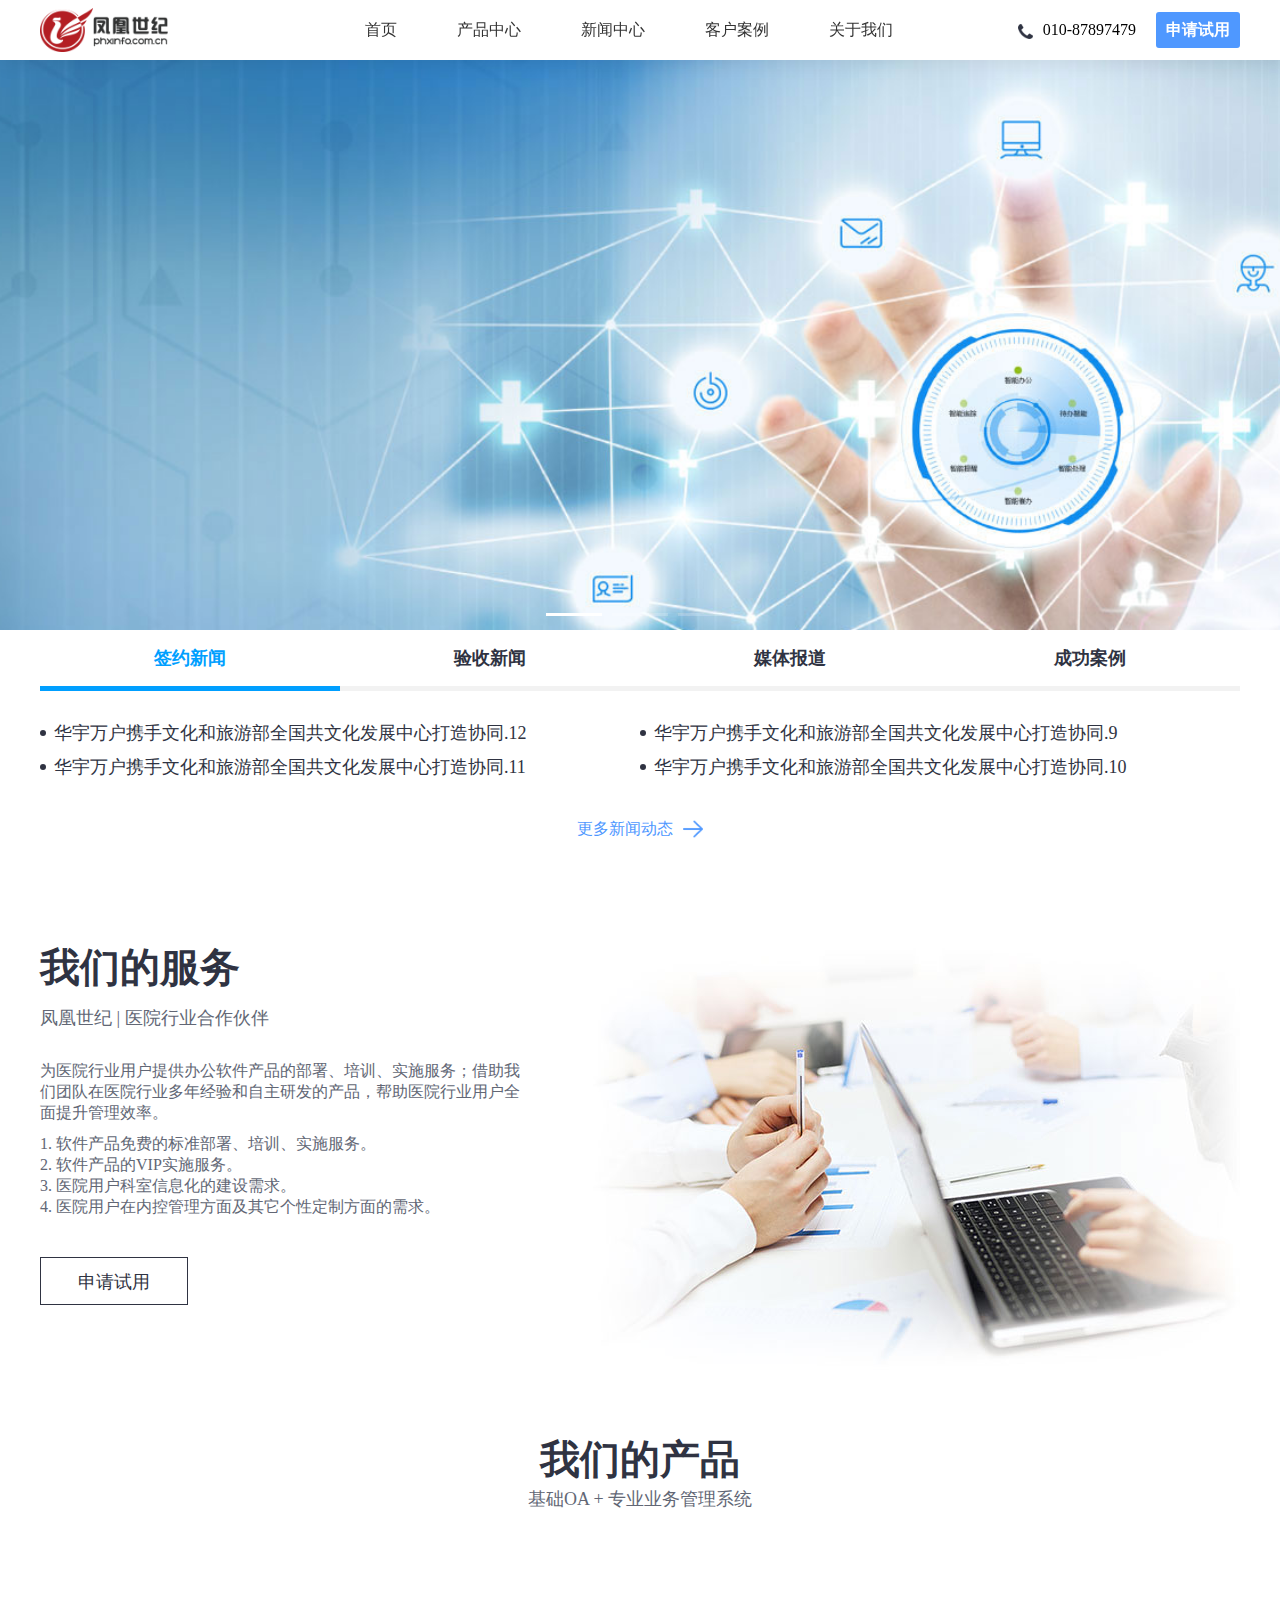
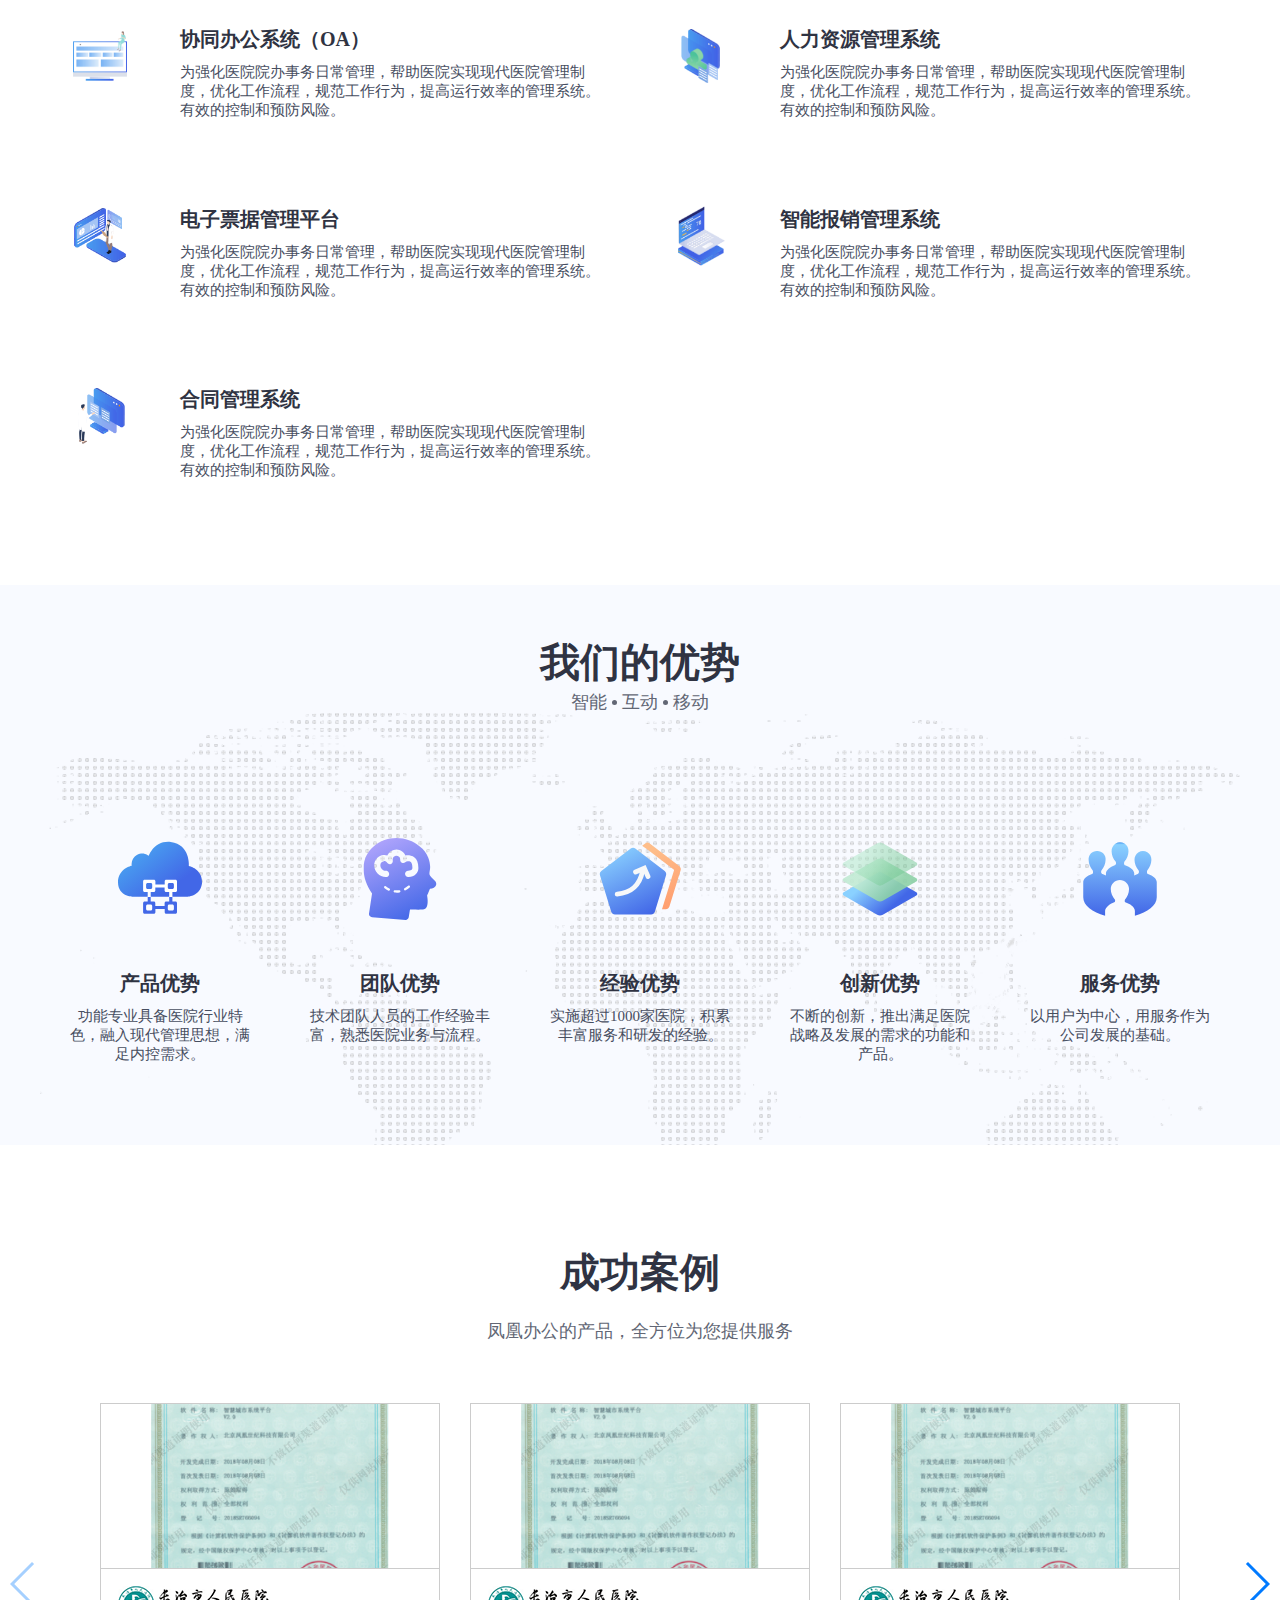
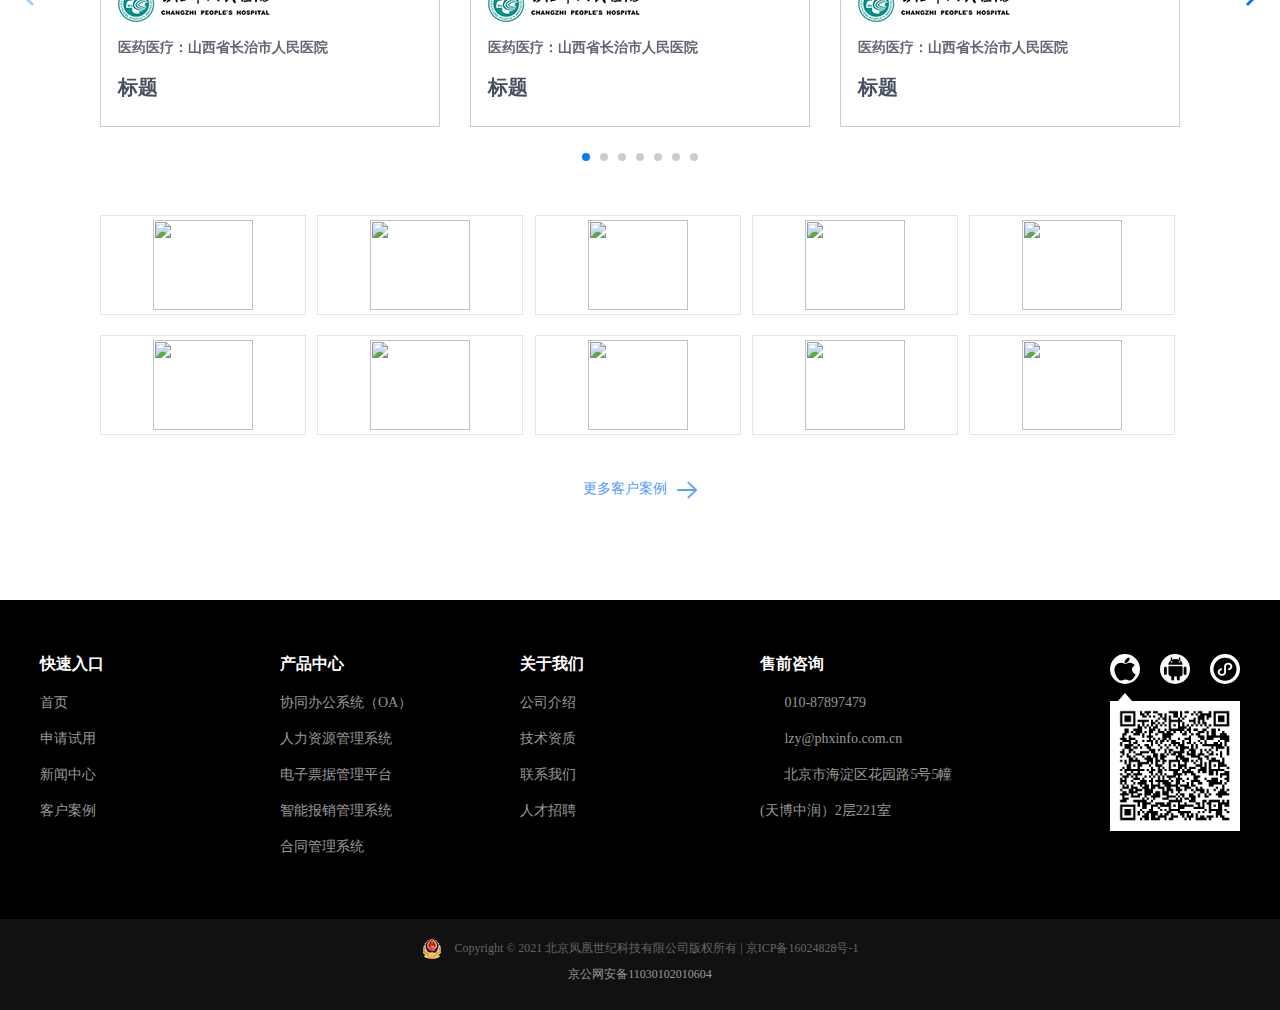
==== index.html @ 8e63444f "公司官网模板" ====
<!DOCTYPE html>
<html lang="en">
<head>
    <meta charset="UTF-8">
    <meta http-equiv="X-UA-Compatible" content="IE=edge">
    <meta name="viewport" content="width=device-width, initial-scale=1.0">
    <title>北京凤凰世纪科技</title>
    <link rel="stylesheet" href="/static/css/header.css">
    <link rel="stylesheet" href="/static/css/public.css">
    <link rel="stylesheet" href="/static/css/swiper-3.4.2.min.css">
    <link rel="stylesheet" href="/static/css/index.css">
    <link rel="stylesheet" href="/plugins/element-ui/2.15.1/theme-chalk/index.min.css">
    <style>
        .el-dialog__header{
            text-align: center;
            line-height: 48px;
            font-size: 16px;
            font-weight: bold;
            padding: 0;
        }
        .el-dialog__body{
            padding: 0;
        }
        .modalContent{
            padding: 20px;
        }
        .modalContent .desc{
            font-size: 14px;
            color: #626775;
        }
        .form_item{
            margin-top: 10px;
        }
        .el-dialog__footer{
            text-align: center;
        }
        .submitBtn{
            background: rgb(179, 30, 35);
            border: none;
            width: 400px;
            height: 40px;
            border-radius: 3px;
        }
        .submitBtn:hover{
            background: rgb(179, 30, 35);
            border-color: transparent!important;
            color: #fff!important;
        }
    </style>
</head>
<body>
    <div class="wrapper" id="app">
        <div class="header">
            <div class="nav">
                <div class="left">
                    <div class="logo">
                        <img src="/images/logo.png" alt="">
                    </div>
                </div>
                <div class="cen">
                    <ul class="menu">
                        <li class="lis">
                            <span class="active">首页</span>
                        </li>
                        <li class="lis">
                            <span>产品中心</span>
                            <div class="twoNav">
                                <i class="arrow"></i>
                                <p class="navText">
                                    <a href="">协同办公系统（OA）</a>
                                </p>
                                <p class="navText">
                                    <a href="">人力资源管理系统</a>
                                </p>
                                <p class="navText">
                                    <a href="">电子票据管理平台</a>
                                </p>
                                <p class="navText">
                                    <a href="">智能报销管理系统</a>
                                </p>
                                <p class="navText">
                                    <a href="">合同管理系统</a>
                                </p>
                            </div>
                        </li>
                        <li class="lis">
                            <span>新闻中心</span>
                        </li>
                        <li class="lis">
                            <span>客户案例</span>
                        </li>
                        <li class="lis">
                            <span>关于我们</span>
                        </li>
                    </ul>
                </div>
                <div class="right">
                    <div class="icon">
                        <img src="/images/Hotline.png" alt="">
                    </div>
                    <div class="textBox">
                        <p class="phone">010-87897479</p>
                    </div>
                    <div class="btn" @click="handleOpen">申请试用</div>
                </div>
            </div>
        </div>
        <div class="center">
            <div class="banner">
                <div class="swiper-container">
                    <div class="swiper-wrapper">
                        <div class="swiper-slide">
                            <a href="#">
                                <img src="./images/1_banner_1_1.jpg" alt="">
                            </a>
                        </div>
                        <div class="swiper-slide">
                            <a href="https://v.qq.com/x/page/k0568xqoq2a.html"  target="_blank">
                                <img src="./images/1_banner_2_1.jpg" alt="">
                            </a>
                        </div>
                        <div class="swiper-slide">
                            <a href="https://v.qq.com/x/page/o0568iylvnf.html"  target="_blank">
                                <img src="./images/1_banner_3.jpg" alt="">
                            </a>
                        </div>
                    </div>
                    <!-- 如果需要分页器 -->
                    <div class="swiper-pagination"></div>
                </div>
            </div>
            <div class="home_content">
                <div class="tab_wrap">
                    <div class="tabs">
                        <p class="tab" :class="{active:activeTab==index}" @mouseover="function(e){handleMouseover(e,item,index)}" @mouseleave="" v-for="(item,index) in tabs">
                            {{item.name}}
                        </p>
                    </div>
                    <div class="uls_wrap active">
                        <ul class="uls">
                            <a href="/Detail" style="width: 50%;">
                                <li>
                                    <span class="dian">
                                    </span>
                                    华宇万户携手文化和旅游部全国共文化发展中心打造协同.12
                                </li>
                            </a>
                            <a href="/Detail" style="width: 50%;">
                                <li>
                                    <span class="dian">
                                    </span>
                                    华宇万户携手文化和旅游部全国共文化发展中心打造协同.9
                                </li>
                            </a>
                            <a href="/Detail" style="width: 50%;">
                                <li>
                                    <span class="dian">
                                    </span>
                                    华宇万户携手文化和旅游部全国共文化发展中心打造协同.11
                                </li>
                            </a>
                            <a href="/Detail" style="width: 50%;">
                                <li>
                                    <span class="dian">
                                    </span>
                                    华宇万户携手文化和旅游部全国共文化发展中心打造协同.10
                                </li>
                            </a>
                        </ul>
                    </div>
                </div>
                <a href="/Xinwen" style="display: flex; color: rgb(79, 152, 255); margin-top: 40px; justify-content: center;">
                    <p>
                        更多新闻动态
                    </p>
                    <img src="[data-uri]"
                    alt="" style="width: 20px; height: 20px; margin-left: 10px;">
                </a>
            </div>
            <div class="myService">
                <div class="leftCont">
                    <h3 class="title">
                        我们的服务
                    </h3>
                    <p class="service_desc">
                        凤凰世纪 | 医院行业合作伙伴
                    </p>
                    <div class="service_content">
                        <p class="paragraph">
                            为医院行业用户提供办公软件产品的部署、培训、实施服务；借助我们团队在医院行业多年经验和自主研发的产品，帮助医院行业用户全面提升管理效率。
                        </p>
                        <p>
                            1. 软件产品免费的标准部署、培训、实施服务。
                        </p>
                        <p>
                            2. 软件产品的VIP实施服务。
                        </p>
                        <p>
                            3. 医院用户科室信息化的建设需求。
                        </p>
                        <p>
                            4. 医院用户在内控管理方面及其它个性定制方面的需求。
                        </p>
                    </div>
                    <div class="apply">
                        申请试用
                    </div>
                </div>
                <div class="rightCont">
                    <img src="/images/1_dimg.jpg" alt="">
                </div>
            </div>
            <div class="home_content">
                <div class="product_Wrap">
                    <h3 class="row_title">
                        我们的产品
                    </h3>
                    <p class="row_desc">
                        基础OA + 专业业务管理系统
                    </p>
                    <div class="row_box_wrap">
                        <div class="child_box">
                            <div class="radius">
                                <img src="[data-uri]"
                                alt="">
                            </div>
                            <div class="right_cont">
                                <p class="title">
                                    协同办公系统（OA）
                                </p>
                                <p class="text">
                                    为强化医院院办事务日常管理，帮助医院实现现代医院管理制度，优化工作流程，规范工作行为，提高运行效率的管理系统。有效的控制和预防风险。
                                </p>
                            </div>
                        </div>
                        <div class="child_box">
                            <div class="radius">
                                <img src="[data-uri]"
                                alt="">
                            </div>
                            <div class="right_cont">
                                <p class="title">
                                    人力资源管理系统
                                </p>
                                <p class="text">
                                    为强化医院院办事务日常管理，帮助医院实现现代医院管理制度，优化工作流程，规范工作行为，提高运行效率的管理系统。有效的控制和预防风险。
                                </p>
                            </div>
                        </div>
                        <div class="child_box">
                            <div class="radius">
                                <img src="[data-uri]"
                                alt="">
                            </div>
                            <div class="right_cont">
                                <p class="title">
                                    电子票据管理平台
                                </p>
                                <p class="text">
                                    为强化医院院办事务日常管理，帮助医院实现现代医院管理制度，优化工作流程，规范工作行为，提高运行效率的管理系统。有效的控制和预防风险。
                                </p>
                            </div>
                        </div>
                        <div class="child_box">
                            <div class="radius">
                                <img src="/images/yycp_5.png" alt="">
                            </div>
                            <div class="right_cont">
                                <p class="title">
                                    智能报销管理系统
                                </p>
                                <p class="text">
                                    为强化医院院办事务日常管理，帮助医院实现现代医院管理制度，优化工作流程，规范工作行为，提高运行效率的管理系统。有效的控制和预防风险。
                                </p>
                            </div>
                        </div>
                        <div class="child_box">
                            <div class="radius">
                                <img src="[data-uri]"
                                alt="">
                            </div>
                            <div class="right_cont">
                                <p class="title">
                                    合同管理系统
                                </p>
                                <p class="text">
                                    为强化医院院办事务日常管理，帮助医院实现现代医院管理制度，优化工作流程，规范工作行为，提高运行效率的管理系统。有效的控制和预防风险。
                                </p>
                            </div>
                        </div>
                    </div>
                </div>
            </div>
            <div class="service_wrap myAdvantage">
                <div class="back">
                    <h3 class="service_title">
                        我们的优势
                    </h3>
                    <p class="service_desc">
                        智能
                        <span>
                        </span>
                        互动
                        <span>
                        </span>
                        移动
                    </p>
                    <div class="advantage">
                        <div class="boxs">
                            <div class="imgs">
                                <img src="/images/icon_1.svg" alt="">
                            </div>
                            <div class="cont_copywriting">
                                <p class="title">
                                    产品优势
                                </p>
                                <p class="text">
                                    功能专业具备医院行业特色，融入现代管理思想，满足内控需求。
                                </p>
                            </div>
                        </div>
                        <div class="boxs">
                            <div class="imgs">
                                <img src="/images/icon_2.svg" alt="">
                            </div>
                            <div class="cont_copywriting">
                                <p class="title">
                                    团队优势
                                </p>
                                <p class="text">
                                    技术团队人员的工作经验丰富，熟悉医院业务与流程。
                                </p>
                            </div>
                        </div>
                        <div class="boxs">
                            <div class="imgs">
                                <img src="/images/icon_3.svg" alt="">
                            </div>
                            <div class="cont_copywriting">
                                <p class="title">
                                    经验优势
                                </p>
                                <p class="text">
                                    实施超过1000家医院，积累丰富服务和研发的经验。
                                </p>
                            </div>
                        </div>
                        <div class="boxs">
                            <div class="imgs">
                                <img src="/images/icon_4.svg" alt="">
                            </div>
                            <div class="cont_copywriting">
                                <p class="title">
                                    创新优势
                                </p>
                                <p class="text">
                                    不断的创新，推出满足医院战略及发展的需求的功能和产品。
                                </p>
                            </div>
                        </div>
                        <div class="boxs">
                            <div class="imgs">
                                <img src="/images/icon_5.svg" alt="">
                            </div>
                            <div class="cont_copywriting">
                                <p class="title">
                                    服务优势
                                </p>
                                <p class="text">
                                    以用户为中心，用服务作为公司发展的基础。
                                </p>
                            </div>
                        </div>
                    </div>
                </div>
            </div>
            <div class="contents">
                <div class="box_wrap ban_wrap">
                    <div class="title max">
                        成功案例
                    </div>
                    <div class="title min">
                        凤凰办公的产品，全方位为您提供服务
                    </div>
                    <div class="caseBanner">
                        <div class="swiper-container-case">
                            <div class="swiper-wrapper">
                                <div class="swiper-slide">
                                    <div class="box">
                                        <p class="img">
                                            <img src="/images/ERC_10.png" alt="">
                                        </p>
                                        <div class="caseCont">
                                            <div class="imgs">
                                                <img src="/images/104.png" alt="">
                                            </div>
                                            <div class="textRow">
                                                医药医疗：山西省长治市人民医院
                                            </div>
                                            <div class="title">
                                                标题
                                            </div>
                                        </div>
                                    </div>
                                </div>
                                <div class="swiper-slide">
                                    <div class="box">
                                        <p class="img">
                                            <img src="/images/ERC_10.png" alt="">
                                        </p>
                                        <div class="caseCont">
                                            <div class="imgs">
                                                <img src="/images/104.png" alt="">
                                            </div>
                                            <div class="textRow">
                                                医药医疗：山西省长治市人民医院
                                            </div>
                                            <div class="title">
                                                标题
                                            </div>
                                        </div>
                                    </div>
                                </div>
                                <div class="swiper-slide">
                                    <div class="box">
                                        <p class="img">
                                            <img src="/images/ERC_10.png" alt="">
                                        </p>
                                        <div class="caseCont">
                                            <div class="imgs">
                                                <img src="/images/104.png" alt="">
                                            </div>
                                            <div class="textRow">
                                                医药医疗：山西省长治市人民医院
                                            </div>
                                            <div class="title">
                                                标题
                                            </div>
                                        </div>
                                    </div>
                                </div>
                                <div class="swiper-slide">
                                    <div class="box">
                                        <p class="img">
                                            <img src="/images/ERC_10.png" alt="">
                                        </p>
                                        <div class="caseCont">
                                            <div class="imgs">
                                                <img src="/images/104.png" alt="">
                                            </div>
                                            <div class="textRow">
                                                医药医疗：山西省长治市人民医院
                                            </div>
                                            <div class="title">
                                                标题
                                            </div>
                                        </div>
                                    </div>
                                </div>
                                <div class="swiper-slide">
                                    <div class="box">
                                        <p class="img">
                                            <img src="/images/ERC_10.png" alt="">
                                        </p>
                                        <div class="caseCont">
                                            <div class="imgs">
                                                <img src="/images/104.png" alt="">
                                            </div>
                                            <div class="textRow">
                                                医药医疗：山西省长治市人民医院
                                            </div>
                                            <div class="title">
                                                标题
                                            </div>
                                        </div>
                                    </div>
                                </div>
                                <div class="swiper-slide">
                                    <div class="box">
                                        <p class="img">
                                            <img src="/images/ERC_10.png" alt="">
                                        </p>
                                        <div class="caseCont">
                                            <div class="imgs">
                                                <img src="/images/104.png" alt="">
                                            </div>
                                            <div class="textRow">
                                                医药医疗：山西省长治市人民医院
                                            </div>
                                            <div class="title">
                                                标题
                                            </div>
                                        </div>
                                    </div>
                                </div>
                                <div class="swiper-slide">
                                    <div class="box">
                                        <p class="img">
                                            <img src="/images/ERC_10.png" alt="">
                                        </p>
                                        <div class="caseCont">
                                            <div class="imgs">
                                                <img src="/images/104.png" alt="">
                                            </div>
                                            <div class="textRow">
                                                医药医疗：山西省长治市人民医院
                                            </div>
                                            <div class="title">
                                                标题
                                            </div>
                                        </div>
                                    </div>
                                </div>
                                <div class="swiper-slide">
                                    <div class="box">
                                        <p class="img">
                                            <img src="/images/ERC_10.png" alt="">
                                        </p>
                                        <div class="caseCont">
                                            <div class="imgs">
                                                <img src="/images/104.png" alt="">
                                            </div>
                                            <div class="textRow">
                                                医药医疗：山西省长治市人民医院
                                            </div>
                                            <div class="title">
                                                标题
                                            </div>
                                        </div>
                                    </div>
                                </div>
                                <div class="swiper-slide">
                                    <div class="box">
                                        <p class="img">
                                            <img src="/images/ERC_10.png" alt="">
                                        </p>
                                        <div class="caseCont">
                                            <div class="imgs">
                                                <img src="/images/104.png" alt="">
                                            </div>
                                            <div class="textRow">
                                                医药医疗：山西省长治市人民医院
                                            </div>
                                            <div class="title">
                                                标题
                                            </div>
                                        </div>
                                    </div>
                                </div>
                            </div>
                            <div class="swiper-pagination1"></div>
                            <!-- Add Arrows -->
                            <div class="swiper-button-next">
                            </div>
                            <div class="swiper-button-prev">
                            </div>
                        </div>
                    </div>
                    <div class="advertPlate">
                        <div class="plate">
                            <p>
                                <img src="http://192.168.1.200:9099/files/FileViewer.aspx?id=92102b42-0c82-45be-b60e-2f81f6f21397"
                                alt="">
                            </p>
                        </div>
                        <div class="plate">
                            <p>
                                <img src="http://192.168.1.200:9099/files/FileViewer.aspx?id=2088443d-f903-4345-ae2e-30c7534cbbc0"
                                alt="">
                            </p>
                        </div>
                        <div class="plate">
                            <p>
                                <img src="http://192.168.1.200:9099/files/FileViewer.aspx?id=1409f640-cb27-45dd-b53c-40ade4804f3e"
                                alt="">
                            </p>
                        </div>
                        <div class="plate">
                            <p>
                                <img src="http://192.168.1.200:9099/files/FileViewer.aspx?id=a232b02b-cdb9-4918-87e4-4952453768b1"
                                alt="">
                            </p>
                        </div>
                        <div class="plate">
                            <p>
                                <img src="http://192.168.1.200:9099/files/FileViewer.aspx?id=39022407-54d9-4816-84ce-67d4005e04d2"
                                alt="">
                            </p>
                        </div>
                        <div class="plate">
                            <p>
                                <img src="http://192.168.1.200:9099/files/FileViewer.aspx?id=c8555fff-112c-4913-8ba6-67f541de6dd5"
                                alt="">
                            </p>
                        </div>
                        <div class="plate">
                            <p>
                                <img src="http://192.168.1.200:9099/files/FileViewer.aspx?id=e1a14292-7d60-42da-a4e4-7f2f2d9b524e"
                                alt="">
                            </p>
                        </div>
                        <div class="plate">
                            <p>
                                <img src="http://192.168.1.200:9099/files/FileViewer.aspx?id=bb0314aa-9e83-44a4-9b5a-883da0432bef"
                                alt="">
                            </p>
                        </div>
                        <div class="plate">
                            <p>
                                <img src="" alt="">
                            </p>
                        </div>
                        <div class="plate">
                            <p>
                                <img src="http://192.168.1.200:9099/files/FileViewer.aspx?id=0f0f879e-7c79-403e-b77d-d00c26fb2149"
                                alt="">
                            </p>
                        </div>
                    </div>
                    <div class="more">
                        <a href="/CustomerCase" style="display: flex; color: rgb(79, 152, 255); justify-content: center;">
                            <p>
                                更多客户案例
                            </p>
                            <img src="/images/1_more.png"
                            alt="" style="width: 20px; height: 20px; margin-left: 10px;">
                        </a>
                    </div>
                </div>
            </div>
        </div>
        <div class="contSix">
            <div class="footerBar">
                <div class="box-wrap">
                    <div class="lBox">
                        <div class="column">
                            <p class="title">
                                快速入口
                            </p>
                            <p class="text">
                                首页
                            </p>
                            <p class="text">
                                申请试用
                            </p>
                            <p class="text">
                                新闻中心
                            </p>
                            <p class="text">
                                客户案例
                            </p>
                        </div>
                        <div class="column">
                            <p class="title">
                                产品中心
                            </p>
                            <p class="text">
                                协同办公系统（OA）
                            </p>
                            <p class="text">
                                人力资源管理系统
                            </p>
                            <p class="text">
                                电子票据管理平台
                            </p>
                            <p class="text">
                                智能报销管理系统
                            </p>
                            <p class="text">
                                合同管理系统
                            </p>
                        </div>
                        <div class="column">
                            <p class="title">
                                关于我们
                            </p>
                            <p class="text">
                                公司介绍
                            </p>
                            <p class="text">
                                技术资质
                            </p>
                            <p class="text">
                                联系我们
                            </p>
                            <p class="text">
                                人才招聘
                            </p>
                        </div>
                    </div>
                    <div class="rBox">
                        <div class="column">
                            <p class="title">
                                售前咨询
                            </p>
                            <p class="text">
                                <i class="iconfont" style="margin-right: 10px;">
                                    
                                </i>
                                010-87897479
                            </p>
                            <p class="text">
                                <i class="iconfont" style="margin-right: 10px;">
                                    
                                </i>
                                lzy@phxinfo.com.cn
                            </p>
                            <p class="text">
                                <i class="iconfont" style="margin-right: 10px;">
                                    
                                </i>
                                北京市海淀区花园路5号5幢(天博中润）2层221室
                            </p>
                        </div>
                        <div class="qrCode_wrap">
                            <div class="row">
                                <p class="imgs">
                                    <img src="[data-uri]"
                                    alt="">
                                </p>
                                <p class="imgs">
                                    <img src="[data-uri]"
                                    alt="">
                                </p>
                                <p class="imgs">
                                    <img src="[data-uri]"
                                    alt="">
                                </p>
                            </div>
                            <div class="qrCode">
                                <div class="qr-img">
                                </div>
                                <div class="imgs">
                                    <img src="[data-uri]"
                                    alt="">
                                </div>
                            </div>
                        </div>
                    </div>
                </div>
            </div>
            <div class="textUrl">
                <a href="https://beian.miit.gov.cn">
                    <img src="/images/country.jpg" alt="">
                    <span style="margin-left: 10px;">
                        Copyright © 2021 北京凤凰世纪科技有限公司版权所有 | 京ICP备16024828号-1
                    </span>
                </a>
                <p>
                    京公网安备11030102010604
                </p>
            </div>
        </div>
        <el-dialog
            title="试用申请咨询"
            :visible.sync="dialogVisible"
            width="440px"
            :before-close="handleClose">
            <div class="modalContent">
                <div class="desc">完善以下信息您可以免费体验我们的产品功能，我们的顾问会在 1个工作日内与您取得联系</div>
                <el-form ref="form" :rules="rules" :model="modalForm" label-width="80px">
                    <el-form-item required class="form_item" size="mini" label="单位名称" prop="unitName">
                        <el-input v-model="modalForm.unitName"></el-input>
                    </el-form-item>
                    <el-form-item required class="form_item" size="mini" label="姓名" prop="name">
                        <el-input v-model="modalForm.name"></el-input>
                    </el-form-item>
                    <el-form-item required class="form_item" size="mini" label="手机号" prop="phone">
                        <el-input v-model="modalForm.phone"></el-input>
                    </el-form-item>
                </el-form>
            </div>
            <span slot="footer" class="dialog-footer">
                <el-button class="submitBtn" type="primary" @click="dialogVisible = false">提交申请</el-button>
            </span>
        </el-dialog>
    </div>
</body>
<script src="/js/swiper-3.4.2.min.js"></script>
<script src="/js/jquery.js"></script>
<script src="/plugins/vue/2.6.9/vue.js"></script>
<script src="/plugins/element-ui/2.15.1/index.min.js"></script>
<script>
    const vum = new Vue({
        el:'#app',
        data(){
            return {
                activeTab:0,
                tabs:[
                    {
                        name:"签约新闻"
                    },
                    {
                        name:"验收新闻"
                    },
                    {
                        name:"媒体报道"
                    },
                    {
                        name:"成功案例"
                    }
                ],
                dialogVisible:false,
                modalForm:{
                    unitName: '',
                    name: '',
                    phone: ''
                },
                rules:{
                    unitName:[
                        { required: true, message: '请输入单位名称', trigger: 'blur' }
                    ],
                    name:[
                        { required: true, message: '请输入姓名', trigger: 'blur' }
                    ],
                    phone:[
                        { required: true, message: '请输入电话', trigger: 'blur' }
                    ]
                }
            }
        },
        methods: {
            handleMouseover(e,item,index){
                this.activeTab = index;
            },
            handleClose(){
                this.dialogVisible = false;
            },
            handleOpen(){
                this.dialogVisible = true;
            }
        },
    })
    var mySwiper = new Swiper ('.swiper-container', {
        autoplay: 3000,
        mousewheel: {
            releaseOnEdges: true,//PC端释放滑动
        }, 
        paginationClickable:true,
        pagination: '.swiper-pagination',
        nextButton: '.swiper-button-next',
        prevButton: '.swiper-button-prev',
    })  
    $('.swiper-container').hover(function(){
        mySwiper.stopAutoplay();
    },function(){
        mySwiper.startAutoplay();
    })
    
    var swiperCase = new Swiper('.swiper-container-case', {
        pagination: '.swiper-pagination1',
        slidesPerView: 3,
        slidesPerColumn: 1,
        paginationClickable: true,
        spaceBetween: 30,
        observer:true,
        observeParents:true,
        nextButton: '.swiper-button-next',
        prevButton: '.swiper-button-prev'
    });
    
</script>
</html>
---- static/css/header.css ----
.header{
    width: 100%;
    position: sticky;
    top: 0;
    z-index: 999;
    background: #ffffff;
    box-shadow: 2px 3px 20px 1px rgb(0 0 0 / 8%);
}
.header .nav{
    width: 1200px;
    height: 60px;
    margin: 0 auto;
    display: flex;
    align-items: center;
    justify-content: space-between;
}
.header .nav .left .logo{
    width: 128px;
    height: 44px;
}
.header .nav .left .logo img{
    width: 100%;
    height: 100%;
}

.header .cen{
    width: 60%;
}
.header .cen .menu{
    display: flex;
    justify-content: space-around;
    align-items: center;
}
.header .cen .menu .lis{
    /* width: 114px; */
    height: 60px;
    line-height: 60px;
    font-size: 16px;
    color: #333333;
    cursor: pointer;
    position: relative;
    margin-right: 60px;
}
.header .cen .menu .lis .twoNav{
    width: 185px;
    position: absolute;
    margin: 0;
    padding: 4px 0;
    text-align: left;
    list-style-type: none;
    background-color: #fff;
    background-clip: padding-box;
    border-radius: 2px;
    outline: none;
    top: 100%;
    box-shadow: -2px -2px 5px rgb(0 0 0 / 6%);
    border-radius: 3px;
    display: none;
    -webkit-transition: all 0.3s;
    transition: all 0.3s;
}
.header .cen .menu .lis:hover .twoNav{
    display: block;
}
.header .cen .menu .lis .twoNav::before{
    content: '';
    position: absolute;
    /* width: 8px; */
    top: -7px;
    /* background: url('/images/arrrow.png') no-repeat center; */
    height: 35px;
    /* transform: rotate(
    270deg); */
    left: 25px;
    /* width:0; */
    height: 0;
    border-right:8px solid transparent;
    border-left:8px solid transparent;
    border-bottom:8px solid #fff;
}
.header .cen .menu .lis .twoNav .navText{
    padding: 5px 12px;
    color: rgba(0, 0, 0, 0.85);
    font-weight: normal;
    font-size: 14px;
    line-height: 22px;
    white-space: nowrap;
    cursor: pointer;
    -webkit-transition: all 0.3s;
    transition: all 0.3s;
}
.header .cen .menu .lis .twoNav .navText:hover{
    background: #eee;
}
.header .cen .menu .lis .twoNav .navText:hover a{
    color: #3399ff;
}
.header .cen .menu .lis span:hover{
    font-weight: bold;
    cursor: pointer;
}
.header .cen .menu .lis:first-child{
    margin-left: auto;
}
.header .nav .right{
    display: flex;
    align-items: center;
}
.header .nav .right .icon img{
    width: 15px;
    height: 15px;
}
.header .nav .right .textBox{
    margin-left: 10px;
}
.header .nav .right .btn{
    width: 84px;
    height: 36px;
    line-height: 36px;
    text-align: center;
    background: #4f98ff;
    font-size: 16px;
    font-weight: bold;
    color: white;
    border-radius: 3px;
    margin-left: 20px;
    cursor: pointer;
}

.contSix{
    width: 100%;
}
.contSix .apply{
    height: 234px;
    background: #b31e23;
    font-size: 40px;
    display: flex;
    justify-content: center;
    align-items: center;
    color: #fff;
}
.contSix .apply .btn{
    width: 180px;
    height: 56px;
    line-height: 56px;
    text-align: center;
    background: #fff;
    color: #b31e23;
    margin-left: 20px;
    font-size: 20px;
    cursor: pointer;
}
.contSix .footerBar{
    background: #000000;
    color: #fff;
    padding: 54px 0;
}
.contSix .footerBar .box-wrap{
    width: 1200px;
    margin: 0 auto;
    display: flex;
}
.contSix .footerBar .box-wrap   .lBox{
    width: 60%;
    display: flex;
}
.contSix .footerBar .box-wrap   .lBox .column{
    width: 35%;
}
.contSix .footerBar .box-wrap   .lBox .column .title{
    font-size: 16px;
    color: #fff;
    padding-bottom: 10px;
    font-weight: bold;
}
.contSix .footerBar .box-wrap   .lBox .column .text{
    font-size: 14px;
    color: #999999;
    line-height: 36px;
}
.contSix .footerBar .box-wrap   .lBox .column .text:hover{
    color: #fff;
    cursor: pointer;
}
.contSix .footerBar .box-wrap .rBox{
    width: 40%;
    display: flex;
    justify-content: space-between;
}
.contSix .footerBar .box-wrap .rBox .column{
    width: 200px;
}
.contSix .footerBar .box-wrap .rBox .column .title{
    font-size: 16px;
    font-weight: bold;
    padding-bottom: 10px;
}
.contSix .footerBar .box-wrap .rBox .column .text{
    font-size: 14px;
    color: #999999;
    line-height: 36px;
}
.contSix .footerBar .box-wrap .rBox .column .text:nth-child(3):hover{
    color: #ffffff;
    cursor: pointer;
}
.contSix .footerBar .box-wrap  .qrCode_wrap{
    width: 130px;
}
.contSix .footerBar .box-wrap  .qrCode_wrap .row{
    display: flex;
    justify-content: space-between;
    margin-bottom: 17px;
}
.contSix .footerBar .box-wrap  .qrCode_wrap .row p{
    width: 30px;
    height: 30px;
    background: #ffffff;
    border-radius: 50%;
}
.contSix .footerBar .box-wrap  .qrCode_wrap .row p img{
    width: 100%;
    height: 100%;
    margin-right: 20px;
}
.contSix .footerBar .box-wrap .qrCode{
    width: 100%;
    height: 130px;
    position: relative;
    top: 0;
    left: 0;
    transition: all 0.4s ease-in-out;
    background: #fff;
    padding: 9px ;
}
.contSix .footerBar .box-wrap .qrCode .imgs{
    height: 112px;
    background: #cccccc;
}
.contSix .footerBar .box-wrap .qrCode .imgs img{
    width: 100%;
    height: 100%;
    vertical-align: middle;
}
.contSix .footerBar .box-wrap .qrCode  .qr-img::before{
    content:'';
    position: absolute;
    top: -15px;
    width: 0;
    height: 0;
    border-top: 0;
    border: 7px solid transparent;
    border-bottom: 8px solid #fff;
    left: 8px;
}
.contSix .footerBar .box-wrap .qrCode  .qr-img-one::before{
    content:'';
    position: absolute;
    top: -15px;
    width: 0;
    height: 0;
    border-top: 0;
    border: 7px solid transparent;
    border-bottom: 8px solid #fff;
    left: 0;
    right: 0;
    margin: auto;
}
.contSix .footerBar .box-wrap .qrCode .qr-img-two::before{
    content:'';
    position: absolute;
    top: -15px;
    width: 0;
    height: 0;
    border-top: 0;
    border: 7px solid transparent;
    border-bottom: 8px solid #fff;
    right: 8px;
}
.contSix .textUrl{
    background: #111111;
    font-size: 12px;
    color: #999999;
    text-align: center;
    padding:20px 0;
}
.contSix .textUrl p{
    line-height: 31px;
}
---- static/css/public.css ----
/* 把我们所有标签的内外边距清零 */

* {
    margin: 0;
    padding: 0;
    box-sizing: border-box;
}

/* em 和 i 斜体的文字不倾斜 */

em, i {
    font-style: normal
}

/* 去掉li 的小圆点 */

li {
    list-style: none
}

img {
    /* border 0 照顾低版本浏览器 如果 图片外面包含了链接会有边框的问题 */
    border: 0;
    /* 取消图片底侧有空白缝隙的问题 */
    vertical-align: middle
}

button {
    /* 当我们鼠标经过button 按钮的时候，鼠标变成小手 */
    cursor: pointer
}

a {
    color: #666;
    text-decoration: none
}

a:hover {
    color: #c81623
}

button, input {
    /* "\5B8B\4F53" 就是宋体的意思 这样浏览器兼容性比较好 */
    font-family: Microsoft YaHei, Heiti SC, tahoma, arial, Hiragino Sans GB, "\5B8B\4F53", sans-serif;
    border: 0;
    outline: 0;
}

body {
    /* CSS3 抗锯齿形 让文字显示的更加清晰 */
    /* -webkit-font-smoothing: antialiased; */
    /* background-color: #fff; */
    /* font: 12px/1.5 Microsoft YaHei, Heiti SC, tahoma, arial, Hiragino Sans GB, "\5B8B\4F53", sans-serif; */
    /* color: #666 */
}

/* 隐藏 */

.hide, .none {
    display: none
}

/* 浮动公共类 */

.fl {
    float: left;
}

.fr {
    float: right;
}

/* 清除浮动 */

.clearfix:after {
    visibility: hidden;
    clear: both;
    display: block;
    content: "";
    height: 0
}

.clearfix {
    *zoom: 1
}
---- static/css/index.css ----
.wrapper .center .banner {
  width: 100%;
  height: 570px;
}
.wrapper .center .banner .swiper-container {
  width: 100%;
  height: 100%;
  cursor: pointer;
}
.wrapper .center .banner .swiper-container .swiper-wrapper .swiper-slide img {
  width: 100%;
  height: 100%;
  object-fit: cover;
}
.swiper-pagination .swiper-pagination-bullet {
  width: 56px;
  height: 3px;
  border-radius: 0;
  background: #fff;
  cursor: pointer;
}
.home_content {
  width: 1200px;
  margin: auto;
}
.home_content .tab_wrap.tabs {
  display: flex;
}
.home_content .tab_wrap.tabs .tab {
  flex: 1;
  font-size: 18px;
  font-weight: bold;
  text-align: center;
  padding: 16px 0;
  color: #2f3342;
  cursor: pointer;
  border-bottom: 5px solid #f2f2f2;
}
.home_content .tab_wrap.tabs .tab.active {
  transition: all 500ms;
  color: #009fff;
  border-bottom: 5px solid #009fff;
}
.uls_wrap{
  display: none;
}
.uls_wrap.active{
  display: block;
}
.uls {
  margin-top: 20px;
  display: flex;
  justify-content: space-between;
  flex-wrap: wrap;
}
.uls li {
  font-size: 18px;
  color: #2f3342;
  cursor: pointer;
  display: flex;
  align-items: center;
  margin-top: 10px;
}
.uls li .dian {
  width: 6px;
  height: 6px;
  background: #2f3342;
  border-radius: 50%;
  display: inline-block;
  margin-right: 8px;
}
.uls li:hover {
  color: #4f98ff;
}
.uls li:hover .dian {
  background: #4f98ff;
}
.tabs {
  display: flex;
}
.tabs .tab {
  flex: 1 1;
  font-size: 18px;
  font-weight: 700;
  text-align: center;
  padding: 16px 0;
  color: #2f3342;
  cursor: pointer;
  border-bottom: 5px solid #f2f2f2;
}
.tabs .tab.active {
  transition: all 0.5s;
  color: #009fff;
  border-bottom: 5px solid #009fff;
}

.myService {
  width: 1200px;
  margin: 50px auto;
  display: flex;
  justify-content: space-between;
  padding-top: 50px;
}
.myService .leftCont {
  width: 480px;
}
.myService .leftCont h3 {
  margin: 0;
}
.myService .leftCont .title {
  font-size: 40px;
  color: #2f3342;
  font-weight: bold;
}
.myService .leftCont p {
  margin: 0;
}
.myService .leftCont .service_desc {
  font-size: 18px;
  color: #626775;
  margin-top: 11px;
}
.myService .leftCont .service_content {
  margin-top: 31px;
}
.myService .leftCont .service_content .paragraph {
  padding-bottom: 10px;
  font-size: 16px;
  color: #626775;
}
.myService .leftCont .service_content p {
  color: #626775;
  font-size: 16px;
}
.myService .leftCont .apply {
  width: 148px;
  height: 48px;
  line-height: 48px;
  border: 1px solid #2f3342;
  text-align: center;
  color: #2f3342;
  font-size: 18px;
  margin-top: 39px;
  box-shadow: rgba(47, 51, 66, 1) solid 1px;
  cursor: pointer;
}
.myService .leftCont .apply:hover {
  border: 1px solid #4f98ff;
  color: #4f98ff;
}
.product_Wrap {
  margin: 62px auto;
}
.product_Wrap h3 {
  margin: 0;
}
.product_Wrap .row_title {
  font-size: 40px;
  font-weight: bold;
  color: #2f3342;
  text-align: center;
}
.product_Wrap .row_desc {
  font-size: 18px;
  color: #626775;
  text-align: center;
}
.product_Wrap .row_box_wrap {
  margin-top: 72px;
  display: flex;
  justify-content: space-between;
  flex-wrap: wrap;
}
.product_Wrap .row_box_wrap .child_box:hover {
  cursor: pointer;
  box-shadow: 0px 5px 20px 0px rgba(47, 51, 66, 0.1);
}
.product_Wrap .row_box_wrap .child_box {
  width: 600px;
  padding: 43px 30px;
  height: auto;
  display: flex;
}
.product_Wrap .row_box_wrap .child_box .radius {
  width: 60px;
  height: 60px;
}
.product_Wrap .row_box_wrap .child_box .radius img {
  width: 100%;
  height: 100%;
}
.product_Wrap .row_box_wrap .child_box .right_cont {
  margin-left: 50px;
}
.product_Wrap .row_box_wrap .child_box .right_cont .title {
  font-size: 20px;
  font-weight: bold;
  color: #2f3342;
}
.product_Wrap .row_box_wrap .child_box .right_cont .text {
  width: 430px;
  font-size: 15px;
  color: #474e5f;
  margin-top: 10px;
}
.myAdvantage {
  background: #f8faff;
}
.service_wrap {
  margin-top: 62px;
}
.service_wrap h3 {
  margin: 0;
}
.service_wrap .service_title {
  font-size: 40px;
  font-weight: bold;
  color: #2f3342;
  text-align: center;
}
.service_wrap .service_desc {
  font-size: 18px;
  color: #626775;
  text-align: center;
  display: flex;
  justify-content: center;
  align-items: center;
}
.service_wrap .service_desc span {
  width: 5px;
  height: 5px;
  border-radius: 50%;
  display: inline-block;
  background: #626775;
  margin: 0 5px;
}
.service_wrap .back {
  padding-top: 50px;
  width: 1200px;
  margin: 0 auto;
  height: 560px;
  background-image: url("/images/icon_bg.png");
  background-repeat: no-repeat;
  background-size: cover;
}
.service_wrap .back .cont_text {
  width: 1200px;
  margin: 0 auto;
}
.service_wrap .back .cont_text .name {
  font-size: 20px;
  font-weight: bold;
  color: #2f3342;
}
.service_wrap .back .cont_text .text_width {
  width: 480px;
}
.service_wrap .back .cont_text .text_width .cont {
  font-size: 16px;
  color: #626775;
  margin: 16px 0;
}
.service_wrap .advantage {
  width: 1200px;
  margin: 0 auto;
  display: flex;
  justify-content: space-between;
  padding-top: 124px;
}
.service_wrap .advantage .boxs {
  width: 240px;
  height: 200px;
  padding: 0 30px;
}
.service_wrap .advantage .boxs .imgs {
  width: 94px;
  height: 82px;
  margin: 0 auto;
}
.service_wrap .advantage .boxs .imgs img {
  width: 100%;
  height: 100%;
}
.service_wrap .advantage .boxs .cont_copywriting {
  text-align: center;
}
.service_wrap .advantage .boxs .cont_copywriting .title {
  font-size: 20px;
  font-weight: bold;
  color: #2f3342;
  margin-top: 50px;
}
.service_wrap .advantage .boxs .cont_copywriting .text {
  font-size: 15px;
  color: #474e5f;
  margin-top: 10px;
}

.contents .box_wrap{
  width: 1200px;
  margin: 0 auto;
  padding: 100px 0;
}
.contents .box_wrap .title{
  text-align: center;
}
.contents .box_wrap .max{
  font-size: 40px;
  font-weight: bold;
  color: #2f3342;
}
.contents .box_wrap .min{
  font-size: 18px;
  color: #626775;
  margin-top: 19px;
  padding-bottom: 60px;
}

.caseBanner{
  width: 100%;
  position: relative;
}
.caseBanner .swiper-container-case{
  width: 90%;
  height: 100%;
  margin: 0 auto;
  overflow: hidden;
}
.caseBanner .swiper-container-case .swiper-slide{
  width: 348px;
  height: 324px;
  border: 1px solid #ccc;
}
.caseBanner .swiper-container-case .swiper-pagination1{
  text-align: center;
  margin-top: 20px;
}
.swiper-button-next{
  right: -30px!important;
  cursor: pointer;
}
.swiper-button-prev{
  left: -30px!important;
  cursor: pointer;
}
.caseBanner .swiper-container-case .swiper-slide .box .img{
  width: 100%;
  height: 165px;
  border-bottom: 1px solid #ccc;
}
.caseBanner .swiper-container-case .swiper-slide .box .img img{
  width: 100%;
  height: 100%;
  object-fit: cover;
}
.caseBanner .swiper-container-case .swiper-slide .box .caseCont{
  padding: 17px;
}
.caseBanner .swiper-container-case .swiper-slide .box .caseCont .imgs{
  width: 152px;
  height: 36px;
}
.caseBanner .swiper-container-case .swiper-slide .box .caseCont .imgs img{
  width: 100%;
  height: 100%;
  object-fit: cover;
}
.caseBanner .swiper-container-case .swiper-slide .box .caseCont .textRow{
  font-size: 14px;
  color: #626775;
  font-weight: bold;
  padding: 17px 0;
}
.caseBanner .swiper-container-case .swiper-slide .box .caseCont .title{
  text-align: left;
  font-size: 20px;
  font-weight: bold;
  color: #474e5f;
}


.advertPlate{
  display: flex;
  flex-wrap: wrap;
  justify-content: space-between;
  padding: 30px 60px 0 60px;
}
.advertPlate .plate:hover{
  background: #fff;
  box-shadow: 0px 2px 14px 0px rgba(23, 71, 113, 0.1);
}
.advertPlate .plate{
  width: 206px;
  height: 100px;
  margin-top: 20px;
  margin-right: 5px;
  display: flex;
  justify-content: center;
  align-items: center;
  border:1px solid #e5e5e5;
}
.advertPlate .plate img{
  width: 100px;
  height: 90px;
}
.contents .more{
  text-align: center;
  font-size: 14px;
  color: #b31e23;
  margin-top: 45px;
  cursor:pointer;
}
---- plugins/element-ui/2.15.1/theme-chalk/index.min.css ----
@charset "UTF-8";.el-pagination--small .arrow.disabled,.el-table .hidden-columns,.el-table td.is-hidden>*,.el-table th.is-hidden>*,.el-table--hidden{visibility:hidden}.el-input__suffix,.el-tree.is-dragging .el-tree-node__content *{pointer-events:none}.el-dropdown .el-dropdown-selfdefine:focus:active,.el-dropdown .el-dropdown-selfdefine:focus:not(.focusing),.el-message__closeBtn:focus,.el-message__content:focus,.el-popover:focus,.el-popover:focus:active,.el-popover__reference:focus:hover,.el-popover__reference:focus:not(.focusing),.el-rate:active,.el-rate:focus,.el-tooltip:focus:hover,.el-tooltip:focus:not(.focusing),.el-upload-list__item.is-success:active,.el-upload-list__item.is-success:not(.focusing):focus{outline-width:0}@font-face{font-family:element-icons;src:url(fonts/element-icons.woff) format("woff"),url(fonts/element-icons.ttf) format("truetype");font-weight:400;font-display:auto;font-style:normal}[class*=" el-icon-"],[class^=el-icon-]{font-family:element-icons!important;speak:none;font-style:normal;font-weight:400;font-variant:normal;text-transform:none;line-height:1;vertical-align:baseline;display:inline-block;-webkit-font-smoothing:antialiased;-moz-osx-font-smoothing:grayscale}.el-icon-ice-cream-round:before{content:"\e6a0"}.el-icon-ice-cream-square:before{content:"\e6a3"}.el-icon-lollipop:before{content:"\e6a4"}.el-icon-potato-strips:before{content:"\e6a5"}.el-icon-milk-tea:before{content:"\e6a6"}.el-icon-ice-drink:before{content:"\e6a7"}.el-icon-ice-tea:before{content:"\e6a9"}.el-icon-coffee:before{content:"\e6aa"}.el-icon-orange:before{content:"\e6ab"}.el-icon-pear:before{content:"\e6ac"}.el-icon-apple:before{content:"\e6ad"}.el-icon-cherry:before{content:"\e6ae"}.el-icon-watermelon:before{content:"\e6af"}.el-icon-grape:before{content:"\e6b0"}.el-icon-refrigerator:before{content:"\e6b1"}.el-icon-goblet-square-full:before{content:"\e6b2"}.el-icon-goblet-square:before{content:"\e6b3"}.el-icon-goblet-full:before{content:"\e6b4"}.el-icon-goblet:before{content:"\e6b5"}.el-icon-cold-drink:before{content:"\e6b6"}.el-icon-coffee-cup:before{content:"\e6b8"}.el-icon-water-cup:before{content:"\e6b9"}.el-icon-hot-water:before{content:"\e6ba"}.el-icon-ice-cream:before{content:"\e6bb"}.el-icon-dessert:before{content:"\e6bc"}.el-icon-sugar:before{content:"\e6bd"}.el-icon-tableware:before{content:"\e6be"}.el-icon-burger:before{content:"\e6bf"}.el-icon-knife-fork:before{content:"\e6c1"}.el-icon-fork-spoon:before{content:"\e6c2"}.el-icon-chicken:before{content:"\e6c3"}.el-icon-food:before{content:"\e6c4"}.el-icon-dish-1:before{content:"\e6c5"}.el-icon-dish:before{content:"\e6c6"}.el-icon-moon-night:before{content:"\e6ee"}.el-icon-moon:before{content:"\e6f0"}.el-icon-cloudy-and-sunny:before{content:"\e6f1"}.el-icon-partly-cloudy:before{content:"\e6f2"}.el-icon-cloudy:before{content:"\e6f3"}.el-icon-sunny:before{content:"\e6f6"}.el-icon-sunset:before{content:"\e6f7"}.el-icon-sunrise-1:before{content:"\e6f8"}.el-icon-sunrise:before{content:"\e6f9"}.el-icon-heavy-rain:before{content:"\e6fa"}.el-icon-lightning:before{content:"\e6fb"}.el-icon-light-rain:before{content:"\e6fc"}.el-icon-wind-power:before{content:"\e6fd"}.el-icon-baseball:before{content:"\e712"}.el-icon-soccer:before{content:"\e713"}.el-icon-football:before{content:"\e715"}.el-icon-basketball:before{content:"\e716"}.el-icon-ship:before{content:"\e73f"}.el-icon-truck:before{content:"\e740"}.el-icon-bicycle:before{content:"\e741"}.el-icon-mobile-phone:before{content:"\e6d3"}.el-icon-service:before{content:"\e6d4"}.el-icon-key:before{content:"\e6e2"}.el-icon-unlock:before{content:"\e6e4"}.el-icon-lock:before{content:"\e6e5"}.el-icon-watch:before{content:"\e6fe"}.el-icon-watch-1:before{content:"\e6ff"}.el-icon-timer:before{content:"\e702"}.el-icon-alarm-clock:before{content:"\e703"}.el-icon-map-location:before{content:"\e704"}.el-icon-delete-location:before{content:"\e705"}.el-icon-add-location:before{content:"\e706"}.el-icon-location-information:before{content:"\e707"}.el-icon-location-outline:before{content:"\e708"}.el-icon-location:before{content:"\e79e"}.el-icon-place:before{content:"\e709"}.el-icon-discover:before{content:"\e70a"}.el-icon-first-aid-kit:before{content:"\e70b"}.el-icon-trophy-1:before{content:"\e70c"}.el-icon-trophy:before{content:"\e70d"}.el-icon-medal:before{content:"\e70e"}.el-icon-medal-1:before{content:"\e70f"}.el-icon-stopwatch:before{content:"\e710"}.el-icon-mic:before{content:"\e711"}.el-icon-copy-document:before{content:"\e718"}.el-icon-full-screen:before{content:"\e719"}.el-icon-switch-button:before{content:"\e71b"}.el-icon-aim:before{content:"\e71c"}.el-icon-crop:before{content:"\e71d"}.el-icon-odometer:before{content:"\e71e"}.el-icon-time:before{content:"\e71f"}.el-icon-bangzhu:before{content:"\e724"}.el-icon-close-notification:before{content:"\e726"}.el-icon-microphone:before{content:"\e727"}.el-icon-turn-off-microphone:before{content:"\e728"}.el-icon-position:before{content:"\e729"}.el-icon-postcard:before{content:"\e72a"}.el-icon-message:before{content:"\e72b"}.el-icon-chat-line-square:before{content:"\e72d"}.el-icon-chat-dot-square:before{content:"\e72e"}.el-icon-chat-dot-round:before{content:"\e72f"}.el-icon-chat-square:before{content:"\e730"}.el-icon-chat-line-round:before{content:"\e731"}.el-icon-chat-round:before{content:"\e732"}.el-icon-set-up:before{content:"\e733"}.el-icon-turn-off:before{content:"\e734"}.el-icon-open:before{content:"\e735"}.el-icon-connection:before{content:"\e736"}.el-icon-link:before{content:"\e737"}.el-icon-cpu:before{content:"\e738"}.el-icon-thumb:before{content:"\e739"}.el-icon-female:before{content:"\e73a"}.el-icon-male:before{content:"\e73b"}.el-icon-guide:before{content:"\e73c"}.el-icon-news:before{content:"\e73e"}.el-icon-price-tag:before{content:"\e744"}.el-icon-discount:before{content:"\e745"}.el-icon-wallet:before{content:"\e747"}.el-icon-coin:before{content:"\e748"}.el-icon-money:before{content:"\e749"}.el-icon-bank-card:before{content:"\e74a"}.el-icon-box:before{content:"\e74b"}.el-icon-present:before{content:"\e74c"}.el-icon-sell:before{content:"\e6d5"}.el-icon-sold-out:before{content:"\e6d6"}.el-icon-shopping-bag-2:before{content:"\e74d"}.el-icon-shopping-bag-1:before{content:"\e74e"}.el-icon-shopping-cart-2:before{content:"\e74f"}.el-icon-shopping-cart-1:before{content:"\e750"}.el-icon-shopping-cart-full:before{content:"\e751"}.el-icon-smoking:before{content:"\e752"}.el-icon-no-smoking:before{content:"\e753"}.el-icon-house:before{content:"\e754"}.el-icon-table-lamp:before{content:"\e755"}.el-icon-school:before{content:"\e756"}.el-icon-office-building:before{content:"\e757"}.el-icon-toilet-paper:before{content:"\e758"}.el-icon-notebook-2:before{content:"\e759"}.el-icon-notebook-1:before{content:"\e75a"}.el-icon-files:before{content:"\e75b"}.el-icon-collection:before{content:"\e75c"}.el-icon-receiving:before{content:"\e75d"}.el-icon-suitcase-1:before{content:"\e760"}.el-icon-suitcase:before{content:"\e761"}.el-icon-film:before{content:"\e763"}.el-icon-collection-tag:before{content:"\e765"}.el-icon-data-analysis:before{content:"\e766"}.el-icon-pie-chart:before{content:"\e767"}.el-icon-data-board:before{content:"\e768"}.el-icon-data-line:before{content:"\e76d"}.el-icon-reading:before{content:"\e769"}.el-icon-magic-stick:before{content:"\e76a"}.el-icon-coordinate:before{content:"\e76b"}.el-icon-mouse:before{content:"\e76c"}.el-icon-brush:before{content:"\e76e"}.el-icon-headset:before{content:"\e76f"}.el-icon-umbrella:before{content:"\e770"}.el-icon-scissors:before{content:"\e771"}.el-icon-mobile:before{content:"\e773"}.el-icon-attract:before{content:"\e774"}.el-icon-monitor:before{content:"\e775"}.el-icon-search:before{content:"\e778"}.el-icon-takeaway-box:before{content:"\e77a"}.el-icon-paperclip:before{content:"\e77d"}.el-icon-printer:before{content:"\e77e"}.el-icon-document-add:before{content:"\e782"}.el-icon-document:before{content:"\e785"}.el-icon-document-checked:before{content:"\e786"}.el-icon-document-copy:before{content:"\e787"}.el-icon-document-delete:before{content:"\e788"}.el-icon-document-remove:before{content:"\e789"}.el-icon-tickets:before{content:"\e78b"}.el-icon-folder-checked:before{content:"\e77f"}.el-icon-folder-delete:before{content:"\e780"}.el-icon-folder-remove:before{content:"\e781"}.el-icon-folder-add:before{content:"\e783"}.el-icon-folder-opened:before{content:"\e784"}.el-icon-folder:before{content:"\e78a"}.el-icon-edit-outline:before{content:"\e764"}.el-icon-edit:before{content:"\e78c"}.el-icon-date:before{content:"\e78e"}.el-icon-c-scale-to-original:before{content:"\e7c6"}.el-icon-view:before{content:"\e6ce"}.el-icon-loading:before{content:"\e6cf"}.el-icon-rank:before{content:"\e6d1"}.el-icon-sort-down:before{content:"\e7c4"}.el-icon-sort-up:before{content:"\e7c5"}.el-icon-sort:before{content:"\e6d2"}.el-icon-finished:before{content:"\e6cd"}.el-icon-refresh-left:before{content:"\e6c7"}.el-icon-refresh-right:before{content:"\e6c8"}.el-icon-refresh:before{content:"\e6d0"}.el-icon-video-play:before{content:"\e7c0"}.el-icon-video-pause:before{content:"\e7c1"}.el-icon-d-arrow-right:before{content:"\e6dc"}.el-icon-d-arrow-left:before{content:"\e6dd"}.el-icon-arrow-up:before{content:"\e6e1"}.el-icon-arrow-down:before{content:"\e6df"}.el-icon-arrow-right:before{content:"\e6e0"}.el-icon-arrow-left:before{content:"\e6de"}.el-icon-top-right:before{content:"\e6e7"}.el-icon-top-left:before{content:"\e6e8"}.el-icon-top:before{content:"\e6e6"}.el-icon-bottom:before{content:"\e6eb"}.el-icon-right:before{content:"\e6e9"}.el-icon-back:before{content:"\e6ea"}.el-icon-bottom-right:before{content:"\e6ec"}.el-icon-bottom-left:before{content:"\e6ed"}.el-icon-caret-top:before{content:"\e78f"}.el-icon-caret-bottom:before{content:"\e790"}.el-icon-caret-right:before{content:"\e791"}.el-icon-caret-left:before{content:"\e792"}.el-icon-d-caret:before{content:"\e79a"}.el-icon-share:before{content:"\e793"}.el-icon-menu:before{content:"\e798"}.el-icon-s-grid:before{content:"\e7a6"}.el-icon-s-check:before{content:"\e7a7"}.el-icon-s-data:before{content:"\e7a8"}.el-icon-s-opportunity:before{content:"\e7aa"}.el-icon-s-custom:before{content:"\e7ab"}.el-icon-s-claim:before{content:"\e7ad"}.el-icon-s-finance:before{content:"\e7ae"}.el-icon-s-comment:before{content:"\e7af"}.el-icon-s-flag:before{content:"\e7b0"}.el-icon-s-marketing:before{content:"\e7b1"}.el-icon-s-shop:before{content:"\e7b4"}.el-icon-s-open:before{content:"\e7b5"}.el-icon-s-management:before{content:"\e7b6"}.el-icon-s-ticket:before{content:"\e7b7"}.el-icon-s-release:before{content:"\e7b8"}.el-icon-s-home:before{content:"\e7b9"}.el-icon-s-promotion:before{content:"\e7ba"}.el-icon-s-operation:before{content:"\e7bb"}.el-icon-s-unfold:before{content:"\e7bc"}.el-icon-s-fold:before{content:"\e7a9"}.el-icon-s-platform:before{content:"\e7bd"}.el-icon-s-order:before{content:"\e7be"}.el-icon-s-cooperation:before{content:"\e7bf"}.el-icon-bell:before{content:"\e725"}.el-icon-message-solid:before{content:"\e799"}.el-icon-video-camera:before{content:"\e772"}.el-icon-video-camera-solid:before{content:"\e796"}.el-icon-camera:before{content:"\e779"}.el-icon-camera-solid:before{content:"\e79b"}.el-icon-download:before{content:"\e77c"}.el-icon-upload2:before{content:"\e77b"}.el-icon-upload:before{content:"\e7c3"}.el-icon-picture-outline-round:before{content:"\e75f"}.el-icon-picture-outline:before{content:"\e75e"}.el-icon-picture:before{content:"\e79f"}.el-icon-close:before{content:"\e6db"}.el-icon-check:before{content:"\e6da"}.el-icon-plus:before{content:"\e6d9"}.el-icon-minus:before{content:"\e6d8"}.el-icon-help:before{content:"\e73d"}.el-icon-s-help:before{content:"\e7b3"}.el-icon-circle-close:before{content:"\e78d"}.el-icon-circle-check:before{content:"\e720"}.el-icon-circle-plus-outline:before{content:"\e723"}.el-icon-remove-outline:before{content:"\e722"}.el-icon-zoom-out:before{content:"\e776"}.el-icon-zoom-in:before{content:"\e777"}.el-icon-error:before{content:"\e79d"}.el-icon-success:before{content:"\e79c"}.el-icon-circle-plus:before{content:"\e7a0"}.el-icon-remove:before{content:"\e7a2"}.el-icon-info:before{content:"\e7a1"}.el-icon-question:before{content:"\e7a4"}.el-icon-warning-outline:before{content:"\e6c9"}.el-icon-warning:before{content:"\e7a3"}.el-icon-goods:before{content:"\e7c2"}.el-icon-s-goods:before{content:"\e7b2"}.el-icon-star-off:before{content:"\e717"}.el-icon-star-on:before{content:"\e797"}.el-icon-more-outline:before{content:"\e6cc"}.el-icon-more:before{content:"\e794"}.el-icon-phone-outline:before{content:"\e6cb"}.el-icon-phone:before{content:"\e795"}.el-icon-user:before{content:"\e6e3"}.el-icon-user-solid:before{content:"\e7a5"}.el-icon-setting:before{content:"\e6ca"}.el-icon-s-tools:before{content:"\e7ac"}.el-icon-delete:before{content:"\e6d7"}.el-icon-delete-solid:before{content:"\e7c9"}.el-icon-eleme:before{content:"\e7c7"}.el-icon-platform-eleme:before{content:"\e7ca"}.el-icon-loading{-webkit-animation:rotating 2s linear infinite;animation:rotating 2s linear infinite}.el-icon--right{margin-left:5px}.el-icon--left{margin-right:5px}@-webkit-keyframes rotating{0%{-webkit-transform:rotateZ(0);transform:rotateZ(0)}100%{-webkit-transform:rotateZ(360deg);transform:rotateZ(360deg)}}@keyframes rotating{0%{-webkit-transform:rotateZ(0);transform:rotateZ(0)}100%{-webkit-transform:rotateZ(360deg);transform:rotateZ(360deg)}}.el-pagination{white-space:nowrap;padding:2px 5px;color:#303133;font-weight:700}.el-pagination::after,.el-pagination::before{display:table;content:""}.el-pagination::after{clear:both}.el-pagination button,.el-pagination span:not([class*=suffix]){display:inline-block;font-size:13px;min-width:35.5px;height:28px;line-height:28px;vertical-align:top;-webkit-box-sizing:border-box;box-sizing:border-box}.el-pagination .el-input__inner{text-align:center;-moz-appearance:textfield;line-height:normal}.el-pagination .el-input__suffix{right:0;-webkit-transform:scale(.8);transform:scale(.8)}.el-pagination .el-select .el-input{width:100px;margin:0 5px}.el-pagination .el-select .el-input .el-input__inner{padding-right:25px;border-radius:3px}.el-pagination button{border:none;padding:0 6px;background:0 0}.el-pagination button:focus{outline:0}.el-pagination button:hover{color:#409eff}.el-pagination button:disabled{color:#c0c4cc;background-color:#fff;cursor:not-allowed}.el-pagination .btn-next,.el-pagination .btn-prev{background:center center no-repeat #fff;background-size:16px;cursor:pointer;margin:0;color:#303133}.el-pagination .btn-next .el-icon,.el-pagination .btn-prev .el-icon{display:block;font-size:12px;font-weight:700}.el-pagination .btn-prev{padding-right:12px}.el-pagination .btn-next{padding-left:12px}.el-pagination .el-pager li.disabled{color:#c0c4cc;cursor:not-allowed}.el-pager li,.el-pager li.btn-quicknext:hover,.el-pager li.btn-quickprev:hover{cursor:pointer}.el-pagination--small .btn-next,.el-pagination--small .btn-prev,.el-pagination--small .el-pager li,.el-pagination--small .el-pager li.btn-quicknext,.el-pagination--small .el-pager li.btn-quickprev,.el-pagination--small .el-pager li:last-child{border-color:transparent;font-size:12px;line-height:22px;height:22px;min-width:22px}.el-pagination--small .more::before,.el-pagination--small li.more::before{line-height:24px}.el-pagination--small button,.el-pagination--small span:not([class*=suffix]){height:22px;line-height:22px}.el-pagination--small .el-pagination__editor,.el-pagination--small .el-pagination__editor.el-input .el-input__inner{height:22px}.el-pagination__sizes{margin:0 10px 0 0;font-weight:400;color:#606266}.el-pagination__sizes .el-input .el-input__inner{font-size:13px;padding-left:8px}.el-pagination__sizes .el-input .el-input__inner:hover{border-color:#409eff}.el-pagination__total{margin-right:10px;font-weight:400;color:#606266}.el-pagination__jump{margin-left:24px;font-weight:400;color:#606266}.el-pagination__jump .el-input__inner{padding:0 3px}.el-pagination__rightwrapper{float:right}.el-pagination__editor{line-height:18px;padding:0 2px;height:28px;text-align:center;margin:0 2px;-webkit-box-sizing:border-box;box-sizing:border-box;border-radius:3px}.el-pager,.el-pagination.is-background .btn-next,.el-pagination.is-background .btn-prev{padding:0}.el-pagination__editor.el-input{width:50px}.el-pagination__editor.el-input .el-input__inner{height:28px}.el-pagination__editor .el-input__inner::-webkit-inner-spin-button,.el-pagination__editor .el-input__inner::-webkit-outer-spin-button{-webkit-appearance:none;margin:0}.el-pagination.is-background .btn-next,.el-pagination.is-background .btn-prev,.el-pagination.is-background .el-pager li{margin:0 5px;background-color:#f4f4f5;color:#606266;min-width:30px;border-radius:2px}.el-pagination.is-background .btn-next.disabled,.el-pagination.is-background .btn-next:disabled,.el-pagination.is-background .btn-prev.disabled,.el-pagination.is-background .btn-prev:disabled,.el-pagination.is-background .el-pager li.disabled{color:#c0c4cc}.el-pagination.is-background .el-pager li:not(.disabled):hover{color:#409eff}.el-pagination.is-background .el-pager li:not(.disabled).active{background-color:#409eff;color:#fff}.el-dialog,.el-pager li{background:#fff;-webkit-box-sizing:border-box}.el-pagination.is-background.el-pagination--small .btn-next,.el-pagination.is-background.el-pagination--small .btn-prev,.el-pagination.is-background.el-pagination--small .el-pager li{margin:0 3px;min-width:22px}.el-pager,.el-pager li{vertical-align:top;margin:0;display:inline-block}.el-pager{-webkit-user-select:none;-moz-user-select:none;-ms-user-select:none;user-select:none;list-style:none;font-size:0}.el-date-table,.el-table th{-webkit-user-select:none;-moz-user-select:none}.el-pager .more::before{line-height:30px}.el-pager li{padding:0 4px;font-size:13px;min-width:35.5px;height:28px;line-height:28px;box-sizing:border-box;text-align:center}.el-menu--collapse .el-menu .el-submenu,.el-menu--popup{min-width:200px}.el-pager li.btn-quicknext,.el-pager li.btn-quickprev{line-height:28px;color:#303133}.el-pager li.btn-quicknext.disabled,.el-pager li.btn-quickprev.disabled{color:#c0c4cc}.el-pager li.active+li{border-left:0}.el-pager li:hover{color:#409eff}.el-pager li.active{color:#409eff;cursor:default}@-webkit-keyframes v-modal-in{0%{opacity:0}}@-webkit-keyframes v-modal-out{100%{opacity:0}}.el-dialog{position:relative;margin:0 auto 50px;border-radius:2px;-webkit-box-shadow:0 1px 3px rgba(0,0,0,.3);box-shadow:0 1px 3px rgba(0,0,0,.3);box-sizing:border-box;width:50%}.el-dialog.is-fullscreen{width:100%;margin-top:0;margin-bottom:0;height:100%;overflow:auto}.el-dialog__wrapper{position:fixed;top:0;right:0;bottom:0;left:0;overflow:auto;margin:0}.el-dialog__header{padding:20px 20px 10px}.el-dialog__headerbtn{position:absolute;top:20px;right:20px;padding:0;background:0 0;border:none;outline:0;cursor:pointer;font-size:16px}.el-dialog__headerbtn .el-dialog__close{color:#909399}.el-dialog__headerbtn:focus .el-dialog__close,.el-dialog__headerbtn:hover .el-dialog__close{color:#409eff}.el-dialog__title{line-height:24px;font-size:18px;color:#303133}.el-dialog__body{padding:30px 20px;color:#606266;font-size:14px;word-break:break-all}.el-dialog__footer{padding:10px 20px 20px;text-align:right;-webkit-box-sizing:border-box;box-sizing:border-box}.el-dialog--center{text-align:center}.el-dialog--center .el-dialog__body{text-align:initial;padding:25px 25px 30px}.el-dialog--center .el-dialog__footer{text-align:inherit}.dialog-fade-enter-active{-webkit-animation:dialog-fade-in .3s;animation:dialog-fade-in .3s}.dialog-fade-leave-active{-webkit-animation:dialog-fade-out .3s;animation:dialog-fade-out .3s}@-webkit-keyframes dialog-fade-in{0%{-webkit-transform:translate3d(0,-20px,0);transform:translate3d(0,-20px,0);opacity:0}100%{-webkit-transform:translate3d(0,0,0);transform:translate3d(0,0,0);opacity:1}}@keyframes dialog-fade-in{0%{-webkit-transform:translate3d(0,-20px,0);transform:translate3d(0,-20px,0);opacity:0}100%{-webkit-transform:translate3d(0,0,0);transform:translate3d(0,0,0);opacity:1}}@-webkit-keyframes dialog-fade-out{0%{-webkit-transform:translate3d(0,0,0);transform:translate3d(0,0,0);opacity:1}100%{-webkit-transform:translate3d(0,-20px,0);transform:translate3d(0,-20px,0);opacity:0}}@keyframes dialog-fade-out{0%{-webkit-transform:translate3d(0,0,0);transform:translate3d(0,0,0);opacity:1}100%{-webkit-transform:translate3d(0,-20px,0);transform:translate3d(0,-20px,0);opacity:0}}.el-autocomplete{position:relative;display:inline-block}.el-autocomplete-suggestion{margin:5px 0;-webkit-box-shadow:0 2px 12px 0 rgba(0,0,0,.1);box-shadow:0 2px 12px 0 rgba(0,0,0,.1);border-radius:4px;border:1px solid #e4e7ed;-webkit-box-sizing:border-box;box-sizing:border-box;background-color:#fff}.el-dropdown-menu,.el-menu--collapse .el-submenu .el-menu{z-index:10;-webkit-box-shadow:0 2px 12px 0 rgba(0,0,0,.1)}.el-autocomplete-suggestion__wrap{max-height:280px;padding:10px 0;-webkit-box-sizing:border-box;box-sizing:border-box}.el-autocomplete-suggestion__list{margin:0;padding:0}.el-autocomplete-suggestion li{padding:0 20px;margin:0;line-height:34px;cursor:pointer;color:#606266;font-size:14px;list-style:none;white-space:nowrap;overflow:hidden;text-overflow:ellipsis}.el-autocomplete-suggestion li.highlighted,.el-autocomplete-suggestion li:hover{background-color:#f5f7fa}.el-autocomplete-suggestion li.divider{margin-top:6px;border-top:1px solid #000}.el-autocomplete-suggestion li.divider:last-child{margin-bottom:-6px}.el-autocomplete-suggestion.is-loading li{text-align:center;height:100px;line-height:100px;font-size:20px;color:#999}.el-autocomplete-suggestion.is-loading li::after{display:inline-block;content:"";height:100%;vertical-align:middle}.el-autocomplete-suggestion.is-loading li:hover{background-color:#fff}.el-autocomplete-suggestion.is-loading .el-icon-loading{vertical-align:middle}.el-dropdown{display:inline-block;position:relative;color:#606266;font-size:14px}.el-dropdown .el-button-group{display:block}.el-dropdown .el-button-group .el-button{float:none}.el-dropdown .el-dropdown__caret-button{padding-left:5px;padding-right:5px;position:relative;border-left:none}.el-dropdown .el-dropdown__caret-button::before{content:'';position:absolute;display:block;width:1px;top:5px;bottom:5px;left:0;background:rgba(255,255,255,.5)}.el-dropdown .el-dropdown__caret-button.el-button--default::before{background:rgba(220,223,230,.5)}.el-dropdown .el-dropdown__caret-button:hover::before{top:0;bottom:0}.el-dropdown .el-dropdown__caret-button .el-dropdown__icon{padding-left:0}.el-dropdown__icon{font-size:12px;margin:0 3px}.el-dropdown-menu{position:absolute;top:0;left:0;padding:10px 0;margin:5px 0;background-color:#fff;border:1px solid #ebeef5;border-radius:4px;box-shadow:0 2px 12px 0 rgba(0,0,0,.1)}.el-dropdown-menu__item{list-style:none;line-height:36px;padding:0 20px;margin:0;font-size:14px;color:#606266;cursor:pointer;outline:0}.el-dropdown-menu__item:focus,.el-dropdown-menu__item:not(.is-disabled):hover{background-color:#ecf5ff;color:#66b1ff}.el-dropdown-menu__item i{margin-right:5px}.el-dropdown-menu__item--divided{position:relative;margin-top:6px;border-top:1px solid #ebeef5}.el-dropdown-menu__item--divided:before{content:'';height:6px;display:block;margin:0 -20px;background-color:#fff}.el-dropdown-menu__item.is-disabled{cursor:default;color:#bbb;pointer-events:none}.el-dropdown-menu--medium{padding:6px 0}.el-dropdown-menu--medium .el-dropdown-menu__item{line-height:30px;padding:0 17px;font-size:14px}.el-dropdown-menu--medium .el-dropdown-menu__item.el-dropdown-menu__item--divided{margin-top:6px}.el-dropdown-menu--medium .el-dropdown-menu__item.el-dropdown-menu__item--divided:before{height:6px;margin:0 -17px}.el-dropdown-menu--small{padding:6px 0}.el-dropdown-menu--small .el-dropdown-menu__item{line-height:27px;padding:0 15px;font-size:13px}.el-dropdown-menu--small .el-dropdown-menu__item.el-dropdown-menu__item--divided{margin-top:4px}.el-dropdown-menu--small .el-dropdown-menu__item.el-dropdown-menu__item--divided:before{height:4px;margin:0 -15px}.el-dropdown-menu--mini{padding:3px 0}.el-dropdown-menu--mini .el-dropdown-menu__item{line-height:24px;padding:0 10px;font-size:12px}.el-dropdown-menu--mini .el-dropdown-menu__item.el-dropdown-menu__item--divided{margin-top:3px}.el-dropdown-menu--mini .el-dropdown-menu__item.el-dropdown-menu__item--divided:before{height:3px;margin:0 -10px}.el-menu{border-right:solid 1px #e6e6e6;list-style:none;position:relative;margin:0;padding-left:0;background-color:#fff}.el-menu--horizontal>.el-menu-item:not(.is-disabled):focus,.el-menu--horizontal>.el-menu-item:not(.is-disabled):hover,.el-menu--horizontal>.el-submenu .el-submenu__title:hover{background-color:#fff}.el-menu::after,.el-menu::before{display:table;content:""}.el-menu::after{clear:both}.el-menu.el-menu--horizontal{border-bottom:solid 1px #e6e6e6}.el-menu--horizontal{border-right:none}.el-menu--horizontal>.el-menu-item{float:left;height:60px;line-height:60px;margin:0;border-bottom:2px solid transparent;color:#909399}.el-menu--horizontal>.el-menu-item a,.el-menu--horizontal>.el-menu-item a:hover{color:inherit}.el-menu--horizontal>.el-submenu{float:left}.el-menu--horizontal>.el-submenu:focus,.el-menu--horizontal>.el-submenu:hover{outline:0}.el-menu--horizontal>.el-submenu:focus .el-submenu__title,.el-menu--horizontal>.el-submenu:hover .el-submenu__title{color:#303133}.el-menu--horizontal>.el-submenu.is-active .el-submenu__title{border-bottom:2px solid #409eff;color:#303133}.el-menu--horizontal>.el-submenu .el-submenu__title{height:60px;line-height:60px;border-bottom:2px solid transparent;color:#909399}.el-menu--horizontal>.el-submenu .el-submenu__icon-arrow{position:static;vertical-align:middle;margin-left:8px;margin-top:-3px}.el-menu--horizontal .el-menu .el-menu-item,.el-menu--horizontal .el-menu .el-submenu__title{background-color:#fff;float:none;height:36px;line-height:36px;padding:0 10px;color:#909399}.el-menu--horizontal .el-menu .el-menu-item.is-active,.el-menu--horizontal .el-menu .el-submenu.is-active>.el-submenu__title{color:#303133}.el-menu--horizontal .el-menu-item:not(.is-disabled):focus,.el-menu--horizontal .el-menu-item:not(.is-disabled):hover{outline:0;color:#303133}.el-menu--horizontal>.el-menu-item.is-active{border-bottom:2px solid #409eff;color:#303133}.el-menu--collapse{width:64px}.el-menu--collapse>.el-menu-item [class^=el-icon-],.el-menu--collapse>.el-submenu>.el-submenu__title [class^=el-icon-]{margin:0;vertical-align:middle;width:24px;text-align:center}.el-menu--collapse>.el-menu-item .el-submenu__icon-arrow,.el-menu--collapse>.el-submenu>.el-submenu__title .el-submenu__icon-arrow{display:none}.el-menu--collapse>.el-menu-item span,.el-menu--collapse>.el-submenu>.el-submenu__title span{height:0;width:0;overflow:hidden;visibility:hidden;display:inline-block}.el-menu--collapse>.el-menu-item.is-active i{color:inherit}.el-menu--collapse .el-submenu{position:relative}.el-menu--collapse .el-submenu .el-menu{position:absolute;margin-left:5px;top:0;left:100%;border:1px solid #e4e7ed;border-radius:2px;box-shadow:0 2px 12px 0 rgba(0,0,0,.1)}.el-menu-item,.el-submenu__title{height:56px;line-height:56px;position:relative;-webkit-box-sizing:border-box;white-space:nowrap;list-style:none}.el-menu--collapse .el-submenu.is-opened>.el-submenu__title .el-submenu__icon-arrow{-webkit-transform:none;transform:none}.el-menu--popup{z-index:100;border:none;padding:5px 0;border-radius:2px;-webkit-box-shadow:0 2px 12px 0 rgba(0,0,0,.1);box-shadow:0 2px 12px 0 rgba(0,0,0,.1)}.el-menu--popup-bottom-start{margin-top:5px}.el-menu--popup-right-start{margin-left:5px;margin-right:5px}.el-menu-item{font-size:14px;color:#303133;padding:0 20px;cursor:pointer;-webkit-transition:border-color .3s,background-color .3s,color .3s;transition:border-color .3s,background-color .3s,color .3s;box-sizing:border-box}.el-menu-item *{vertical-align:middle}.el-menu-item i{color:#909399}.el-menu-item:focus,.el-menu-item:hover{outline:0;background-color:#ecf5ff}.el-menu-item.is-disabled{opacity:.25;cursor:not-allowed;background:0 0!important}.el-menu-item [class^=el-icon-]{margin-right:5px;width:24px;text-align:center;font-size:18px;vertical-align:middle}.el-menu-item.is-active{color:#409eff}.el-menu-item.is-active i{color:inherit}.el-submenu{list-style:none;margin:0;padding-left:0}.el-submenu__title{font-size:14px;color:#303133;padding:0 20px;cursor:pointer;-webkit-transition:border-color .3s,background-color .3s,color .3s;transition:border-color .3s,background-color .3s,color .3s;box-sizing:border-box}.el-submenu__title *{vertical-align:middle}.el-submenu__title i{color:#909399}.el-submenu__title:focus,.el-submenu__title:hover{outline:0;background-color:#ecf5ff}.el-submenu__title.is-disabled{opacity:.25;cursor:not-allowed;background:0 0!important}.el-submenu__title:hover{background-color:#ecf5ff}.el-submenu .el-menu{border:none}.el-submenu .el-menu-item{height:50px;line-height:50px;padding:0 45px;min-width:200px}.el-submenu__icon-arrow{position:absolute;top:50%;right:20px;margin-top:-7px;-webkit-transition:-webkit-transform .3s;transition:-webkit-transform .3s;transition:transform .3s;transition:transform .3s,-webkit-transform .3s;font-size:12px}.el-submenu.is-active .el-submenu__title{border-bottom-color:#409eff}.el-submenu.is-opened>.el-submenu__title .el-submenu__icon-arrow{-webkit-transform:rotateZ(180deg);transform:rotateZ(180deg)}.el-submenu.is-disabled .el-menu-item,.el-submenu.is-disabled .el-submenu__title{opacity:.25;cursor:not-allowed;background:0 0!important}.el-submenu [class^=el-icon-]{vertical-align:middle;margin-right:5px;width:24px;text-align:center;font-size:18px}.el-menu-item-group>ul{padding:0}.el-menu-item-group__title{padding:7px 0 7px 20px;line-height:normal;font-size:12px;color:#909399}.el-radio-button__inner,.el-radio-group{display:inline-block;line-height:1;vertical-align:middle}.horizontal-collapse-transition .el-submenu__title .el-submenu__icon-arrow{-webkit-transition:.2s;transition:.2s;opacity:0}.el-radio-group{font-size:0}.el-radio-button{position:relative;display:inline-block;outline:0}.el-radio-button__inner{white-space:nowrap;background:#fff;border:1px solid #dcdfe6;font-weight:500;border-left:0;color:#606266;-webkit-appearance:none;text-align:center;-webkit-box-sizing:border-box;box-sizing:border-box;outline:0;margin:0;position:relative;cursor:pointer;-webkit-transition:all .3s cubic-bezier(.645,.045,.355,1);transition:all .3s cubic-bezier(.645,.045,.355,1);padding:12px 20px;font-size:14px;border-radius:0}.el-radio-button__inner.is-round{padding:12px 20px}.el-radio-button__inner:hover{color:#409eff}.el-radio-button__inner [class*=el-icon-]{line-height:.9}.el-radio-button__inner [class*=el-icon-]+span{margin-left:5px}.el-radio-button:first-child .el-radio-button__inner{border-left:1px solid #dcdfe6;border-radius:4px 0 0 4px;-webkit-box-shadow:none!important;box-shadow:none!important}.el-radio-button__orig-radio{opacity:0;outline:0;position:absolute;z-index:-1}.el-radio-button__orig-radio:checked+.el-radio-button__inner{color:#fff;background-color:#409eff;border-color:#409eff;-webkit-box-shadow:-1px 0 0 0 #409eff;box-shadow:-1px 0 0 0 #409eff}.el-radio-button__orig-radio:disabled+.el-radio-button__inner{color:#c0c4cc;cursor:not-allowed;background-image:none;background-color:#fff;border-color:#ebeef5;-webkit-box-shadow:none;box-shadow:none}.el-radio-button__orig-radio:disabled:checked+.el-radio-button__inner{background-color:#f2f6fc}.el-radio-button:last-child .el-radio-button__inner{border-radius:0 4px 4px 0}.el-popover,.el-radio-button:first-child:last-child .el-radio-button__inner{border-radius:4px}.el-radio-button--medium .el-radio-button__inner{padding:10px 20px;font-size:14px;border-radius:0}.el-radio-button--medium .el-radio-button__inner.is-round{padding:10px 20px}.el-radio-button--small .el-radio-button__inner{padding:9px 15px;font-size:12px;border-radius:0}.el-radio-button--small .el-radio-button__inner.is-round{padding:9px 15px}.el-radio-button--mini .el-radio-button__inner{padding:7px 15px;font-size:12px;border-radius:0}.el-radio-button--mini .el-radio-button__inner.is-round{padding:7px 15px}.el-radio-button:focus:not(.is-focus):not(:active):not(.is-disabled){-webkit-box-shadow:0 0 2px 2px #409eff;box-shadow:0 0 2px 2px #409eff}.el-switch{display:-webkit-inline-box;display:-ms-inline-flexbox;display:inline-flex;-webkit-box-align:center;-ms-flex-align:center;align-items:center;position:relative;font-size:14px;line-height:20px;height:20px;vertical-align:middle}.el-switch__core,.el-switch__label{display:inline-block;cursor:pointer}.el-switch.is-disabled .el-switch__core,.el-switch.is-disabled .el-switch__label{cursor:not-allowed}.el-switch__label{-webkit-transition:.2s;transition:.2s;height:20px;font-size:14px;font-weight:500;vertical-align:middle;color:#303133}.el-switch__label.is-active{color:#409eff}.el-switch__label--left{margin-right:10px}.el-switch__label--right{margin-left:10px}.el-switch__label *{line-height:1;font-size:14px;display:inline-block}.el-switch__input{position:absolute;width:0;height:0;opacity:0;margin:0}.el-switch__core{margin:0;position:relative;width:40px;height:20px;border:1px solid #dcdfe6;outline:0;border-radius:10px;-webkit-box-sizing:border-box;box-sizing:border-box;background:#dcdfe6;-webkit-transition:border-color .3s,background-color .3s;transition:border-color .3s,background-color .3s;vertical-align:middle}.el-switch__core:after{content:"";position:absolute;top:1px;left:1px;border-radius:100%;-webkit-transition:all .3s;transition:all .3s;width:16px;height:16px;background-color:#fff}.el-switch.is-checked .el-switch__core{border-color:#409eff;background-color:#409eff}.el-switch.is-checked .el-switch__core::after{left:100%;margin-left:-17px}.el-switch.is-disabled{opacity:.6}.el-switch--wide .el-switch__label.el-switch__label--left span{left:10px}.el-switch--wide .el-switch__label.el-switch__label--right span{right:10px}.el-switch .label-fade-enter,.el-switch .label-fade-leave-active{opacity:0}.el-select-dropdown{position:absolute;z-index:1001;border:1px solid #e4e7ed;border-radius:4px;background-color:#fff;-webkit-box-shadow:0 2px 12px 0 rgba(0,0,0,.1);box-shadow:0 2px 12px 0 rgba(0,0,0,.1);-webkit-box-sizing:border-box;box-sizing:border-box;margin:5px 0}.el-select-dropdown.is-multiple .el-select-dropdown__item.selected{color:#409eff;background-color:#fff}.el-select-dropdown.is-multiple .el-select-dropdown__item.selected.hover{background-color:#f5f7fa}.el-select-dropdown.is-multiple .el-select-dropdown__item.selected::after{position:absolute;right:20px;font-family:element-icons;content:"\e6da";font-size:12px;font-weight:700;-webkit-font-smoothing:antialiased;-moz-osx-font-smoothing:grayscale}.el-select-dropdown .el-scrollbar.is-empty .el-select-dropdown__list{padding:0}.el-select-dropdown__empty{padding:10px 0;margin:0;text-align:center;color:#999;font-size:14px}.el-select-dropdown__wrap{max-height:274px}.el-select-dropdown__list{list-style:none;padding:6px 0;margin:0;-webkit-box-sizing:border-box;box-sizing:border-box}.el-select-dropdown__item{font-size:14px;padding:0 20px;position:relative;white-space:nowrap;overflow:hidden;text-overflow:ellipsis;color:#606266;height:34px;line-height:34px;-webkit-box-sizing:border-box;box-sizing:border-box;cursor:pointer}.el-select-dropdown__item.is-disabled{color:#c0c4cc;cursor:not-allowed}.el-select-dropdown__item.is-disabled:hover{background-color:#fff}.el-select-dropdown__item.hover,.el-select-dropdown__item:hover{background-color:#f5f7fa}.el-select-dropdown__item.selected{color:#409eff;font-weight:700}.el-select-group{margin:0;padding:0}.el-select-group__wrap{position:relative;list-style:none;margin:0;padding:0}.el-select-group__wrap:not(:last-of-type){padding-bottom:24px}.el-select-group__wrap:not(:last-of-type)::after{content:'';position:absolute;display:block;left:20px;right:20px;bottom:12px;height:1px;background:#e4e7ed}.el-select-group__title{padding-left:20px;font-size:12px;color:#909399;line-height:30px}.el-select-group .el-select-dropdown__item{padding-left:20px}.el-select{display:inline-block;position:relative}.el-select .el-select__tags>span{display:contents}.el-select:hover .el-input__inner{border-color:#c0c4cc}.el-select .el-input__inner{cursor:pointer;padding-right:35px}.el-select .el-input__inner:focus{border-color:#409eff}.el-select .el-input .el-select__caret{color:#c0c4cc;font-size:14px;-webkit-transition:-webkit-transform .3s;transition:-webkit-transform .3s;transition:transform .3s;transition:transform .3s,-webkit-transform .3s;-webkit-transform:rotateZ(180deg);transform:rotateZ(180deg);cursor:pointer}.el-select .el-input .el-select__caret.is-reverse{-webkit-transform:rotateZ(0);transform:rotateZ(0)}.el-select .el-input .el-select__caret.is-show-close{font-size:14px;text-align:center;-webkit-transform:rotateZ(180deg);transform:rotateZ(180deg);border-radius:100%;color:#c0c4cc;-webkit-transition:color .2s cubic-bezier(.645,.045,.355,1);transition:color .2s cubic-bezier(.645,.045,.355,1)}.el-select .el-input .el-select__caret.is-show-close:hover{color:#909399}.el-select .el-input.is-disabled .el-input__inner{cursor:not-allowed}.el-select .el-input.is-disabled .el-input__inner:hover{border-color:#e4e7ed}.el-select .el-input.is-focus .el-input__inner{border-color:#409eff}.el-select>.el-input{display:block}.el-select__input{border:none;outline:0;padding:0;margin-left:15px;color:#666;font-size:14px;-webkit-appearance:none;-moz-appearance:none;appearance:none;height:28px;background-color:transparent}.el-select__input.is-mini{height:14px}.el-select__close{cursor:pointer;position:absolute;top:8px;z-index:1000;right:25px;color:#c0c4cc;line-height:18px;font-size:14px}.el-select__close:hover{color:#909399}.el-select__tags{position:absolute;line-height:normal;white-space:normal;z-index:1;top:50%;-webkit-transform:translateY(-50%);transform:translateY(-50%);display:-webkit-box;display:-ms-flexbox;display:flex;-webkit-box-align:center;-ms-flex-align:center;align-items:center;-ms-flex-wrap:wrap;flex-wrap:wrap}.el-select .el-tag__close{margin-top:-2px}.el-select .el-tag{-webkit-box-sizing:border-box;box-sizing:border-box;border-color:transparent;margin:2px 0 2px 6px;background-color:#f0f2f5}.el-select .el-tag__close.el-icon-close{background-color:#c0c4cc;right:-7px;top:0;color:#fff}.el-select .el-tag__close.el-icon-close:hover{background-color:#909399}.el-table,.el-table__expanded-cell{background-color:#fff}.el-select .el-tag__close.el-icon-close::before{display:block;-webkit-transform:translate(0,.5px);transform:translate(0,.5px)}.el-table{position:relative;overflow:hidden;-webkit-box-sizing:border-box;box-sizing:border-box;-webkit-box-flex:1;-ms-flex:1;flex:1;width:100%;max-width:100%;font-size:14px;color:#606266}.el-table--mini,.el-table--small,.el-table__expand-icon{font-size:12px}.el-table__empty-block{min-height:60px;text-align:center;width:100%;display:-webkit-box;display:-ms-flexbox;display:flex;-webkit-box-pack:center;-ms-flex-pack:center;justify-content:center;-webkit-box-align:center;-ms-flex-align:center;align-items:center}.el-table__empty-text{line-height:60px;width:50%;color:#909399}.el-table__expand-column .cell{padding:0;text-align:center}.el-table__expand-icon{position:relative;cursor:pointer;color:#666;-webkit-transition:-webkit-transform .2s ease-in-out;transition:-webkit-transform .2s ease-in-out;transition:transform .2s ease-in-out;transition:transform .2s ease-in-out,-webkit-transform .2s ease-in-out;height:20px}.el-table__expand-icon--expanded{-webkit-transform:rotate(90deg);transform:rotate(90deg)}.el-table__expand-icon>.el-icon{position:absolute;left:50%;top:50%;margin-left:-5px;margin-top:-5px}.el-table__expanded-cell[class*=cell]{padding:20px 50px}.el-table__expanded-cell:hover{background-color:transparent!important}.el-table__placeholder{display:inline-block;width:20px}.el-table__append-wrapper{overflow:hidden}.el-table--fit{border-right:0;border-bottom:0}.el-table--fit td.gutter,.el-table--fit th.gutter{border-right-width:1px}.el-table--scrollable-x .el-table__body-wrapper{overflow-x:auto}.el-table--scrollable-y .el-table__body-wrapper{overflow-y:auto}.el-table thead{color:#909399;font-weight:500}.el-table thead.is-group th{background:#f5f7fa}.el-table th,.el-table tr{background-color:#fff}.el-table td,.el-table th{padding:12px 0;min-width:0;-webkit-box-sizing:border-box;box-sizing:border-box;text-overflow:ellipsis;vertical-align:middle;position:relative;text-align:left}.el-table td.is-center,.el-table th.is-center{text-align:center}.el-table td.is-right,.el-table th.is-right{text-align:right}.el-table td.gutter,.el-table th.gutter{width:15px;border-right-width:0;border-bottom-width:0;padding:0}.el-table--medium td,.el-table--medium th{padding:10px 0}.el-table--small td,.el-table--small th{padding:8px 0}.el-table--mini td,.el-table--mini th{padding:6px 0}.el-table .cell,.el-table--border td:first-child .cell,.el-table--border th:first-child .cell{padding-left:10px}.el-table tr input[type=checkbox]{margin:0}.el-table td,.el-table th.is-leaf{border-bottom:1px solid #ebeef5}.el-table th.is-sortable{cursor:pointer}.el-table th{overflow:hidden;-ms-user-select:none;user-select:none}.el-table th>.cell{display:inline-block;-webkit-box-sizing:border-box;box-sizing:border-box;position:relative;vertical-align:middle;padding-left:10px;padding-right:10px;width:100%}.el-table th>.cell.highlight{color:#409eff}.el-table th.required>div::before{display:inline-block;content:"";width:8px;height:8px;border-radius:50%;background:#ff4d51;margin-right:5px;vertical-align:middle}.el-table td div{-webkit-box-sizing:border-box;box-sizing:border-box}.el-table td.gutter{width:0}.el-table .cell{-webkit-box-sizing:border-box;box-sizing:border-box;overflow:hidden;text-overflow:ellipsis;white-space:normal;word-break:break-all;line-height:23px;padding-right:10px}.el-table .cell.el-tooltip{white-space:nowrap;min-width:50px}.el-table--border,.el-table--group{border:1px solid #ebeef5}.el-table--border::after,.el-table--group::after,.el-table::before{content:'';position:absolute;background-color:#ebeef5;z-index:1}.el-table--border::after,.el-table--group::after{top:0;right:0;width:1px;height:100%}.el-table::before{left:0;bottom:0;width:100%;height:1px}.el-table--border{border-right:none;border-bottom:none}.el-table--border.el-loading-parent--relative{border-color:transparent}.el-table--border td,.el-table--border th,.el-table__body-wrapper .el-table--border.is-scrolling-left~.el-table__fixed{border-right:1px solid #ebeef5}.el-table--border th.gutter:last-of-type{border-bottom:1px solid #ebeef5;border-bottom-width:1px}.el-table--border th,.el-table__fixed-right-patch{border-bottom:1px solid #ebeef5}.el-table__fixed,.el-table__fixed-right{position:absolute;top:0;left:0;overflow-x:hidden;overflow-y:hidden;-webkit-box-shadow:0 0 10px rgba(0,0,0,.12);box-shadow:0 0 10px rgba(0,0,0,.12)}.el-table__fixed-right::before,.el-table__fixed::before{content:'';position:absolute;left:0;bottom:0;width:100%;height:1px;background-color:#ebeef5;z-index:4}.el-table__fixed-right-patch{position:absolute;top:-1px;right:0;background-color:#fff}.el-table__fixed-right{top:0;left:auto;right:0}.el-table__fixed-right .el-table__fixed-body-wrapper,.el-table__fixed-right .el-table__fixed-footer-wrapper,.el-table__fixed-right .el-table__fixed-header-wrapper{left:auto;right:0}.el-table__fixed-header-wrapper{position:absolute;left:0;top:0;z-index:3}.el-table__fixed-footer-wrapper{position:absolute;left:0;bottom:0;z-index:3}.el-table__fixed-footer-wrapper tbody td{border-top:1px solid #ebeef5;background-color:#f5f7fa;color:#606266}.el-table__fixed-body-wrapper{position:absolute;left:0;top:37px;overflow:hidden;z-index:3}.el-table__body-wrapper,.el-table__footer-wrapper,.el-table__header-wrapper{width:100%}.el-table__footer-wrapper{margin-top:-1px}.el-table__footer-wrapper td{border-top:1px solid #ebeef5}.el-table__body,.el-table__footer,.el-table__header{table-layout:fixed;border-collapse:separate}.el-table__footer-wrapper,.el-table__header-wrapper{overflow:hidden}.el-table__footer-wrapper tbody td,.el-table__header-wrapper tbody td{background-color:#f5f7fa;color:#606266}.el-table__body-wrapper{overflow:hidden;position:relative}.el-table__body-wrapper.is-scrolling-left~.el-table__fixed,.el-table__body-wrapper.is-scrolling-none~.el-table__fixed,.el-table__body-wrapper.is-scrolling-none~.el-table__fixed-right,.el-table__body-wrapper.is-scrolling-right~.el-table__fixed-right{-webkit-box-shadow:none;box-shadow:none}.el-picker-panel,.el-table-filter{-webkit-box-shadow:0 2px 12px 0 rgba(0,0,0,.1)}.el-table__body-wrapper .el-table--border.is-scrolling-right~.el-table__fixed-right{border-left:1px solid #ebeef5}.el-table .caret-wrapper{display:-webkit-inline-box;display:-ms-inline-flexbox;display:inline-flex;-webkit-box-orient:vertical;-webkit-box-direction:normal;-ms-flex-direction:column;flex-direction:column;-webkit-box-align:center;-ms-flex-align:center;align-items:center;height:34px;width:24px;vertical-align:middle;cursor:pointer;overflow:initial;position:relative}.el-table .sort-caret{width:0;height:0;border:5px solid transparent;position:absolute;left:7px}.el-table .sort-caret.ascending{border-bottom-color:#c0c4cc;top:5px}.el-table .sort-caret.descending{border-top-color:#c0c4cc;bottom:7px}.el-table .ascending .sort-caret.ascending{border-bottom-color:#409eff}.el-table .descending .sort-caret.descending{border-top-color:#409eff}.el-table .hidden-columns{position:absolute;z-index:-1}.el-table--striped .el-table__body tr.el-table__row--striped td{background:#fafafa}.el-table--striped .el-table__body tr.el-table__row--striped.current-row td{background-color:#ecf5ff}.el-table__body tr.hover-row.current-row>td,.el-table__body tr.hover-row.el-table__row--striped.current-row>td,.el-table__body tr.hover-row.el-table__row--striped>td,.el-table__body tr.hover-row>td{background-color:#f5f7fa}.el-table__body tr.current-row>td{background-color:#ecf5ff}.el-table__column-resize-proxy{position:absolute;left:200px;top:0;bottom:0;width:0;border-left:1px solid #ebeef5;z-index:10}.el-table__column-filter-trigger{display:inline-block;line-height:34px;cursor:pointer}.el-table__column-filter-trigger i{color:#909399;font-size:12px;-webkit-transform:scale(.75);transform:scale(.75)}.el-table--enable-row-transition .el-table__body td{-webkit-transition:background-color .25s ease;transition:background-color .25s ease}.el-table--enable-row-hover .el-table__body tr:hover>td{background-color:#f5f7fa}.el-table--fluid-height .el-table__fixed,.el-table--fluid-height .el-table__fixed-right{bottom:0;overflow:hidden}.el-table [class*=el-table__row--level] .el-table__expand-icon{display:inline-block;width:20px;line-height:20px;height:20px;text-align:center;margin-right:3px}.el-table-column--selection .cell{padding-left:14px;padding-right:14px}.el-table-filter{border:1px solid #ebeef5;border-radius:2px;background-color:#fff;box-shadow:0 2px 12px 0 rgba(0,0,0,.1);-webkit-box-sizing:border-box;box-sizing:border-box;margin:2px 0}.el-date-table td,.el-date-table td div{height:30px;-webkit-box-sizing:border-box}.el-table-filter__list{padding:5px 0;margin:0;list-style:none;min-width:100px}.el-table-filter__list-item{line-height:36px;padding:0 10px;cursor:pointer;font-size:14px}.el-table-filter__list-item:hover{background-color:#ecf5ff;color:#66b1ff}.el-table-filter__list-item.is-active{background-color:#409eff;color:#fff}.el-table-filter__content{min-width:100px}.el-table-filter__bottom{border-top:1px solid #ebeef5;padding:8px}.el-table-filter__bottom button{background:0 0;border:none;color:#606266;cursor:pointer;font-size:13px;padding:0 3px}.el-date-table td.in-range div,.el-date-table td.in-range div:hover,.el-date-table.is-week-mode .el-date-table__row.current div,.el-date-table.is-week-mode .el-date-table__row:hover div{background-color:#f2f6fc}.el-table-filter__bottom button:hover{color:#409eff}.el-table-filter__bottom button:focus{outline:0}.el-table-filter__bottom button.is-disabled{color:#c0c4cc;cursor:not-allowed}.el-table-filter__wrap{max-height:280px}.el-table-filter__checkbox-group{padding:10px}.el-table-filter__checkbox-group label.el-checkbox{display:block;margin-right:5px;margin-bottom:8px;margin-left:5px}.el-table-filter__checkbox-group .el-checkbox:last-child{margin-bottom:0}.el-date-table{font-size:12px;-ms-user-select:none;user-select:none}.el-date-table.is-week-mode .el-date-table__row:hover td.available:hover{color:#606266}.el-date-table.is-week-mode .el-date-table__row:hover td:first-child div{margin-left:5px;border-top-left-radius:15px;border-bottom-left-radius:15px}.el-date-table.is-week-mode .el-date-table__row:hover td:last-child div{margin-right:5px;border-top-right-radius:15px;border-bottom-right-radius:15px}.el-date-table td{width:32px;padding:4px 0;box-sizing:border-box;text-align:center;cursor:pointer;position:relative}.el-date-table td div{padding:3px 0;box-sizing:border-box}.el-date-table td span{width:24px;height:24px;display:block;margin:0 auto;line-height:24px;position:absolute;left:50%;-webkit-transform:translateX(-50%);transform:translateX(-50%);border-radius:50%}.el-date-table td.next-month,.el-date-table td.prev-month{color:#c0c4cc}.el-date-table td.today{position:relative}.el-date-table td.today span{color:#409eff;font-weight:700}.el-date-table td.today.end-date span,.el-date-table td.today.start-date span{color:#fff}.el-date-table td.available:hover{color:#409eff}.el-date-table td.current:not(.disabled) span{color:#fff;background-color:#409eff}.el-date-table td.end-date div,.el-date-table td.start-date div{color:#fff}.el-date-table td.end-date span,.el-date-table td.start-date span{background-color:#409eff}.el-date-table td.start-date div{margin-left:5px;border-top-left-radius:15px;border-bottom-left-radius:15px}.el-date-table td.end-date div{margin-right:5px;border-top-right-radius:15px;border-bottom-right-radius:15px}.el-date-table td.disabled div{background-color:#f5f7fa;opacity:1;cursor:not-allowed;color:#c0c4cc}.el-date-table td.selected div{margin-left:5px;margin-right:5px;background-color:#f2f6fc;border-radius:15px}.el-date-table td.selected div:hover{background-color:#f2f6fc}.el-date-table td.selected span{background-color:#409eff;color:#fff;border-radius:15px}.el-date-table td.week{font-size:80%;color:#606266}.el-month-table,.el-year-table{font-size:12px;border-collapse:collapse}.el-date-table th{padding:5px;color:#606266;font-weight:400;border-bottom:solid 1px #ebeef5}.el-month-table{margin:-1px}.el-month-table td{text-align:center;padding:8px 0;cursor:pointer}.el-month-table td div{height:48px;padding:6px 0;-webkit-box-sizing:border-box;box-sizing:border-box}.el-month-table td.today .cell{color:#409eff;font-weight:700}.el-month-table td.today.end-date .cell,.el-month-table td.today.start-date .cell{color:#fff}.el-month-table td.disabled .cell{background-color:#f5f7fa;cursor:not-allowed;color:#c0c4cc}.el-month-table td.disabled .cell:hover{color:#c0c4cc}.el-month-table td .cell{width:60px;height:36px;display:block;line-height:36px;color:#606266;margin:0 auto;border-radius:18px}.el-month-table td .cell:hover{color:#409eff}.el-month-table td.in-range div,.el-month-table td.in-range div:hover{background-color:#f2f6fc}.el-month-table td.end-date div,.el-month-table td.start-date div{color:#fff}.el-month-table td.end-date .cell,.el-month-table td.start-date .cell{color:#fff;background-color:#409eff}.el-month-table td.start-date div{border-top-left-radius:24px;border-bottom-left-radius:24px}.el-month-table td.end-date div{border-top-right-radius:24px;border-bottom-right-radius:24px}.el-month-table td.current:not(.disabled) .cell{color:#409eff}.el-year-table{margin:-1px}.el-year-table .el-icon{color:#303133}.el-year-table td{text-align:center;padding:20px 3px;cursor:pointer}.el-year-table td.today .cell{color:#409eff;font-weight:700}.el-year-table td.disabled .cell{background-color:#f5f7fa;cursor:not-allowed;color:#c0c4cc}.el-year-table td.disabled .cell:hover{color:#c0c4cc}.el-year-table td .cell{width:48px;height:32px;display:block;line-height:32px;color:#606266;margin:0 auto}.el-year-table td .cell:hover,.el-year-table td.current:not(.disabled) .cell{color:#409eff}.el-date-range-picker{width:646px}.el-date-range-picker.has-sidebar{width:756px}.el-date-range-picker table{table-layout:fixed;width:100%}.el-date-range-picker .el-picker-panel__body{min-width:513px}.el-date-range-picker .el-picker-panel__content{margin:0}.el-date-range-picker__header{position:relative;text-align:center;height:28px}.el-date-range-picker__header [class*=arrow-left]{float:left}.el-date-range-picker__header [class*=arrow-right]{float:right}.el-date-range-picker__header div{font-size:16px;font-weight:500;margin-right:50px}.el-date-range-picker__content{float:left;width:50%;-webkit-box-sizing:border-box;box-sizing:border-box;margin:0;padding:16px}.el-date-range-picker__content.is-left{border-right:1px solid #e4e4e4}.el-date-range-picker__content .el-date-range-picker__header div{margin-left:50px;margin-right:50px}.el-date-range-picker__editors-wrap{-webkit-box-sizing:border-box;box-sizing:border-box;display:table-cell}.el-date-range-picker__editors-wrap.is-right{text-align:right}.el-date-range-picker__time-header{position:relative;border-bottom:1px solid #e4e4e4;font-size:12px;padding:8px 5px 5px;display:table;width:100%;-webkit-box-sizing:border-box;box-sizing:border-box}.el-date-range-picker__time-header>.el-icon-arrow-right{font-size:20px;vertical-align:middle;display:table-cell;color:#303133}.el-date-range-picker__time-picker-wrap{position:relative;display:table-cell;padding:0 5px}.el-date-range-picker__time-picker-wrap .el-picker-panel{position:absolute;top:13px;right:0;z-index:1;background:#fff}.el-date-picker{width:322px}.el-date-picker.has-sidebar.has-time{width:434px}.el-date-picker.has-sidebar{width:438px}.el-date-picker.has-time .el-picker-panel__body-wrapper{position:relative}.el-date-picker .el-picker-panel__content{width:292px}.el-date-picker table{table-layout:fixed;width:100%}.el-date-picker__editor-wrap{position:relative;display:table-cell;padding:0 5px}.el-date-picker__time-header{position:relative;border-bottom:1px solid #e4e4e4;font-size:12px;padding:8px 5px 5px;display:table;width:100%;-webkit-box-sizing:border-box;box-sizing:border-box}.el-date-picker__header{margin:12px;text-align:center}.el-date-picker__header--bordered{margin-bottom:0;padding-bottom:12px;border-bottom:solid 1px #ebeef5}.el-date-picker__header--bordered+.el-picker-panel__content{margin-top:0}.el-date-picker__header-label{font-size:16px;font-weight:500;padding:0 5px;line-height:22px;text-align:center;cursor:pointer;color:#606266}.el-date-picker__header-label.active,.el-date-picker__header-label:hover{color:#409eff}.el-date-picker__prev-btn{float:left}.el-date-picker__next-btn{float:right}.el-date-picker__time-wrap{padding:10px;text-align:center}.el-date-picker__time-label{float:left;cursor:pointer;line-height:30px;margin-left:10px}.time-select{margin:5px 0;min-width:0}.time-select .el-picker-panel__content{max-height:200px;margin:0}.time-select-item{padding:8px 10px;font-size:14px;line-height:20px}.time-select-item.selected:not(.disabled){color:#409eff;font-weight:700}.time-select-item.disabled{color:#e4e7ed;cursor:not-allowed}.time-select-item:hover{background-color:#f5f7fa;font-weight:700;cursor:pointer}.el-date-editor{position:relative;display:inline-block;text-align:left}.el-date-editor.el-input,.el-date-editor.el-input__inner{width:220px}.el-date-editor--monthrange.el-input,.el-date-editor--monthrange.el-input__inner{width:300px}.el-date-editor--daterange.el-input,.el-date-editor--daterange.el-input__inner,.el-date-editor--timerange.el-input,.el-date-editor--timerange.el-input__inner{width:350px}.el-date-editor--datetimerange.el-input,.el-date-editor--datetimerange.el-input__inner{width:400px}.el-date-editor--dates .el-input__inner{text-overflow:ellipsis;white-space:nowrap}.el-date-editor .el-icon-circle-close{cursor:pointer}.el-date-editor .el-range__icon{font-size:14px;margin-left:-5px;color:#c0c4cc;float:left;line-height:32px}.el-date-editor .el-range-input,.el-date-editor .el-range-separator{height:100%;margin:0;text-align:center;display:inline-block;font-size:14px}.el-date-editor .el-range-input{-webkit-appearance:none;-moz-appearance:none;appearance:none;border:none;outline:0;padding:0;width:39%;color:#606266}.el-date-editor .el-range-input::-webkit-input-placeholder{color:#c0c4cc}.el-date-editor .el-range-input:-ms-input-placeholder{color:#c0c4cc}.el-date-editor .el-range-input::-ms-input-placeholder{color:#c0c4cc}.el-date-editor .el-range-input::placeholder{color:#c0c4cc}.el-date-editor .el-range-separator{padding:0 5px;line-height:32px;width:5%;color:#303133}.el-date-editor .el-range__close-icon{font-size:14px;color:#c0c4cc;width:25px;display:inline-block;float:right;line-height:32px}.el-range-editor.el-input__inner{display:-webkit-inline-box;display:-ms-inline-flexbox;display:inline-flex;-webkit-box-align:center;-ms-flex-align:center;align-items:center;padding:3px 10px}.el-range-editor .el-range-input{line-height:1}.el-range-editor.is-active,.el-range-editor.is-active:hover{border-color:#409eff}.el-range-editor--medium.el-input__inner{height:36px}.el-range-editor--medium .el-range-separator{line-height:28px;font-size:14px}.el-range-editor--medium .el-range-input{font-size:14px}.el-range-editor--medium .el-range__close-icon,.el-range-editor--medium .el-range__icon{line-height:28px}.el-range-editor--small.el-input__inner{height:32px}.el-range-editor--small .el-range-separator{line-height:24px;font-size:13px}.el-range-editor--small .el-range-input{font-size:13px}.el-range-editor--small .el-range__close-icon,.el-range-editor--small .el-range__icon{line-height:24px}.el-range-editor--mini.el-input__inner{height:28px}.el-range-editor--mini .el-range-separator{line-height:20px;font-size:12px}.el-range-editor--mini .el-range-input{font-size:12px}.el-range-editor--mini .el-range__close-icon,.el-range-editor--mini .el-range__icon{line-height:20px}.el-range-editor.is-disabled{background-color:#f5f7fa;border-color:#e4e7ed;color:#c0c4cc;cursor:not-allowed}.el-range-editor.is-disabled:focus,.el-range-editor.is-disabled:hover{border-color:#e4e7ed}.el-range-editor.is-disabled input{background-color:#f5f7fa;color:#c0c4cc;cursor:not-allowed}.el-range-editor.is-disabled input::-webkit-input-placeholder{color:#c0c4cc}.el-range-editor.is-disabled input:-ms-input-placeholder{color:#c0c4cc}.el-range-editor.is-disabled input::-ms-input-placeholder{color:#c0c4cc}.el-range-editor.is-disabled input::placeholder{color:#c0c4cc}.el-range-editor.is-disabled .el-range-separator{color:#c0c4cc}.el-picker-panel{color:#606266;border:1px solid #e4e7ed;box-shadow:0 2px 12px 0 rgba(0,0,0,.1);background:#fff;border-radius:4px;line-height:30px;margin:5px 0}.el-popover,.el-time-panel{-webkit-box-shadow:0 2px 12px 0 rgba(0,0,0,.1)}.el-picker-panel__body-wrapper::after,.el-picker-panel__body::after{content:"";display:table;clear:both}.el-picker-panel__content{position:relative;margin:15px}.el-picker-panel__footer{border-top:1px solid #e4e4e4;padding:4px;text-align:right;background-color:#fff;position:relative;font-size:0}.el-picker-panel__shortcut{display:block;width:100%;border:0;background-color:transparent;line-height:28px;font-size:14px;color:#606266;padding-left:12px;text-align:left;outline:0;cursor:pointer}.el-picker-panel__shortcut:hover{color:#409eff}.el-picker-panel__shortcut.active{background-color:#e6f1fe;color:#409eff}.el-picker-panel__btn{border:1px solid #dcdcdc;color:#333;line-height:24px;border-radius:2px;padding:0 20px;cursor:pointer;background-color:transparent;outline:0;font-size:12px}.el-picker-panel__btn[disabled]{color:#ccc;cursor:not-allowed}.el-picker-panel__icon-btn{font-size:12px;color:#303133;border:0;background:0 0;cursor:pointer;outline:0;margin-top:8px}.el-picker-panel__icon-btn:hover{color:#409eff}.el-picker-panel__icon-btn.is-disabled{color:#bbb}.el-picker-panel__icon-btn.is-disabled:hover{cursor:not-allowed}.el-picker-panel__link-btn{vertical-align:middle}.el-picker-panel [slot=sidebar],.el-picker-panel__sidebar{position:absolute;top:0;bottom:0;width:110px;border-right:1px solid #e4e4e4;-webkit-box-sizing:border-box;box-sizing:border-box;padding-top:6px;background-color:#fff;overflow:auto}.el-picker-panel [slot=sidebar]+.el-picker-panel__body,.el-picker-panel__sidebar+.el-picker-panel__body{margin-left:110px}.el-time-spinner.has-seconds .el-time-spinner__wrapper{width:33.3%}.el-time-spinner__wrapper{max-height:190px;overflow:auto;display:inline-block;width:50%;vertical-align:top;position:relative}.el-time-spinner__wrapper .el-scrollbar__wrap:not(.el-scrollbar__wrap--hidden-default){padding-bottom:15px}.el-time-spinner__input.el-input .el-input__inner,.el-time-spinner__list{padding:0;text-align:center}.el-time-spinner__wrapper.is-arrow{-webkit-box-sizing:border-box;box-sizing:border-box;text-align:center;overflow:hidden}.el-time-spinner__wrapper.is-arrow .el-time-spinner__list{-webkit-transform:translateY(-32px);transform:translateY(-32px)}.el-time-spinner__wrapper.is-arrow .el-time-spinner__item:hover:not(.disabled):not(.active){background:#fff;cursor:default}.el-time-spinner__arrow{font-size:12px;color:#909399;position:absolute;left:0;width:100%;z-index:1;text-align:center;height:30px;line-height:30px;cursor:pointer}.el-time-spinner__arrow:hover{color:#409eff}.el-time-spinner__arrow.el-icon-arrow-up{top:10px}.el-time-spinner__arrow.el-icon-arrow-down{bottom:10px}.el-time-spinner__input.el-input{width:70%}.el-time-spinner__list{margin:0;list-style:none}.el-time-spinner__list::after,.el-time-spinner__list::before{content:'';display:block;width:100%;height:80px}.el-time-spinner__item{height:32px;line-height:32px;font-size:12px;color:#606266}.el-time-spinner__item:hover:not(.disabled):not(.active){background:#f5f7fa;cursor:pointer}.el-time-spinner__item.active:not(.disabled){color:#303133;font-weight:700}.el-time-spinner__item.disabled{color:#c0c4cc;cursor:not-allowed}.el-time-panel{margin:5px 0;border:1px solid #e4e7ed;background-color:#fff;box-shadow:0 2px 12px 0 rgba(0,0,0,.1);border-radius:2px;position:absolute;width:180px;left:0;z-index:1000;-webkit-user-select:none;-moz-user-select:none;-ms-user-select:none;user-select:none;-webkit-box-sizing:content-box;box-sizing:content-box}.el-slider__button,.el-slider__button-wrapper{-webkit-user-select:none;-moz-user-select:none;-ms-user-select:none}.el-time-panel__content{font-size:0;position:relative;overflow:hidden}.el-time-panel__content::after,.el-time-panel__content::before{content:"";top:50%;position:absolute;margin-top:-15px;height:32px;z-index:-1;left:0;right:0;-webkit-box-sizing:border-box;box-sizing:border-box;padding-top:6px;text-align:left;border-top:1px solid #e4e7ed;border-bottom:1px solid #e4e7ed}.el-time-panel__content::after{left:50%;margin-left:12%;margin-right:12%}.el-time-panel__content::before{padding-left:50%;margin-right:12%;margin-left:12%}.el-time-panel__content.has-seconds::after{left:calc(100% / 3 * 2)}.el-time-panel__content.has-seconds::before{padding-left:calc(100% / 3)}.el-time-panel__footer{border-top:1px solid #e4e4e4;padding:4px;height:36px;line-height:25px;text-align:right;-webkit-box-sizing:border-box;box-sizing:border-box}.el-time-panel__btn{border:none;line-height:28px;padding:0 5px;margin:0 5px;cursor:pointer;background-color:transparent;outline:0;font-size:12px;color:#303133}.el-time-panel__btn.confirm{font-weight:800;color:#409eff}.el-time-range-picker{width:354px;overflow:visible}.el-time-range-picker__content{position:relative;text-align:center;padding:10px}.el-time-range-picker__cell{-webkit-box-sizing:border-box;box-sizing:border-box;margin:0;padding:4px 7px 7px;width:50%;display:inline-block}.el-time-range-picker__header{margin-bottom:5px;text-align:center;font-size:14px}.el-time-range-picker__body{border-radius:2px;border:1px solid #e4e7ed}.el-popover{position:absolute;background:#fff;min-width:150px;border:1px solid #ebeef5;padding:12px;z-index:2000;color:#606266;line-height:1.4;text-align:justify;font-size:14px;box-shadow:0 2px 12px 0 rgba(0,0,0,.1);word-break:break-all}.el-popover--plain{padding:18px 20px}.el-popover__title{color:#303133;font-size:16px;line-height:1;margin-bottom:12px}.v-modal-enter{-webkit-animation:v-modal-in .2s ease;animation:v-modal-in .2s ease}.v-modal-leave{-webkit-animation:v-modal-out .2s ease forwards;animation:v-modal-out .2s ease forwards}@keyframes v-modal-in{0%{opacity:0}}@keyframes v-modal-out{100%{opacity:0}}.v-modal{position:fixed;left:0;top:0;width:100%;height:100%;opacity:.5;background:#000}.el-popup-parent--hidden{overflow:hidden}.el-message-box{display:inline-block;width:420px;padding-bottom:10px;vertical-align:middle;background-color:#fff;border-radius:4px;border:1px solid #ebeef5;font-size:18px;-webkit-box-shadow:0 2px 12px 0 rgba(0,0,0,.1);box-shadow:0 2px 12px 0 rgba(0,0,0,.1);text-align:left;overflow:hidden;-webkit-backface-visibility:hidden;backface-visibility:hidden}.el-message-box__wrapper{position:fixed;top:0;bottom:0;left:0;right:0;text-align:center}.el-message-box__wrapper::after{content:"";display:inline-block;height:100%;width:0;vertical-align:middle}.el-message-box__header{position:relative;padding:15px 15px 10px}.el-message-box__title{padding-left:0;margin-bottom:0;font-size:18px;line-height:1;color:#303133}.el-message-box__headerbtn{position:absolute;top:15px;right:15px;padding:0;border:none;outline:0;background:0 0;font-size:16px;cursor:pointer}.el-form-item.is-error .el-input__inner,.el-form-item.is-error .el-input__inner:focus,.el-form-item.is-error .el-textarea__inner,.el-form-item.is-error .el-textarea__inner:focus,.el-message-box__input input.invalid,.el-message-box__input input.invalid:focus{border-color:#f56c6c}.el-message-box__headerbtn .el-message-box__close{color:#909399}.el-message-box__headerbtn:focus .el-message-box__close,.el-message-box__headerbtn:hover .el-message-box__close{color:#409eff}.el-message-box__content{padding:10px 15px;color:#606266;font-size:14px}.el-message-box__container{position:relative}.el-message-box__input{padding-top:15px}.el-message-box__status{position:absolute;top:50%;-webkit-transform:translateY(-50%);transform:translateY(-50%);font-size:24px!important}.el-message-box__status::before{padding-left:1px}.el-message-box__status+.el-message-box__message{padding-left:36px;padding-right:12px}.el-message-box__status.el-icon-success{color:#67c23a}.el-message-box__status.el-icon-info{color:#909399}.el-message-box__status.el-icon-warning{color:#e6a23c}.el-message-box__status.el-icon-error{color:#f56c6c}.el-message-box__message{margin:0}.el-message-box__message p{margin:0;line-height:24px}.el-message-box__errormsg{color:#f56c6c;font-size:12px;min-height:18px;margin-top:2px}.el-message-box__btns{padding:5px 15px 0;text-align:right}.el-message-box__btns button:nth-child(2){margin-left:10px}.el-message-box__btns-reverse{-webkit-box-orient:horizontal;-webkit-box-direction:reverse;-ms-flex-direction:row-reverse;flex-direction:row-reverse}.el-message-box--center{padding-bottom:30px}.el-message-box--center .el-message-box__header{padding-top:30px}.el-message-box--center .el-message-box__title{position:relative;display:-webkit-box;display:-ms-flexbox;display:flex;-webkit-box-align:center;-ms-flex-align:center;align-items:center;-webkit-box-pack:center;-ms-flex-pack:center;justify-content:center}.el-message-box--center .el-message-box__status{position:relative;top:auto;padding-right:5px;text-align:center;-webkit-transform:translateY(-1px);transform:translateY(-1px)}.el-message-box--center .el-message-box__message{margin-left:0}.el-message-box--center .el-message-box__btns,.el-message-box--center .el-message-box__content{text-align:center}.el-message-box--center .el-message-box__content{padding-left:27px;padding-right:27px}.msgbox-fade-enter-active{-webkit-animation:msgbox-fade-in .3s;animation:msgbox-fade-in .3s}.msgbox-fade-leave-active{-webkit-animation:msgbox-fade-out .3s;animation:msgbox-fade-out .3s}@-webkit-keyframes msgbox-fade-in{0%{-webkit-transform:translate3d(0,-20px,0);transform:translate3d(0,-20px,0);opacity:0}100%{-webkit-transform:translate3d(0,0,0);transform:translate3d(0,0,0);opacity:1}}@keyframes msgbox-fade-in{0%{-webkit-transform:translate3d(0,-20px,0);transform:translate3d(0,-20px,0);opacity:0}100%{-webkit-transform:translate3d(0,0,0);transform:translate3d(0,0,0);opacity:1}}@-webkit-keyframes msgbox-fade-out{0%{-webkit-transform:translate3d(0,0,0);transform:translate3d(0,0,0);opacity:1}100%{-webkit-transform:translate3d(0,-20px,0);transform:translate3d(0,-20px,0);opacity:0}}@keyframes msgbox-fade-out{0%{-webkit-transform:translate3d(0,0,0);transform:translate3d(0,0,0);opacity:1}100%{-webkit-transform:translate3d(0,-20px,0);transform:translate3d(0,-20px,0);opacity:0}}.el-breadcrumb{font-size:14px;line-height:1}.el-breadcrumb::after,.el-breadcrumb::before{display:table;content:""}.el-breadcrumb::after{clear:both}.el-breadcrumb__separator{margin:0 9px;font-weight:700;color:#c0c4cc}.el-breadcrumb__separator[class*=icon]{margin:0 6px;font-weight:400}.el-breadcrumb__item{float:left}.el-breadcrumb__inner{color:#606266}.el-breadcrumb__inner a,.el-breadcrumb__inner.is-link{font-weight:700;text-decoration:none;-webkit-transition:color .2s cubic-bezier(.645,.045,.355,1);transition:color .2s cubic-bezier(.645,.045,.355,1);color:#303133}.el-breadcrumb__inner a:hover,.el-breadcrumb__inner.is-link:hover{color:#409eff;cursor:pointer}.el-breadcrumb__item:last-child .el-breadcrumb__inner,.el-breadcrumb__item:last-child .el-breadcrumb__inner a,.el-breadcrumb__item:last-child .el-breadcrumb__inner a:hover,.el-breadcrumb__item:last-child .el-breadcrumb__inner:hover{font-weight:400;color:#606266;cursor:text}.el-breadcrumb__item:last-child .el-breadcrumb__separator{display:none}.el-form--label-left .el-form-item__label{text-align:left}.el-form--label-top .el-form-item__label{float:none;display:inline-block;text-align:left;padding:0 0 10px}.el-form--inline .el-form-item{display:inline-block;margin-right:10px;vertical-align:top}.el-form--inline .el-form-item__label{float:none;display:inline-block}.el-form--inline .el-form-item__content{display:inline-block;vertical-align:top}.el-form--inline.el-form--label-top .el-form-item__content{display:block}.el-form-item{margin-bottom:22px}.el-form-item::after,.el-form-item::before{display:table;content:""}.el-form-item::after{clear:both}.el-form-item .el-form-item{margin-bottom:0}.el-form-item--mini.el-form-item,.el-form-item--small.el-form-item{margin-bottom:18px}.el-form-item .el-input__validateIcon{display:none}.el-form-item--medium .el-form-item__content,.el-form-item--medium .el-form-item__label{line-height:36px}.el-form-item--small .el-form-item__content,.el-form-item--small .el-form-item__label{line-height:32px}.el-form-item--small .el-form-item__error{padding-top:2px}.el-form-item--mini .el-form-item__content,.el-form-item--mini .el-form-item__label{line-height:28px}.el-form-item--mini .el-form-item__error{padding-top:1px}.el-form-item__label-wrap{float:left}.el-form-item__label-wrap .el-form-item__label{display:inline-block;float:none}.el-form-item__label{text-align:right;vertical-align:middle;float:left;font-size:14px;color:#606266;line-height:40px;padding:0 12px 0 0;-webkit-box-sizing:border-box;box-sizing:border-box}.el-form-item__content{line-height:40px;position:relative;font-size:14px}.el-form-item__content::after,.el-form-item__content::before{display:table;content:""}.el-form-item__content::after{clear:both}.el-form-item__content .el-input-group{vertical-align:top}.el-form-item__error{color:#f56c6c;font-size:12px;line-height:1;padding-top:4px;position:absolute;top:100%;left:0}.el-form-item__error--inline{position:relative;top:auto;left:auto;display:inline-block;margin-left:10px}.el-form-item.is-required:not(.is-no-asterisk) .el-form-item__label-wrap>.el-form-item__label:before,.el-form-item.is-required:not(.is-no-asterisk)>.el-form-item__label:before{content:'*';color:#f56c6c;margin-right:4px}.el-form-item.is-error .el-input-group__append .el-input__inner,.el-form-item.is-error .el-input-group__prepend .el-input__inner{border-color:transparent}.el-form-item.is-error .el-input__validateIcon{color:#f56c6c}.el-form-item--feedback .el-input__validateIcon{display:inline-block}.el-tabs__header{padding:0;position:relative;margin:0 0 15px}.el-tabs__active-bar{position:absolute;bottom:0;left:0;height:2px;background-color:#409eff;z-index:1;-webkit-transition:-webkit-transform .3s cubic-bezier(.645,.045,.355,1);transition:-webkit-transform .3s cubic-bezier(.645,.045,.355,1);transition:transform .3s cubic-bezier(.645,.045,.355,1);transition:transform .3s cubic-bezier(.645,.045,.355,1),-webkit-transform .3s cubic-bezier(.645,.045,.355,1);list-style:none}.el-tabs__new-tab{float:right;border:1px solid #d3dce6;height:18px;width:18px;line-height:18px;margin:12px 0 9px 10px;border-radius:3px;text-align:center;font-size:12px;color:#d3dce6;cursor:pointer;-webkit-transition:all .15s;transition:all .15s}.el-collapse-item__arrow,.el-tabs__nav{-webkit-transition:-webkit-transform .3s}.el-tabs__new-tab .el-icon-plus{-webkit-transform:scale(.8,.8);transform:scale(.8,.8)}.el-tabs__new-tab:hover{color:#409eff}.el-tabs__nav-wrap{overflow:hidden;margin-bottom:-1px;position:relative}.el-tabs__nav-wrap::after{content:"";position:absolute;left:0;bottom:0;width:100%;height:2px;background-color:#e4e7ed;z-index:1}.el-tabs--border-card>.el-tabs__header .el-tabs__nav-wrap::after,.el-tabs--card>.el-tabs__header .el-tabs__nav-wrap::after{content:none}.el-tabs__nav-wrap.is-scrollable{padding:0 20px;-webkit-box-sizing:border-box;box-sizing:border-box}.el-tabs__nav-scroll{overflow:hidden}.el-tabs__nav-next,.el-tabs__nav-prev{position:absolute;cursor:pointer;line-height:44px;font-size:12px;color:#909399}.el-tabs__nav-next{right:0}.el-tabs__nav-prev{left:0}.el-tabs__nav{white-space:nowrap;position:relative;transition:-webkit-transform .3s;transition:transform .3s;transition:transform .3s,-webkit-transform .3s;float:left;z-index:2}.el-tabs__nav.is-stretch{min-width:100%;display:-webkit-box;display:-ms-flexbox;display:flex}.el-tabs__nav.is-stretch>*{-webkit-box-flex:1;-ms-flex:1;flex:1;text-align:center}.el-tabs__item{padding:0 20px;height:40px;-webkit-box-sizing:border-box;box-sizing:border-box;line-height:40px;display:inline-block;list-style:none;font-size:14px;font-weight:500;color:#303133;position:relative}.el-tabs__item:focus,.el-tabs__item:focus:active{outline:0}.el-tabs__item:focus.is-active.is-focus:not(:active){-webkit-box-shadow:0 0 2px 2px #409eff inset;box-shadow:0 0 2px 2px #409eff inset;border-radius:3px}.el-tabs__item .el-icon-close{border-radius:50%;text-align:center;-webkit-transition:all .3s cubic-bezier(.645,.045,.355,1);transition:all .3s cubic-bezier(.645,.045,.355,1);margin-left:5px}.el-tabs__item .el-icon-close:before{-webkit-transform:scale(.9);transform:scale(.9);display:inline-block}.el-tabs__item .el-icon-close:hover{background-color:#c0c4cc;color:#fff}.el-tabs__item.is-active{color:#409eff}.el-tabs__item:hover{color:#409eff;cursor:pointer}.el-tabs__item.is-disabled{color:#c0c4cc;cursor:default}.el-tabs__content{overflow:hidden;position:relative}.el-tabs--card>.el-tabs__header{border-bottom:1px solid #e4e7ed}.el-tabs--card>.el-tabs__header .el-tabs__nav{border:1px solid #e4e7ed;border-bottom:none;border-radius:4px 4px 0 0;-webkit-box-sizing:border-box;box-sizing:border-box}.el-tabs--card>.el-tabs__header .el-tabs__active-bar{display:none}.el-tabs--card>.el-tabs__header .el-tabs__item .el-icon-close{position:relative;font-size:12px;width:0;height:14px;vertical-align:middle;line-height:15px;overflow:hidden;top:-1px;right:-2px;-webkit-transform-origin:100% 50%;transform-origin:100% 50%}.el-tabs--card>.el-tabs__header .el-tabs__item.is-active.is-closable .el-icon-close,.el-tabs--card>.el-tabs__header .el-tabs__item.is-closable:hover .el-icon-close{width:14px}.el-tabs--card>.el-tabs__header .el-tabs__item{border-bottom:1px solid transparent;border-left:1px solid #e4e7ed;-webkit-transition:color .3s cubic-bezier(.645,.045,.355,1),padding .3s cubic-bezier(.645,.045,.355,1);transition:color .3s cubic-bezier(.645,.045,.355,1),padding .3s cubic-bezier(.645,.045,.355,1)}.el-tabs--card>.el-tabs__header .el-tabs__item:first-child{border-left:none}.el-tabs--card>.el-tabs__header .el-tabs__item.is-closable:hover{padding-left:13px;padding-right:13px}.el-tabs--card>.el-tabs__header .el-tabs__item.is-active{border-bottom-color:#fff}.el-tabs--card>.el-tabs__header .el-tabs__item.is-active.is-closable{padding-left:20px;padding-right:20px}.el-tabs--border-card{background:#fff;border:1px solid #dcdfe6;-webkit-box-shadow:0 2px 4px 0 rgba(0,0,0,.12),0 0 6px 0 rgba(0,0,0,.04);box-shadow:0 2px 4px 0 rgba(0,0,0,.12),0 0 6px 0 rgba(0,0,0,.04)}.el-tabs--border-card>.el-tabs__content{padding:15px}.el-tabs--border-card>.el-tabs__header{background-color:#f5f7fa;border-bottom:1px solid #e4e7ed;margin:0}.el-tabs--border-card>.el-tabs__header .el-tabs__item{-webkit-transition:all .3s cubic-bezier(.645,.045,.355,1);transition:all .3s cubic-bezier(.645,.045,.355,1);border:1px solid transparent;margin-top:-1px;color:#909399}.el-tabs--border-card>.el-tabs__header .el-tabs__item+.el-tabs__item,.el-tabs--border-card>.el-tabs__header .el-tabs__item:first-child{margin-left:-1px}.el-tabs--border-card>.el-tabs__header .el-tabs__item.is-active{color:#409eff;background-color:#fff;border-right-color:#dcdfe6;border-left-color:#dcdfe6}.el-tabs--border-card>.el-tabs__header .el-tabs__item:not(.is-disabled):hover{color:#409eff}.el-tabs--border-card>.el-tabs__header .el-tabs__item.is-disabled{color:#c0c4cc}.el-tabs--border-card>.el-tabs__header .is-scrollable .el-tabs__item:first-child{margin-left:0}.el-tabs--bottom .el-tabs__item.is-bottom:nth-child(2),.el-tabs--bottom .el-tabs__item.is-top:nth-child(2),.el-tabs--top .el-tabs__item.is-bottom:nth-child(2),.el-tabs--top .el-tabs__item.is-top:nth-child(2){padding-left:0}.el-tabs--bottom .el-tabs__item.is-bottom:last-child,.el-tabs--bottom .el-tabs__item.is-top:last-child,.el-tabs--top .el-tabs__item.is-bottom:last-child,.el-tabs--top .el-tabs__item.is-top:last-child{padding-right:0}.el-tabs--bottom .el-tabs--left>.el-tabs__header .el-tabs__item:nth-child(2),.el-tabs--bottom .el-tabs--right>.el-tabs__header .el-tabs__item:nth-child(2),.el-tabs--bottom.el-tabs--border-card>.el-tabs__header .el-tabs__item:nth-child(2),.el-tabs--bottom.el-tabs--card>.el-tabs__header .el-tabs__item:nth-child(2),.el-tabs--top .el-tabs--left>.el-tabs__header .el-tabs__item:nth-child(2),.el-tabs--top .el-tabs--right>.el-tabs__header .el-tabs__item:nth-child(2),.el-tabs--top.el-tabs--border-card>.el-tabs__header .el-tabs__item:nth-child(2),.el-tabs--top.el-tabs--card>.el-tabs__header .el-tabs__item:nth-child(2){padding-left:20px}.el-tabs--bottom .el-tabs--left>.el-tabs__header .el-tabs__item:last-child,.el-tabs--bottom .el-tabs--right>.el-tabs__header .el-tabs__item:last-child,.el-tabs--bottom.el-tabs--border-card>.el-tabs__header .el-tabs__item:last-child,.el-tabs--bottom.el-tabs--card>.el-tabs__header .el-tabs__item:last-child,.el-tabs--top .el-tabs--left>.el-tabs__header .el-tabs__item:last-child,.el-tabs--top .el-tabs--right>.el-tabs__header .el-tabs__item:last-child,.el-tabs--top.el-tabs--border-card>.el-tabs__header .el-tabs__item:last-child,.el-tabs--top.el-tabs--card>.el-tabs__header .el-tabs__item:last-child{padding-right:20px}.el-tabs--bottom .el-tabs__header.is-bottom{margin-bottom:0;margin-top:10px}.el-tabs--bottom.el-tabs--border-card .el-tabs__header.is-bottom{border-bottom:0;border-top:1px solid #dcdfe6}.el-tabs--bottom.el-tabs--border-card .el-tabs__nav-wrap.is-bottom{margin-top:-1px;margin-bottom:0}.el-tabs--bottom.el-tabs--border-card .el-tabs__item.is-bottom:not(.is-active){border:1px solid transparent}.el-tabs--bottom.el-tabs--border-card .el-tabs__item.is-bottom{margin:0 -1px -1px}.el-tabs--left,.el-tabs--right{overflow:hidden}.el-tabs--left .el-tabs__header.is-left,.el-tabs--left .el-tabs__header.is-right,.el-tabs--left .el-tabs__nav-scroll,.el-tabs--left .el-tabs__nav-wrap.is-left,.el-tabs--left .el-tabs__nav-wrap.is-right,.el-tabs--right .el-tabs__header.is-left,.el-tabs--right .el-tabs__header.is-right,.el-tabs--right .el-tabs__nav-scroll,.el-tabs--right .el-tabs__nav-wrap.is-left,.el-tabs--right .el-tabs__nav-wrap.is-right{height:100%}.el-tabs--left .el-tabs__active-bar.is-left,.el-tabs--left .el-tabs__active-bar.is-right,.el-tabs--right .el-tabs__active-bar.is-left,.el-tabs--right .el-tabs__active-bar.is-right{top:0;bottom:auto;width:2px;height:auto}.el-tabs--left .el-tabs__nav-wrap.is-left,.el-tabs--left .el-tabs__nav-wrap.is-right,.el-tabs--right .el-tabs__nav-wrap.is-left,.el-tabs--right .el-tabs__nav-wrap.is-right{margin-bottom:0}.el-tabs--left .el-tabs__nav-wrap.is-left>.el-tabs__nav-next,.el-tabs--left .el-tabs__nav-wrap.is-left>.el-tabs__nav-prev,.el-tabs--left .el-tabs__nav-wrap.is-right>.el-tabs__nav-next,.el-tabs--left .el-tabs__nav-wrap.is-right>.el-tabs__nav-prev,.el-tabs--right .el-tabs__nav-wrap.is-left>.el-tabs__nav-next,.el-tabs--right .el-tabs__nav-wrap.is-left>.el-tabs__nav-prev,.el-tabs--right .el-tabs__nav-wrap.is-right>.el-tabs__nav-next,.el-tabs--right .el-tabs__nav-wrap.is-right>.el-tabs__nav-prev{height:30px;line-height:30px;width:100%;text-align:center;cursor:pointer}.el-tabs--left .el-tabs__nav-wrap.is-left>.el-tabs__nav-next i,.el-tabs--left .el-tabs__nav-wrap.is-left>.el-tabs__nav-prev i,.el-tabs--left .el-tabs__nav-wrap.is-right>.el-tabs__nav-next i,.el-tabs--left .el-tabs__nav-wrap.is-right>.el-tabs__nav-prev i,.el-tabs--right .el-tabs__nav-wrap.is-left>.el-tabs__nav-next i,.el-tabs--right .el-tabs__nav-wrap.is-left>.el-tabs__nav-prev i,.el-tabs--right .el-tabs__nav-wrap.is-right>.el-tabs__nav-next i,.el-tabs--right .el-tabs__nav-wrap.is-right>.el-tabs__nav-prev i{-webkit-transform:rotateZ(90deg);transform:rotateZ(90deg)}.el-tabs--left .el-tabs__nav-wrap.is-left>.el-tabs__nav-prev,.el-tabs--left .el-tabs__nav-wrap.is-right>.el-tabs__nav-prev,.el-tabs--right .el-tabs__nav-wrap.is-left>.el-tabs__nav-prev,.el-tabs--right .el-tabs__nav-wrap.is-right>.el-tabs__nav-prev{left:auto;top:0}.el-tabs--left .el-tabs__nav-wrap.is-left>.el-tabs__nav-next,.el-tabs--left .el-tabs__nav-wrap.is-right>.el-tabs__nav-next,.el-tabs--right .el-tabs__nav-wrap.is-left>.el-tabs__nav-next,.el-tabs--right .el-tabs__nav-wrap.is-right>.el-tabs__nav-next{right:auto;bottom:0}.el-tabs--left .el-tabs__active-bar.is-left,.el-tabs--left .el-tabs__nav-wrap.is-left::after{right:0;left:auto}.el-tabs--left .el-tabs__nav-wrap.is-left.is-scrollable,.el-tabs--left .el-tabs__nav-wrap.is-right.is-scrollable,.el-tabs--right .el-tabs__nav-wrap.is-left.is-scrollable,.el-tabs--right .el-tabs__nav-wrap.is-right.is-scrollable{padding:30px 0}.el-tabs--left .el-tabs__nav-wrap.is-left::after,.el-tabs--left .el-tabs__nav-wrap.is-right::after,.el-tabs--right .el-tabs__nav-wrap.is-left::after,.el-tabs--right .el-tabs__nav-wrap.is-right::after{height:100%;width:2px;bottom:auto;top:0}.el-tabs--left .el-tabs__nav.is-left,.el-tabs--left .el-tabs__nav.is-right,.el-tabs--right .el-tabs__nav.is-left,.el-tabs--right .el-tabs__nav.is-right{float:none}.el-tabs--left .el-tabs__item.is-left,.el-tabs--left .el-tabs__item.is-right,.el-tabs--right .el-tabs__item.is-left,.el-tabs--right .el-tabs__item.is-right{display:block}.el-tabs--left.el-tabs--card .el-tabs__active-bar.is-left,.el-tabs--right.el-tabs--card .el-tabs__active-bar.is-right{display:none}.el-tabs--left .el-tabs__header.is-left{float:left;margin-bottom:0;margin-right:10px}.el-tabs--left .el-tabs__nav-wrap.is-left{margin-right:-1px}.el-tabs--left .el-tabs__item.is-left{text-align:right}.el-tabs--left.el-tabs--card .el-tabs__item.is-left{border-left:none;border-right:1px solid #e4e7ed;border-bottom:none;border-top:1px solid #e4e7ed;text-align:left}.el-tabs--left.el-tabs--card .el-tabs__item.is-left:first-child{border-right:1px solid #e4e7ed;border-top:none}.el-tabs--left.el-tabs--card .el-tabs__item.is-left.is-active{border:1px solid #e4e7ed;border-right-color:#fff;border-left:none;border-bottom:none}.el-tabs--left.el-tabs--card .el-tabs__item.is-left.is-active:first-child{border-top:none}.el-tabs--left.el-tabs--card .el-tabs__item.is-left.is-active:last-child{border-bottom:none}.el-tabs--left.el-tabs--card .el-tabs__nav{border-radius:4px 0 0 4px;border-bottom:1px solid #e4e7ed;border-right:none}.el-tabs--left.el-tabs--card .el-tabs__new-tab{float:none}.el-tabs--left.el-tabs--border-card .el-tabs__header.is-left{border-right:1px solid #dfe4ed}.el-tabs--left.el-tabs--border-card .el-tabs__item.is-left{border:1px solid transparent;margin:-1px 0 -1px -1px}.el-tabs--left.el-tabs--border-card .el-tabs__item.is-left.is-active{border-color:#d1dbe5 transparent}.el-tabs--right .el-tabs__header.is-right{float:right;margin-bottom:0;margin-left:10px}.el-tabs--right .el-tabs__nav-wrap.is-right{margin-left:-1px}.el-tabs--right .el-tabs__nav-wrap.is-right::after{left:0;right:auto}.el-tabs--right .el-tabs__active-bar.is-right{left:0}.el-tabs--right.el-tabs--card .el-tabs__item.is-right{border-bottom:none;border-top:1px solid #e4e7ed}.el-tabs--right.el-tabs--card .el-tabs__item.is-right:first-child{border-left:1px solid #e4e7ed;border-top:none}.el-tabs--right.el-tabs--card .el-tabs__item.is-right.is-active{border:1px solid #e4e7ed;border-left-color:#fff;border-right:none;border-bottom:none}.el-tabs--right.el-tabs--card .el-tabs__item.is-right.is-active:first-child{border-top:none}.el-tabs--right.el-tabs--card .el-tabs__item.is-right.is-active:last-child{border-bottom:none}.el-tabs--right.el-tabs--card .el-tabs__nav{border-radius:0 4px 4px 0;border-bottom:1px solid #e4e7ed;border-left:none}.el-tabs--right.el-tabs--border-card .el-tabs__header.is-right{border-left:1px solid #dfe4ed}.el-tabs--right.el-tabs--border-card .el-tabs__item.is-right{border:1px solid transparent;margin:-1px -1px -1px 0}.el-tabs--right.el-tabs--border-card .el-tabs__item.is-right.is-active{border-color:#d1dbe5 transparent}.slideInLeft-transition,.slideInRight-transition{display:inline-block}.slideInRight-enter{-webkit-animation:slideInRight-enter .3s;animation:slideInRight-enter .3s}.slideInRight-leave{position:absolute;left:0;right:0;-webkit-animation:slideInRight-leave .3s;animation:slideInRight-leave .3s}.slideInLeft-enter{-webkit-animation:slideInLeft-enter .3s;animation:slideInLeft-enter .3s}.slideInLeft-leave{position:absolute;left:0;right:0;-webkit-animation:slideInLeft-leave .3s;animation:slideInLeft-leave .3s}@-webkit-keyframes slideInRight-enter{0%{opacity:0;-webkit-transform-origin:0 0;transform-origin:0 0;-webkit-transform:translateX(100%);transform:translateX(100%)}to{opacity:1;-webkit-transform-origin:0 0;transform-origin:0 0;-webkit-transform:translateX(0);transform:translateX(0)}}@keyframes slideInRight-enter{0%{opacity:0;-webkit-transform-origin:0 0;transform-origin:0 0;-webkit-transform:translateX(100%);transform:translateX(100%)}to{opacity:1;-webkit-transform-origin:0 0;transform-origin:0 0;-webkit-transform:translateX(0);transform:translateX(0)}}@-webkit-keyframes slideInRight-leave{0%{-webkit-transform-origin:0 0;transform-origin:0 0;-webkit-transform:translateX(0);transform:translateX(0);opacity:1}100%{-webkit-transform-origin:0 0;transform-origin:0 0;-webkit-transform:translateX(100%);transform:translateX(100%);opacity:0}}@keyframes slideInRight-leave{0%{-webkit-transform-origin:0 0;transform-origin:0 0;-webkit-transform:translateX(0);transform:translateX(0);opacity:1}100%{-webkit-transform-origin:0 0;transform-origin:0 0;-webkit-transform:translateX(100%);transform:translateX(100%);opacity:0}}@-webkit-keyframes slideInLeft-enter{0%{opacity:0;-webkit-transform-origin:0 0;transform-origin:0 0;-webkit-transform:translateX(-100%);transform:translateX(-100%)}to{opacity:1;-webkit-transform-origin:0 0;transform-origin:0 0;-webkit-transform:translateX(0);transform:translateX(0)}}@keyframes slideInLeft-enter{0%{opacity:0;-webkit-transform-origin:0 0;transform-origin:0 0;-webkit-transform:translateX(-100%);transform:translateX(-100%)}to{opacity:1;-webkit-transform-origin:0 0;transform-origin:0 0;-webkit-transform:translateX(0);transform:translateX(0)}}@-webkit-keyframes slideInLeft-leave{0%{-webkit-transform-origin:0 0;transform-origin:0 0;-webkit-transform:translateX(0);transform:translateX(0);opacity:1}100%{-webkit-transform-origin:0 0;transform-origin:0 0;-webkit-transform:translateX(-100%);transform:translateX(-100%);opacity:0}}@keyframes slideInLeft-leave{0%{-webkit-transform-origin:0 0;transform-origin:0 0;-webkit-transform:translateX(0);transform:translateX(0);opacity:1}100%{-webkit-transform-origin:0 0;transform-origin:0 0;-webkit-transform:translateX(-100%);transform:translateX(-100%);opacity:0}}.el-tree{position:relative;cursor:default;background:#fff;color:#606266}.el-tree__empty-block{position:relative;min-height:60px;text-align:center;width:100%;height:100%}.el-tree__empty-text{position:absolute;left:50%;top:50%;-webkit-transform:translate(-50%,-50%);transform:translate(-50%,-50%);color:#909399;font-size:14px}.el-tree__drop-indicator{position:absolute;left:0;right:0;height:1px;background-color:#409eff}.el-tree-node{white-space:nowrap;outline:0}.el-tree-node:focus>.el-tree-node__content{background-color:#f5f7fa}.el-tree-node.is-drop-inner>.el-tree-node__content .el-tree-node__label{background-color:#409eff;color:#fff}.el-tree-node__content{display:-webkit-box;display:-ms-flexbox;display:flex;-webkit-box-align:center;-ms-flex-align:center;align-items:center;height:26px;cursor:pointer}.el-tree-node__content>.el-tree-node__expand-icon{padding:6px}.el-tree-node__content>label.el-checkbox{margin-right:8px}.el-tree-node__content:hover{background-color:#f5f7fa}.el-tree.is-dragging .el-tree-node__content{cursor:move}.el-tree.is-dragging.is-drop-not-allow .el-tree-node__content{cursor:not-allowed}.el-tree-node__expand-icon{cursor:pointer;color:#c0c4cc;font-size:12px;-webkit-transform:rotate(0);transform:rotate(0);-webkit-transition:-webkit-transform .3s ease-in-out;transition:-webkit-transform .3s ease-in-out;transition:transform .3s ease-in-out;transition:transform .3s ease-in-out,-webkit-transform .3s ease-in-out}.el-tree-node__expand-icon.expanded{-webkit-transform:rotate(90deg);transform:rotate(90deg)}.el-tree-node__expand-icon.is-leaf{color:transparent;cursor:default}.el-tree-node__label{font-size:14px}.el-tree-node__loading-icon{margin-right:8px;font-size:14px;color:#c0c4cc}.el-tree-node>.el-tree-node__children{overflow:hidden;background-color:transparent}.el-tree-node.is-expanded>.el-tree-node__children{display:block}.el-tree--highlight-current .el-tree-node.is-current>.el-tree-node__content{background-color:#f0f7ff}.el-alert{width:100%;padding:8px 16px;margin:0;-webkit-box-sizing:border-box;box-sizing:border-box;border-radius:4px;position:relative;background-color:#fff;overflow:hidden;opacity:1;display:-webkit-box;display:-ms-flexbox;display:flex;-webkit-box-align:center;-ms-flex-align:center;align-items:center;-webkit-transition:opacity .2s;transition:opacity .2s}.el-alert.is-light .el-alert__closebtn{color:#c0c4cc}.el-alert.is-dark .el-alert__closebtn,.el-alert.is-dark .el-alert__description{color:#fff}.el-alert.is-center{-webkit-box-pack:center;-ms-flex-pack:center;justify-content:center}.el-alert--success.is-light{background-color:#f0f9eb;color:#67c23a}.el-alert--success.is-light .el-alert__description{color:#67c23a}.el-alert--success.is-dark{background-color:#67c23a;color:#fff}.el-alert--info.is-light{background-color:#f4f4f5;color:#909399}.el-alert--info.is-dark{background-color:#909399;color:#fff}.el-alert--info .el-alert__description{color:#909399}.el-alert--warning.is-light{background-color:#fdf6ec;color:#e6a23c}.el-alert--warning.is-light .el-alert__description{color:#e6a23c}.el-alert--warning.is-dark{background-color:#e6a23c;color:#fff}.el-alert--error.is-light{background-color:#fef0f0;color:#f56c6c}.el-alert--error.is-light .el-alert__description{color:#f56c6c}.el-alert--error.is-dark{background-color:#f56c6c;color:#fff}.el-alert__content{display:table-cell;padding:0 8px}.el-alert__icon{font-size:16px;width:16px}.el-alert__icon.is-big{font-size:28px;width:28px}.el-alert__title{font-size:13px;line-height:18px}.el-alert__title.is-bold{font-weight:700}.el-alert .el-alert__description{font-size:12px;margin:5px 0 0}.el-alert__closebtn{font-size:12px;opacity:1;position:absolute;top:12px;right:15px;cursor:pointer}.el-alert-fade-enter,.el-alert-fade-leave-active,.el-loading-fade-enter,.el-loading-fade-leave-active,.el-notification-fade-leave-active{opacity:0}.el-alert__closebtn.is-customed{font-style:normal;font-size:13px;top:9px}.el-notification{display:-webkit-box;display:-ms-flexbox;display:flex;width:330px;padding:14px 26px 14px 13px;border-radius:8px;-webkit-box-sizing:border-box;box-sizing:border-box;border:1px solid #ebeef5;position:fixed;background-color:#fff;-webkit-box-shadow:0 2px 12px 0 rgba(0,0,0,.1);box-shadow:0 2px 12px 0 rgba(0,0,0,.1);-webkit-transition:opacity .3s,left .3s,right .3s,top .4s,bottom .3s,-webkit-transform .3s;transition:opacity .3s,left .3s,right .3s,top .4s,bottom .3s,-webkit-transform .3s;transition:opacity .3s,transform .3s,left .3s,right .3s,top .4s,bottom .3s;transition:opacity .3s,transform .3s,left .3s,right .3s,top .4s,bottom .3s,-webkit-transform .3s;overflow:hidden}.el-notification.right{right:16px}.el-notification.left{left:16px}.el-notification__group{margin-left:13px;margin-right:8px}.el-notification__title{font-weight:700;font-size:16px;color:#303133;margin:0}.el-notification__content{font-size:14px;line-height:21px;margin:6px 0 0;color:#606266;text-align:justify}.el-notification__content p{margin:0}.el-notification__icon{height:24px;width:24px;font-size:24px}.el-notification__closeBtn{position:absolute;top:18px;right:15px;cursor:pointer;color:#909399;font-size:16px}.el-notification__closeBtn:hover{color:#606266}.el-notification .el-icon-success{color:#67c23a}.el-notification .el-icon-error{color:#f56c6c}.el-notification .el-icon-info{color:#909399}.el-notification .el-icon-warning{color:#e6a23c}.el-notification-fade-enter.right{right:0;-webkit-transform:translateX(100%);transform:translateX(100%)}.el-notification-fade-enter.left{left:0;-webkit-transform:translateX(-100%);transform:translateX(-100%)}.el-input-number{position:relative;display:inline-block;width:180px;line-height:38px}.el-input-number .el-input{display:block}.el-input-number .el-input__inner{-webkit-appearance:none;padding-left:50px;padding-right:50px;text-align:center}.el-input-number__decrease,.el-input-number__increase{position:absolute;z-index:1;top:1px;width:40px;height:auto;text-align:center;background:#f5f7fa;color:#606266;cursor:pointer;font-size:13px}.el-input-number__decrease:hover,.el-input-number__increase:hover{color:#409eff}.el-input-number__decrease:hover:not(.is-disabled)~.el-input .el-input__inner:not(.is-disabled),.el-input-number__increase:hover:not(.is-disabled)~.el-input .el-input__inner:not(.is-disabled){border-color:#409eff}.el-input-number__decrease.is-disabled,.el-input-number__increase.is-disabled{color:#c0c4cc;cursor:not-allowed}.el-input-number__increase{right:1px;border-radius:0 4px 4px 0;border-left:1px solid #dcdfe6}.el-input-number__decrease{left:1px;border-radius:4px 0 0 4px;border-right:1px solid #dcdfe6}.el-input-number.is-disabled .el-input-number__decrease,.el-input-number.is-disabled .el-input-number__increase{border-color:#e4e7ed;color:#e4e7ed}.el-input-number.is-disabled .el-input-number__decrease:hover,.el-input-number.is-disabled .el-input-number__increase:hover{color:#e4e7ed;cursor:not-allowed}.el-input-number--medium{width:200px;line-height:34px}.el-input-number--medium .el-input-number__decrease,.el-input-number--medium .el-input-number__increase{width:36px;font-size:14px}.el-input-number--medium .el-input__inner{padding-left:43px;padding-right:43px}.el-input-number--small{width:130px;line-height:30px}.el-input-number--small .el-input-number__decrease,.el-input-number--small .el-input-number__increase{width:32px;font-size:13px}.el-input-number--small .el-input-number__decrease [class*=el-icon],.el-input-number--small .el-input-number__increase [class*=el-icon]{-webkit-transform:scale(.9);transform:scale(.9)}.el-input-number--small .el-input__inner{padding-left:39px;padding-right:39px}.el-input-number--mini{width:130px;line-height:26px}.el-input-number--mini .el-input-number__decrease,.el-input-number--mini .el-input-number__increase{width:28px;font-size:12px}.el-input-number--mini .el-input-number__decrease [class*=el-icon],.el-input-number--mini .el-input-number__increase [class*=el-icon]{-webkit-transform:scale(.8);transform:scale(.8)}.el-input-number--mini .el-input__inner{padding-left:35px;padding-right:35px}.el-input-number.is-without-controls .el-input__inner{padding-left:15px;padding-right:15px}.el-input-number.is-controls-right .el-input__inner{padding-left:15px;padding-right:50px}.el-input-number.is-controls-right .el-input-number__decrease,.el-input-number.is-controls-right .el-input-number__increase{height:auto;line-height:19px}.el-input-number.is-controls-right .el-input-number__decrease [class*=el-icon],.el-input-number.is-controls-right .el-input-number__increase [class*=el-icon]{-webkit-transform:scale(.8);transform:scale(.8)}.el-input-number.is-controls-right .el-input-number__increase{border-radius:0 4px 0 0;border-bottom:1px solid #dcdfe6}.el-input-number.is-controls-right .el-input-number__decrease{right:1px;bottom:1px;top:auto;left:auto;border-right:none;border-left:1px solid #dcdfe6;border-radius:0 0 4px}.el-input-number.is-controls-right[class*=medium] [class*=decrease],.el-input-number.is-controls-right[class*=medium] [class*=increase]{line-height:17px}.el-input-number.is-controls-right[class*=small] [class*=decrease],.el-input-number.is-controls-right[class*=small] [class*=increase]{line-height:15px}.el-input-number.is-controls-right[class*=mini] [class*=decrease],.el-input-number.is-controls-right[class*=mini] [class*=increase]{line-height:13px}.el-tooltip__popper{position:absolute;border-radius:4px;padding:10px;z-index:2000;font-size:12px;line-height:1.2;min-width:10px;word-wrap:break-word}.el-tooltip__popper .popper__arrow,.el-tooltip__popper .popper__arrow::after{position:absolute;display:block;width:0;height:0;border-color:transparent;border-style:solid}.el-tooltip__popper .popper__arrow{border-width:6px}.el-tooltip__popper .popper__arrow::after{content:" ";border-width:5px}.el-progress-bar__inner::after,.el-row::after,.el-row::before,.el-slider::after,.el-slider::before,.el-slider__button-wrapper::after,.el-upload-cover::after{content:""}.el-tooltip__popper[x-placement^=top]{margin-bottom:12px}.el-tooltip__popper[x-placement^=top] .popper__arrow{bottom:-6px;border-top-color:#303133;border-bottom-width:0}.el-tooltip__popper[x-placement^=top] .popper__arrow::after{bottom:1px;margin-left:-5px;border-top-color:#303133;border-bottom-width:0}.el-tooltip__popper[x-placement^=bottom]{margin-top:12px}.el-tooltip__popper[x-placement^=bottom] .popper__arrow{top:-6px;border-top-width:0;border-bottom-color:#303133}.el-tooltip__popper[x-placement^=bottom] .popper__arrow::after{top:1px;margin-left:-5px;border-top-width:0;border-bottom-color:#303133}.el-tooltip__popper[x-placement^=right]{margin-left:12px}.el-tooltip__popper[x-placement^=right] .popper__arrow{left:-6px;border-right-color:#303133;border-left-width:0}.el-tooltip__popper[x-placement^=right] .popper__arrow::after{bottom:-5px;left:1px;border-right-color:#303133;border-left-width:0}.el-tooltip__popper[x-placement^=left]{margin-right:12px}.el-tooltip__popper[x-placement^=left] .popper__arrow{right:-6px;border-right-width:0;border-left-color:#303133}.el-tooltip__popper[x-placement^=left] .popper__arrow::after{right:1px;bottom:-5px;margin-left:-5px;border-right-width:0;border-left-color:#303133}.el-tooltip__popper.is-dark{background:#303133;color:#fff}.el-tooltip__popper.is-light{background:#fff;border:1px solid #303133}.el-tooltip__popper.is-light[x-placement^=top] .popper__arrow{border-top-color:#303133}.el-tooltip__popper.is-light[x-placement^=top] .popper__arrow::after{border-top-color:#fff}.el-tooltip__popper.is-light[x-placement^=bottom] .popper__arrow{border-bottom-color:#303133}.el-tooltip__popper.is-light[x-placement^=bottom] .popper__arrow::after{border-bottom-color:#fff}.el-tooltip__popper.is-light[x-placement^=left] .popper__arrow{border-left-color:#303133}.el-tooltip__popper.is-light[x-placement^=left] .popper__arrow::after{border-left-color:#fff}.el-tooltip__popper.is-light[x-placement^=right] .popper__arrow{border-right-color:#303133}.el-tooltip__popper.is-light[x-placement^=right] .popper__arrow::after{border-right-color:#fff}.el-slider::after,.el-slider::before{display:table}.el-slider__button-wrapper .el-tooltip,.el-slider__button-wrapper::after{vertical-align:middle;display:inline-block}.el-slider::after{clear:both}.el-slider__runway{width:100%;height:6px;margin:16px 0;background-color:#e4e7ed;border-radius:3px;position:relative;cursor:pointer;vertical-align:middle}.el-slider__runway.show-input{margin-right:160px;width:auto}.el-slider__runway.disabled{cursor:default}.el-slider__runway.disabled .el-slider__bar{background-color:#c0c4cc}.el-slider__runway.disabled .el-slider__button{border-color:#c0c4cc}.el-slider__runway.disabled .el-slider__button-wrapper.dragging,.el-slider__runway.disabled .el-slider__button-wrapper.hover,.el-slider__runway.disabled .el-slider__button-wrapper:hover{cursor:not-allowed}.el-slider__runway.disabled .el-slider__button.dragging,.el-slider__runway.disabled .el-slider__button.hover,.el-slider__runway.disabled .el-slider__button:hover{-webkit-transform:scale(1);transform:scale(1);cursor:not-allowed}.el-slider__button-wrapper,.el-slider__stop{-webkit-transform:translateX(-50%);position:absolute}.el-slider__input{float:right;margin-top:3px;width:130px}.el-slider__input.el-input-number--mini{margin-top:5px}.el-slider__input.el-input-number--medium{margin-top:0}.el-slider__input.el-input-number--large{margin-top:-2px}.el-slider__bar{height:6px;background-color:#409eff;border-top-left-radius:3px;border-bottom-left-radius:3px;position:absolute}.el-slider__button-wrapper{height:36px;width:36px;z-index:1001;top:-15px;transform:translateX(-50%);background-color:transparent;text-align:center;user-select:none;line-height:normal}.el-slider__button-wrapper::after{height:100%}.el-slider__button-wrapper.hover,.el-slider__button-wrapper:hover{cursor:-webkit-grab;cursor:grab}.el-slider__button-wrapper.dragging{cursor:-webkit-grabbing;cursor:grabbing}.el-slider__button{width:16px;height:16px;border:2px solid #409eff;background-color:#fff;border-radius:50%;-webkit-transition:.2s;transition:.2s;user-select:none}.el-image-viewer__btn,.el-step__icon-inner{-webkit-user-select:none;-moz-user-select:none;-ms-user-select:none}.el-slider__button.dragging,.el-slider__button.hover,.el-slider__button:hover{-webkit-transform:scale(1.2);transform:scale(1.2)}.el-slider__button.hover,.el-slider__button:hover{cursor:-webkit-grab;cursor:grab}.el-slider__button.dragging{cursor:-webkit-grabbing;cursor:grabbing}.el-slider__stop{height:6px;width:6px;border-radius:100%;background-color:#fff;transform:translateX(-50%)}.el-slider__marks{top:0;left:12px;width:18px;height:100%}.el-slider__marks-text{position:absolute;-webkit-transform:translateX(-50%);transform:translateX(-50%);font-size:14px;color:#909399;margin-top:15px}.el-slider.is-vertical{position:relative}.el-slider.is-vertical .el-slider__runway{width:6px;height:100%;margin:0 16px}.el-slider.is-vertical .el-slider__bar{width:6px;height:auto;border-radius:0 0 3px 3px}.el-slider.is-vertical .el-slider__button-wrapper{top:auto;left:-15px;-webkit-transform:translateY(50%);transform:translateY(50%)}.el-slider.is-vertical .el-slider__stop{-webkit-transform:translateY(50%);transform:translateY(50%)}.el-slider.is-vertical.el-slider--with-input{padding-bottom:58px}.el-slider.is-vertical.el-slider--with-input .el-slider__input{overflow:visible;float:none;position:absolute;bottom:22px;width:36px;margin-top:15px}.el-slider.is-vertical.el-slider--with-input .el-slider__input .el-input__inner{text-align:center;padding-left:5px;padding-right:5px}.el-slider.is-vertical.el-slider--with-input .el-slider__input .el-input-number__decrease,.el-slider.is-vertical.el-slider--with-input .el-slider__input .el-input-number__increase{top:32px;margin-top:-1px;border:1px solid #dcdfe6;line-height:20px;-webkit-box-sizing:border-box;box-sizing:border-box;-webkit-transition:border-color .2s cubic-bezier(.645,.045,.355,1);transition:border-color .2s cubic-bezier(.645,.045,.355,1)}.el-slider.is-vertical.el-slider--with-input .el-slider__input .el-input-number__decrease{width:18px;right:18px;border-bottom-left-radius:4px}.el-slider.is-vertical.el-slider--with-input .el-slider__input .el-input-number__increase{width:19px;border-bottom-right-radius:4px}.el-slider.is-vertical.el-slider--with-input .el-slider__input .el-input-number__increase~.el-input .el-input__inner{border-bottom-left-radius:0;border-bottom-right-radius:0}.el-slider.is-vertical.el-slider--with-input .el-slider__input:hover .el-input-number__decrease,.el-slider.is-vertical.el-slider--with-input .el-slider__input:hover .el-input-number__increase{border-color:#c0c4cc}.el-slider.is-vertical.el-slider--with-input .el-slider__input:active .el-input-number__decrease,.el-slider.is-vertical.el-slider--with-input .el-slider__input:active .el-input-number__increase{border-color:#409eff}.el-slider.is-vertical .el-slider__marks-text{margin-top:0;left:15px;-webkit-transform:translateY(50%);transform:translateY(50%)}.el-loading-parent--relative{position:relative!important}.el-loading-parent--hidden{overflow:hidden!important}.el-loading-mask{position:absolute;z-index:2000;background-color:rgba(255,255,255,.9);margin:0;top:0;right:0;bottom:0;left:0;-webkit-transition:opacity .3s;transition:opacity .3s}.el-loading-mask.is-fullscreen{position:fixed}.el-loading-mask.is-fullscreen .el-loading-spinner{margin-top:-25px}.el-loading-mask.is-fullscreen .el-loading-spinner .circular{height:50px;width:50px}.el-loading-spinner{top:50%;margin-top:-21px;width:100%;text-align:center;position:absolute}.el-col-pull-0,.el-col-pull-1,.el-col-pull-10,.el-col-pull-11,.el-col-pull-13,.el-col-pull-14,.el-col-pull-15,.el-col-pull-16,.el-col-pull-17,.el-col-pull-18,.el-col-pull-19,.el-col-pull-2,.el-col-pull-20,.el-col-pull-21,.el-col-pull-22,.el-col-pull-23,.el-col-pull-24,.el-col-pull-3,.el-col-pull-4,.el-col-pull-5,.el-col-pull-6,.el-col-pull-7,.el-col-pull-8,.el-col-pull-9,.el-col-push-0,.el-col-push-1,.el-col-push-10,.el-col-push-11,.el-col-push-12,.el-col-push-13,.el-col-push-14,.el-col-push-15,.el-col-push-16,.el-col-push-17,.el-col-push-18,.el-col-push-19,.el-col-push-2,.el-col-push-20,.el-col-push-21,.el-col-push-22,.el-col-push-23,.el-col-push-24,.el-col-push-3,.el-col-push-4,.el-col-push-5,.el-col-push-6,.el-col-push-7,.el-col-push-8,.el-col-push-9,.el-row{position:relative}.el-loading-spinner .el-loading-text{color:#409eff;margin:3px 0;font-size:14px}.el-loading-spinner .circular{height:42px;width:42px;-webkit-animation:loading-rotate 2s linear infinite;animation:loading-rotate 2s linear infinite}.el-loading-spinner .path{-webkit-animation:loading-dash 1.5s ease-in-out infinite;animation:loading-dash 1.5s ease-in-out infinite;stroke-dasharray:90,150;stroke-dashoffset:0;stroke-width:2;stroke:#409eff;stroke-linecap:round}.el-loading-spinner i{color:#409eff}@-webkit-keyframes loading-rotate{100%{-webkit-transform:rotate(360deg);transform:rotate(360deg)}}@keyframes loading-rotate{100%{-webkit-transform:rotate(360deg);transform:rotate(360deg)}}@-webkit-keyframes loading-dash{0%{stroke-dasharray:1,200;stroke-dashoffset:0}50%{stroke-dasharray:90,150;stroke-dashoffset:-40px}100%{stroke-dasharray:90,150;stroke-dashoffset:-120px}}@keyframes loading-dash{0%{stroke-dasharray:1,200;stroke-dashoffset:0}50%{stroke-dasharray:90,150;stroke-dashoffset:-40px}100%{stroke-dasharray:90,150;stroke-dashoffset:-120px}}.el-row{-webkit-box-sizing:border-box;box-sizing:border-box}.el-row::after,.el-row::before{display:table}.el-row::after{clear:both}.el-row--flex{display:-webkit-box;display:-ms-flexbox;display:flex}.el-col-0,.el-row--flex:after,.el-row--flex:before{display:none}.el-row--flex.is-justify-center{-webkit-box-pack:center;-ms-flex-pack:center;justify-content:center}.el-row--flex.is-justify-end{-webkit-box-pack:end;-ms-flex-pack:end;justify-content:flex-end}.el-row--flex.is-justify-space-between{-webkit-box-pack:justify;-ms-flex-pack:justify;justify-content:space-between}.el-row--flex.is-justify-space-around{-ms-flex-pack:distribute;justify-content:space-around}.el-row--flex.is-align-middle{-webkit-box-align:center;-ms-flex-align:center;align-items:center}.el-row--flex.is-align-bottom{-webkit-box-align:end;-ms-flex-align:end;align-items:flex-end}[class*=el-col-]{float:left;-webkit-box-sizing:border-box;box-sizing:border-box}.el-upload--picture-card,.el-upload-dragger{-webkit-box-sizing:border-box;cursor:pointer}.el-col-0{width:0%}.el-col-offset-0{margin-left:0}.el-col-pull-0{right:0}.el-col-push-0{left:0}.el-col-1{width:4.16667%}.el-col-offset-1{margin-left:4.16667%}.el-col-pull-1{right:4.16667%}.el-col-push-1{left:4.16667%}.el-col-2{width:8.33333%}.el-col-offset-2{margin-left:8.33333%}.el-col-pull-2{right:8.33333%}.el-col-push-2{left:8.33333%}.el-col-3{width:12.5%}.el-col-offset-3{margin-left:12.5%}.el-col-pull-3{right:12.5%}.el-col-push-3{left:12.5%}.el-col-4{width:16.66667%}.el-col-offset-4{margin-left:16.66667%}.el-col-pull-4{right:16.66667%}.el-col-push-4{left:16.66667%}.el-col-5{width:20.83333%}.el-col-offset-5{margin-left:20.83333%}.el-col-pull-5{right:20.83333%}.el-col-push-5{left:20.83333%}.el-col-6{width:25%}.el-col-offset-6{margin-left:25%}.el-col-pull-6{right:25%}.el-col-push-6{left:25%}.el-col-7{width:29.16667%}.el-col-offset-7{margin-left:29.16667%}.el-col-pull-7{right:29.16667%}.el-col-push-7{left:29.16667%}.el-col-8{width:33.33333%}.el-col-offset-8{margin-left:33.33333%}.el-col-pull-8{right:33.33333%}.el-col-push-8{left:33.33333%}.el-col-9{width:37.5%}.el-col-offset-9{margin-left:37.5%}.el-col-pull-9{right:37.5%}.el-col-push-9{left:37.5%}.el-col-10{width:41.66667%}.el-col-offset-10{margin-left:41.66667%}.el-col-pull-10{right:41.66667%}.el-col-push-10{left:41.66667%}.el-col-11{width:45.83333%}.el-col-offset-11{margin-left:45.83333%}.el-col-pull-11{right:45.83333%}.el-col-push-11{left:45.83333%}.el-col-12{width:50%}.el-col-offset-12{margin-left:50%}.el-col-pull-12{position:relative;right:50%}.el-col-push-12{left:50%}.el-col-13{width:54.16667%}.el-col-offset-13{margin-left:54.16667%}.el-col-pull-13{right:54.16667%}.el-col-push-13{left:54.16667%}.el-col-14{width:58.33333%}.el-col-offset-14{margin-left:58.33333%}.el-col-pull-14{right:58.33333%}.el-col-push-14{left:58.33333%}.el-col-15{width:62.5%}.el-col-offset-15{margin-left:62.5%}.el-col-pull-15{right:62.5%}.el-col-push-15{left:62.5%}.el-col-16{width:66.66667%}.el-col-offset-16{margin-left:66.66667%}.el-col-pull-16{right:66.66667%}.el-col-push-16{left:66.66667%}.el-col-17{width:70.83333%}.el-col-offset-17{margin-left:70.83333%}.el-col-pull-17{right:70.83333%}.el-col-push-17{left:70.83333%}.el-col-18{width:75%}.el-col-offset-18{margin-left:75%}.el-col-pull-18{right:75%}.el-col-push-18{left:75%}.el-col-19{width:79.16667%}.el-col-offset-19{margin-left:79.16667%}.el-col-pull-19{right:79.16667%}.el-col-push-19{left:79.16667%}.el-col-20{width:83.33333%}.el-col-offset-20{margin-left:83.33333%}.el-col-pull-20{right:83.33333%}.el-col-push-20{left:83.33333%}.el-col-21{width:87.5%}.el-col-offset-21{margin-left:87.5%}.el-col-pull-21{right:87.5%}.el-col-push-21{left:87.5%}.el-col-22{width:91.66667%}.el-col-offset-22{margin-left:91.66667%}.el-col-pull-22{right:91.66667%}.el-col-push-22{left:91.66667%}.el-col-23{width:95.83333%}.el-col-offset-23{margin-left:95.83333%}.el-col-pull-23{right:95.83333%}.el-col-push-23{left:95.83333%}.el-col-24{width:100%}.el-col-offset-24{margin-left:100%}.el-col-pull-24{right:100%}.el-col-push-24{left:100%}@media only screen and (max-width:767px){.el-col-xs-0{display:none;width:0%}.el-col-xs-offset-0{margin-left:0}.el-col-xs-pull-0{position:relative;right:0}.el-col-xs-push-0{position:relative;left:0}.el-col-xs-1{width:4.16667%}.el-col-xs-offset-1{margin-left:4.16667%}.el-col-xs-pull-1{position:relative;right:4.16667%}.el-col-xs-push-1{position:relative;left:4.16667%}.el-col-xs-2{width:8.33333%}.el-col-xs-offset-2{margin-left:8.33333%}.el-col-xs-pull-2{position:relative;right:8.33333%}.el-col-xs-push-2{position:relative;left:8.33333%}.el-col-xs-3{width:12.5%}.el-col-xs-offset-3{margin-left:12.5%}.el-col-xs-pull-3{position:relative;right:12.5%}.el-col-xs-push-3{position:relative;left:12.5%}.el-col-xs-4{width:16.66667%}.el-col-xs-offset-4{margin-left:16.66667%}.el-col-xs-pull-4{position:relative;right:16.66667%}.el-col-xs-push-4{position:relative;left:16.66667%}.el-col-xs-5{width:20.83333%}.el-col-xs-offset-5{margin-left:20.83333%}.el-col-xs-pull-5{position:relative;right:20.83333%}.el-col-xs-push-5{position:relative;left:20.83333%}.el-col-xs-6{width:25%}.el-col-xs-offset-6{margin-left:25%}.el-col-xs-pull-6{position:relative;right:25%}.el-col-xs-push-6{position:relative;left:25%}.el-col-xs-7{width:29.16667%}.el-col-xs-offset-7{margin-left:29.16667%}.el-col-xs-pull-7{position:relative;right:29.16667%}.el-col-xs-push-7{position:relative;left:29.16667%}.el-col-xs-8{width:33.33333%}.el-col-xs-offset-8{margin-left:33.33333%}.el-col-xs-pull-8{position:relative;right:33.33333%}.el-col-xs-push-8{position:relative;left:33.33333%}.el-col-xs-9{width:37.5%}.el-col-xs-offset-9{margin-left:37.5%}.el-col-xs-pull-9{position:relative;right:37.5%}.el-col-xs-push-9{position:relative;left:37.5%}.el-col-xs-10{width:41.66667%}.el-col-xs-offset-10{margin-left:41.66667%}.el-col-xs-pull-10{position:relative;right:41.66667%}.el-col-xs-push-10{position:relative;left:41.66667%}.el-col-xs-11{width:45.83333%}.el-col-xs-offset-11{margin-left:45.83333%}.el-col-xs-pull-11{position:relative;right:45.83333%}.el-col-xs-push-11{position:relative;left:45.83333%}.el-col-xs-12{width:50%}.el-col-xs-offset-12{margin-left:50%}.el-col-xs-pull-12{position:relative;right:50%}.el-col-xs-push-12{position:relative;left:50%}.el-col-xs-13{width:54.16667%}.el-col-xs-offset-13{margin-left:54.16667%}.el-col-xs-pull-13{position:relative;right:54.16667%}.el-col-xs-push-13{position:relative;left:54.16667%}.el-col-xs-14{width:58.33333%}.el-col-xs-offset-14{margin-left:58.33333%}.el-col-xs-pull-14{position:relative;right:58.33333%}.el-col-xs-push-14{position:relative;left:58.33333%}.el-col-xs-15{width:62.5%}.el-col-xs-offset-15{margin-left:62.5%}.el-col-xs-pull-15{position:relative;right:62.5%}.el-col-xs-push-15{position:relative;left:62.5%}.el-col-xs-16{width:66.66667%}.el-col-xs-offset-16{margin-left:66.66667%}.el-col-xs-pull-16{position:relative;right:66.66667%}.el-col-xs-push-16{position:relative;left:66.66667%}.el-col-xs-17{width:70.83333%}.el-col-xs-offset-17{margin-left:70.83333%}.el-col-xs-pull-17{position:relative;right:70.83333%}.el-col-xs-push-17{position:relative;left:70.83333%}.el-col-xs-18{width:75%}.el-col-xs-offset-18{margin-left:75%}.el-col-xs-pull-18{position:relative;right:75%}.el-col-xs-push-18{position:relative;left:75%}.el-col-xs-19{width:79.16667%}.el-col-xs-offset-19{margin-left:79.16667%}.el-col-xs-pull-19{position:relative;right:79.16667%}.el-col-xs-push-19{position:relative;left:79.16667%}.el-col-xs-20{width:83.33333%}.el-col-xs-offset-20{margin-left:83.33333%}.el-col-xs-pull-20{position:relative;right:83.33333%}.el-col-xs-push-20{position:relative;left:83.33333%}.el-col-xs-21{width:87.5%}.el-col-xs-offset-21{margin-left:87.5%}.el-col-xs-pull-21{position:relative;right:87.5%}.el-col-xs-push-21{position:relative;left:87.5%}.el-col-xs-22{width:91.66667%}.el-col-xs-offset-22{margin-left:91.66667%}.el-col-xs-pull-22{position:relative;right:91.66667%}.el-col-xs-push-22{position:relative;left:91.66667%}.el-col-xs-23{width:95.83333%}.el-col-xs-offset-23{margin-left:95.83333%}.el-col-xs-pull-23{position:relative;right:95.83333%}.el-col-xs-push-23{position:relative;left:95.83333%}.el-col-xs-24{width:100%}.el-col-xs-offset-24{margin-left:100%}.el-col-xs-pull-24{position:relative;right:100%}.el-col-xs-push-24{position:relative;left:100%}}@media only screen and (min-width:768px){.el-col-sm-0{display:none;width:0%}.el-col-sm-offset-0{margin-left:0}.el-col-sm-pull-0{position:relative;right:0}.el-col-sm-push-0{position:relative;left:0}.el-col-sm-1{width:4.16667%}.el-col-sm-offset-1{margin-left:4.16667%}.el-col-sm-pull-1{position:relative;right:4.16667%}.el-col-sm-push-1{position:relative;left:4.16667%}.el-col-sm-2{width:8.33333%}.el-col-sm-offset-2{margin-left:8.33333%}.el-col-sm-pull-2{position:relative;right:8.33333%}.el-col-sm-push-2{position:relative;left:8.33333%}.el-col-sm-3{width:12.5%}.el-col-sm-offset-3{margin-left:12.5%}.el-col-sm-pull-3{position:relative;right:12.5%}.el-col-sm-push-3{position:relative;left:12.5%}.el-col-sm-4{width:16.66667%}.el-col-sm-offset-4{margin-left:16.66667%}.el-col-sm-pull-4{position:relative;right:16.66667%}.el-col-sm-push-4{position:relative;left:16.66667%}.el-col-sm-5{width:20.83333%}.el-col-sm-offset-5{margin-left:20.83333%}.el-col-sm-pull-5{position:relative;right:20.83333%}.el-col-sm-push-5{position:relative;left:20.83333%}.el-col-sm-6{width:25%}.el-col-sm-offset-6{margin-left:25%}.el-col-sm-pull-6{position:relative;right:25%}.el-col-sm-push-6{position:relative;left:25%}.el-col-sm-7{width:29.16667%}.el-col-sm-offset-7{margin-left:29.16667%}.el-col-sm-pull-7{position:relative;right:29.16667%}.el-col-sm-push-7{position:relative;left:29.16667%}.el-col-sm-8{width:33.33333%}.el-col-sm-offset-8{margin-left:33.33333%}.el-col-sm-pull-8{position:relative;right:33.33333%}.el-col-sm-push-8{position:relative;left:33.33333%}.el-col-sm-9{width:37.5%}.el-col-sm-offset-9{margin-left:37.5%}.el-col-sm-pull-9{position:relative;right:37.5%}.el-col-sm-push-9{position:relative;left:37.5%}.el-col-sm-10{width:41.66667%}.el-col-sm-offset-10{margin-left:41.66667%}.el-col-sm-pull-10{position:relative;right:41.66667%}.el-col-sm-push-10{position:relative;left:41.66667%}.el-col-sm-11{width:45.83333%}.el-col-sm-offset-11{margin-left:45.83333%}.el-col-sm-pull-11{position:relative;right:45.83333%}.el-col-sm-push-11{position:relative;left:45.83333%}.el-col-sm-12{width:50%}.el-col-sm-offset-12{margin-left:50%}.el-col-sm-pull-12{position:relative;right:50%}.el-col-sm-push-12{position:relative;left:50%}.el-col-sm-13{width:54.16667%}.el-col-sm-offset-13{margin-left:54.16667%}.el-col-sm-pull-13{position:relative;right:54.16667%}.el-col-sm-push-13{position:relative;left:54.16667%}.el-col-sm-14{width:58.33333%}.el-col-sm-offset-14{margin-left:58.33333%}.el-col-sm-pull-14{position:relative;right:58.33333%}.el-col-sm-push-14{position:relative;left:58.33333%}.el-col-sm-15{width:62.5%}.el-col-sm-offset-15{margin-left:62.5%}.el-col-sm-pull-15{position:relative;right:62.5%}.el-col-sm-push-15{position:relative;left:62.5%}.el-col-sm-16{width:66.66667%}.el-col-sm-offset-16{margin-left:66.66667%}.el-col-sm-pull-16{position:relative;right:66.66667%}.el-col-sm-push-16{position:relative;left:66.66667%}.el-col-sm-17{width:70.83333%}.el-col-sm-offset-17{margin-left:70.83333%}.el-col-sm-pull-17{position:relative;right:70.83333%}.el-col-sm-push-17{position:relative;left:70.83333%}.el-col-sm-18{width:75%}.el-col-sm-offset-18{margin-left:75%}.el-col-sm-pull-18{position:relative;right:75%}.el-col-sm-push-18{position:relative;left:75%}.el-col-sm-19{width:79.16667%}.el-col-sm-offset-19{margin-left:79.16667%}.el-col-sm-pull-19{position:relative;right:79.16667%}.el-col-sm-push-19{position:relative;left:79.16667%}.el-col-sm-20{width:83.33333%}.el-col-sm-offset-20{margin-left:83.33333%}.el-col-sm-pull-20{position:relative;right:83.33333%}.el-col-sm-push-20{position:relative;left:83.33333%}.el-col-sm-21{width:87.5%}.el-col-sm-offset-21{margin-left:87.5%}.el-col-sm-pull-21{position:relative;right:87.5%}.el-col-sm-push-21{position:relative;left:87.5%}.el-col-sm-22{width:91.66667%}.el-col-sm-offset-22{margin-left:91.66667%}.el-col-sm-pull-22{position:relative;right:91.66667%}.el-col-sm-push-22{position:relative;left:91.66667%}.el-col-sm-23{width:95.83333%}.el-col-sm-offset-23{margin-left:95.83333%}.el-col-sm-pull-23{position:relative;right:95.83333%}.el-col-sm-push-23{position:relative;left:95.83333%}.el-col-sm-24{width:100%}.el-col-sm-offset-24{margin-left:100%}.el-col-sm-pull-24{position:relative;right:100%}.el-col-sm-push-24{position:relative;left:100%}}@media only screen and (min-width:992px){.el-col-md-0{display:none;width:0%}.el-col-md-offset-0{margin-left:0}.el-col-md-pull-0{position:relative;right:0}.el-col-md-push-0{position:relative;left:0}.el-col-md-1{width:4.16667%}.el-col-md-offset-1{margin-left:4.16667%}.el-col-md-pull-1{position:relative;right:4.16667%}.el-col-md-push-1{position:relative;left:4.16667%}.el-col-md-2{width:8.33333%}.el-col-md-offset-2{margin-left:8.33333%}.el-col-md-pull-2{position:relative;right:8.33333%}.el-col-md-push-2{position:relative;left:8.33333%}.el-col-md-3{width:12.5%}.el-col-md-offset-3{margin-left:12.5%}.el-col-md-pull-3{position:relative;right:12.5%}.el-col-md-push-3{position:relative;left:12.5%}.el-col-md-4{width:16.66667%}.el-col-md-offset-4{margin-left:16.66667%}.el-col-md-pull-4{position:relative;right:16.66667%}.el-col-md-push-4{position:relative;left:16.66667%}.el-col-md-5{width:20.83333%}.el-col-md-offset-5{margin-left:20.83333%}.el-col-md-pull-5{position:relative;right:20.83333%}.el-col-md-push-5{position:relative;left:20.83333%}.el-col-md-6{width:25%}.el-col-md-offset-6{margin-left:25%}.el-col-md-pull-6{position:relative;right:25%}.el-col-md-push-6{position:relative;left:25%}.el-col-md-7{width:29.16667%}.el-col-md-offset-7{margin-left:29.16667%}.el-col-md-pull-7{position:relative;right:29.16667%}.el-col-md-push-7{position:relative;left:29.16667%}.el-col-md-8{width:33.33333%}.el-col-md-offset-8{margin-left:33.33333%}.el-col-md-pull-8{position:relative;right:33.33333%}.el-col-md-push-8{position:relative;left:33.33333%}.el-col-md-9{width:37.5%}.el-col-md-offset-9{margin-left:37.5%}.el-col-md-pull-9{position:relative;right:37.5%}.el-col-md-push-9{position:relative;left:37.5%}.el-col-md-10{width:41.66667%}.el-col-md-offset-10{margin-left:41.66667%}.el-col-md-pull-10{position:relative;right:41.66667%}.el-col-md-push-10{position:relative;left:41.66667%}.el-col-md-11{width:45.83333%}.el-col-md-offset-11{margin-left:45.83333%}.el-col-md-pull-11{position:relative;right:45.83333%}.el-col-md-push-11{position:relative;left:45.83333%}.el-col-md-12{width:50%}.el-col-md-offset-12{margin-left:50%}.el-col-md-pull-12{position:relative;right:50%}.el-col-md-push-12{position:relative;left:50%}.el-col-md-13{width:54.16667%}.el-col-md-offset-13{margin-left:54.16667%}.el-col-md-pull-13{position:relative;right:54.16667%}.el-col-md-push-13{position:relative;left:54.16667%}.el-col-md-14{width:58.33333%}.el-col-md-offset-14{margin-left:58.33333%}.el-col-md-pull-14{position:relative;right:58.33333%}.el-col-md-push-14{position:relative;left:58.33333%}.el-col-md-15{width:62.5%}.el-col-md-offset-15{margin-left:62.5%}.el-col-md-pull-15{position:relative;right:62.5%}.el-col-md-push-15{position:relative;left:62.5%}.el-col-md-16{width:66.66667%}.el-col-md-offset-16{margin-left:66.66667%}.el-col-md-pull-16{position:relative;right:66.66667%}.el-col-md-push-16{position:relative;left:66.66667%}.el-col-md-17{width:70.83333%}.el-col-md-offset-17{margin-left:70.83333%}.el-col-md-pull-17{position:relative;right:70.83333%}.el-col-md-push-17{position:relative;left:70.83333%}.el-col-md-18{width:75%}.el-col-md-offset-18{margin-left:75%}.el-col-md-pull-18{position:relative;right:75%}.el-col-md-push-18{position:relative;left:75%}.el-col-md-19{width:79.16667%}.el-col-md-offset-19{margin-left:79.16667%}.el-col-md-pull-19{position:relative;right:79.16667%}.el-col-md-push-19{position:relative;left:79.16667%}.el-col-md-20{width:83.33333%}.el-col-md-offset-20{margin-left:83.33333%}.el-col-md-pull-20{position:relative;right:83.33333%}.el-col-md-push-20{position:relative;left:83.33333%}.el-col-md-21{width:87.5%}.el-col-md-offset-21{margin-left:87.5%}.el-col-md-pull-21{position:relative;right:87.5%}.el-col-md-push-21{position:relative;left:87.5%}.el-col-md-22{width:91.66667%}.el-col-md-offset-22{margin-left:91.66667%}.el-col-md-pull-22{position:relative;right:91.66667%}.el-col-md-push-22{position:relative;left:91.66667%}.el-col-md-23{width:95.83333%}.el-col-md-offset-23{margin-left:95.83333%}.el-col-md-pull-23{position:relative;right:95.83333%}.el-col-md-push-23{position:relative;left:95.83333%}.el-col-md-24{width:100%}.el-col-md-offset-24{margin-left:100%}.el-col-md-pull-24{position:relative;right:100%}.el-col-md-push-24{position:relative;left:100%}}@media only screen and (min-width:1200px){.el-col-lg-0{display:none;width:0%}.el-col-lg-offset-0{margin-left:0}.el-col-lg-pull-0{position:relative;right:0}.el-col-lg-push-0{position:relative;left:0}.el-col-lg-1{width:4.16667%}.el-col-lg-offset-1{margin-left:4.16667%}.el-col-lg-pull-1{position:relative;right:4.16667%}.el-col-lg-push-1{position:relative;left:4.16667%}.el-col-lg-2{width:8.33333%}.el-col-lg-offset-2{margin-left:8.33333%}.el-col-lg-pull-2{position:relative;right:8.33333%}.el-col-lg-push-2{position:relative;left:8.33333%}.el-col-lg-3{width:12.5%}.el-col-lg-offset-3{margin-left:12.5%}.el-col-lg-pull-3{position:relative;right:12.5%}.el-col-lg-push-3{position:relative;left:12.5%}.el-col-lg-4{width:16.66667%}.el-col-lg-offset-4{margin-left:16.66667%}.el-col-lg-pull-4{position:relative;right:16.66667%}.el-col-lg-push-4{position:relative;left:16.66667%}.el-col-lg-5{width:20.83333%}.el-col-lg-offset-5{margin-left:20.83333%}.el-col-lg-pull-5{position:relative;right:20.83333%}.el-col-lg-push-5{position:relative;left:20.83333%}.el-col-lg-6{width:25%}.el-col-lg-offset-6{margin-left:25%}.el-col-lg-pull-6{position:relative;right:25%}.el-col-lg-push-6{position:relative;left:25%}.el-col-lg-7{width:29.16667%}.el-col-lg-offset-7{margin-left:29.16667%}.el-col-lg-pull-7{position:relative;right:29.16667%}.el-col-lg-push-7{position:relative;left:29.16667%}.el-col-lg-8{width:33.33333%}.el-col-lg-offset-8{margin-left:33.33333%}.el-col-lg-pull-8{position:relative;right:33.33333%}.el-col-lg-push-8{position:relative;left:33.33333%}.el-col-lg-9{width:37.5%}.el-col-lg-offset-9{margin-left:37.5%}.el-col-lg-pull-9{position:relative;right:37.5%}.el-col-lg-push-9{position:relative;left:37.5%}.el-col-lg-10{width:41.66667%}.el-col-lg-offset-10{margin-left:41.66667%}.el-col-lg-pull-10{position:relative;right:41.66667%}.el-col-lg-push-10{position:relative;left:41.66667%}.el-col-lg-11{width:45.83333%}.el-col-lg-offset-11{margin-left:45.83333%}.el-col-lg-pull-11{position:relative;right:45.83333%}.el-col-lg-push-11{position:relative;left:45.83333%}.el-col-lg-12{width:50%}.el-col-lg-offset-12{margin-left:50%}.el-col-lg-pull-12{position:relative;right:50%}.el-col-lg-push-12{position:relative;left:50%}.el-col-lg-13{width:54.16667%}.el-col-lg-offset-13{margin-left:54.16667%}.el-col-lg-pull-13{position:relative;right:54.16667%}.el-col-lg-push-13{position:relative;left:54.16667%}.el-col-lg-14{width:58.33333%}.el-col-lg-offset-14{margin-left:58.33333%}.el-col-lg-pull-14{position:relative;right:58.33333%}.el-col-lg-push-14{position:relative;left:58.33333%}.el-col-lg-15{width:62.5%}.el-col-lg-offset-15{margin-left:62.5%}.el-col-lg-pull-15{position:relative;right:62.5%}.el-col-lg-push-15{position:relative;left:62.5%}.el-col-lg-16{width:66.66667%}.el-col-lg-offset-16{margin-left:66.66667%}.el-col-lg-pull-16{position:relative;right:66.66667%}.el-col-lg-push-16{position:relative;left:66.66667%}.el-col-lg-17{width:70.83333%}.el-col-lg-offset-17{margin-left:70.83333%}.el-col-lg-pull-17{position:relative;right:70.83333%}.el-col-lg-push-17{position:relative;left:70.83333%}.el-col-lg-18{width:75%}.el-col-lg-offset-18{margin-left:75%}.el-col-lg-pull-18{position:relative;right:75%}.el-col-lg-push-18{position:relative;left:75%}.el-col-lg-19{width:79.16667%}.el-col-lg-offset-19{margin-left:79.16667%}.el-col-lg-pull-19{position:relative;right:79.16667%}.el-col-lg-push-19{position:relative;left:79.16667%}.el-col-lg-20{width:83.33333%}.el-col-lg-offset-20{margin-left:83.33333%}.el-col-lg-pull-20{position:relative;right:83.33333%}.el-col-lg-push-20{position:relative;left:83.33333%}.el-col-lg-21{width:87.5%}.el-col-lg-offset-21{margin-left:87.5%}.el-col-lg-pull-21{position:relative;right:87.5%}.el-col-lg-push-21{position:relative;left:87.5%}.el-col-lg-22{width:91.66667%}.el-col-lg-offset-22{margin-left:91.66667%}.el-col-lg-pull-22{position:relative;right:91.66667%}.el-col-lg-push-22{position:relative;left:91.66667%}.el-col-lg-23{width:95.83333%}.el-col-lg-offset-23{margin-left:95.83333%}.el-col-lg-pull-23{position:relative;right:95.83333%}.el-col-lg-push-23{position:relative;left:95.83333%}.el-col-lg-24{width:100%}.el-col-lg-offset-24{margin-left:100%}.el-col-lg-pull-24{position:relative;right:100%}.el-col-lg-push-24{position:relative;left:100%}}@media only screen and (min-width:1920px){.el-col-xl-0{display:none;width:0%}.el-col-xl-offset-0{margin-left:0}.el-col-xl-pull-0{position:relative;right:0}.el-col-xl-push-0{position:relative;left:0}.el-col-xl-1{width:4.16667%}.el-col-xl-offset-1{margin-left:4.16667%}.el-col-xl-pull-1{position:relative;right:4.16667%}.el-col-xl-push-1{position:relative;left:4.16667%}.el-col-xl-2{width:8.33333%}.el-col-xl-offset-2{margin-left:8.33333%}.el-col-xl-pull-2{position:relative;right:8.33333%}.el-col-xl-push-2{position:relative;left:8.33333%}.el-col-xl-3{width:12.5%}.el-col-xl-offset-3{margin-left:12.5%}.el-col-xl-pull-3{position:relative;right:12.5%}.el-col-xl-push-3{position:relative;left:12.5%}.el-col-xl-4{width:16.66667%}.el-col-xl-offset-4{margin-left:16.66667%}.el-col-xl-pull-4{position:relative;right:16.66667%}.el-col-xl-push-4{position:relative;left:16.66667%}.el-col-xl-5{width:20.83333%}.el-col-xl-offset-5{margin-left:20.83333%}.el-col-xl-pull-5{position:relative;right:20.83333%}.el-col-xl-push-5{position:relative;left:20.83333%}.el-col-xl-6{width:25%}.el-col-xl-offset-6{margin-left:25%}.el-col-xl-pull-6{position:relative;right:25%}.el-col-xl-push-6{position:relative;left:25%}.el-col-xl-7{width:29.16667%}.el-col-xl-offset-7{margin-left:29.16667%}.el-col-xl-pull-7{position:relative;right:29.16667%}.el-col-xl-push-7{position:relative;left:29.16667%}.el-col-xl-8{width:33.33333%}.el-col-xl-offset-8{margin-left:33.33333%}.el-col-xl-pull-8{position:relative;right:33.33333%}.el-col-xl-push-8{position:relative;left:33.33333%}.el-col-xl-9{width:37.5%}.el-col-xl-offset-9{margin-left:37.5%}.el-col-xl-pull-9{position:relative;right:37.5%}.el-col-xl-push-9{position:relative;left:37.5%}.el-col-xl-10{width:41.66667%}.el-col-xl-offset-10{margin-left:41.66667%}.el-col-xl-pull-10{position:relative;right:41.66667%}.el-col-xl-push-10{position:relative;left:41.66667%}.el-col-xl-11{width:45.83333%}.el-col-xl-offset-11{margin-left:45.83333%}.el-col-xl-pull-11{position:relative;right:45.83333%}.el-col-xl-push-11{position:relative;left:45.83333%}.el-col-xl-12{width:50%}.el-col-xl-offset-12{margin-left:50%}.el-col-xl-pull-12{position:relative;right:50%}.el-col-xl-push-12{position:relative;left:50%}.el-col-xl-13{width:54.16667%}.el-col-xl-offset-13{margin-left:54.16667%}.el-col-xl-pull-13{position:relative;right:54.16667%}.el-col-xl-push-13{position:relative;left:54.16667%}.el-col-xl-14{width:58.33333%}.el-col-xl-offset-14{margin-left:58.33333%}.el-col-xl-pull-14{position:relative;right:58.33333%}.el-col-xl-push-14{position:relative;left:58.33333%}.el-col-xl-15{width:62.5%}.el-col-xl-offset-15{margin-left:62.5%}.el-col-xl-pull-15{position:relative;right:62.5%}.el-col-xl-push-15{position:relative;left:62.5%}.el-col-xl-16{width:66.66667%}.el-col-xl-offset-16{margin-left:66.66667%}.el-col-xl-pull-16{position:relative;right:66.66667%}.el-col-xl-push-16{position:relative;left:66.66667%}.el-col-xl-17{width:70.83333%}.el-col-xl-offset-17{margin-left:70.83333%}.el-col-xl-pull-17{position:relative;right:70.83333%}.el-col-xl-push-17{position:relative;left:70.83333%}.el-col-xl-18{width:75%}.el-col-xl-offset-18{margin-left:75%}.el-col-xl-pull-18{position:relative;right:75%}.el-col-xl-push-18{position:relative;left:75%}.el-col-xl-19{width:79.16667%}.el-col-xl-offset-19{margin-left:79.16667%}.el-col-xl-pull-19{position:relative;right:79.16667%}.el-col-xl-push-19{position:relative;left:79.16667%}.el-col-xl-20{width:83.33333%}.el-col-xl-offset-20{margin-left:83.33333%}.el-col-xl-pull-20{position:relative;right:83.33333%}.el-col-xl-push-20{position:relative;left:83.33333%}.el-col-xl-21{width:87.5%}.el-col-xl-offset-21{margin-left:87.5%}.el-col-xl-pull-21{position:relative;right:87.5%}.el-col-xl-push-21{position:relative;left:87.5%}.el-col-xl-22{width:91.66667%}.el-col-xl-offset-22{margin-left:91.66667%}.el-col-xl-pull-22{position:relative;right:91.66667%}.el-col-xl-push-22{position:relative;left:91.66667%}.el-col-xl-23{width:95.83333%}.el-col-xl-offset-23{margin-left:95.83333%}.el-col-xl-pull-23{position:relative;right:95.83333%}.el-col-xl-push-23{position:relative;left:95.83333%}.el-col-xl-24{width:100%}.el-col-xl-offset-24{margin-left:100%}.el-col-xl-pull-24{position:relative;right:100%}.el-col-xl-push-24{position:relative;left:100%}}@-webkit-keyframes progress{0%{background-position:0 0}100%{background-position:32px 0}}.el-upload{display:inline-block;text-align:center;cursor:pointer;outline:0}.el-upload__input{display:none}.el-upload__tip{font-size:12px;color:#606266;margin-top:7px}.el-upload iframe{position:absolute;z-index:-1;top:0;left:0;opacity:0}.el-upload--picture-card{background-color:#fbfdff;border:1px dashed #c0ccda;border-radius:6px;box-sizing:border-box;width:148px;height:148px;line-height:146px;vertical-align:top}.el-upload--picture-card i{font-size:28px;color:#8c939d}.el-upload--picture-card:hover,.el-upload:focus{border-color:#409eff;color:#409eff}.el-upload:focus .el-upload-dragger{border-color:#409eff}.el-upload-dragger{background-color:#fff;border:1px dashed #d9d9d9;border-radius:6px;box-sizing:border-box;width:360px;height:180px;text-align:center;position:relative;overflow:hidden}.el-upload-dragger .el-icon-upload{font-size:67px;color:#c0c4cc;margin:40px 0 16px;line-height:50px}.el-upload-dragger+.el-upload__tip{text-align:center}.el-upload-dragger~.el-upload__files{border-top:1px solid #dcdfe6;margin-top:7px;padding-top:5px}.el-upload-dragger .el-upload__text{color:#606266;font-size:14px;text-align:center}.el-upload-dragger .el-upload__text em{color:#409eff;font-style:normal}.el-upload-dragger:hover{border-color:#409eff}.el-upload-dragger.is-dragover{background-color:rgba(32,159,255,.06);border:2px dashed #409eff}.el-upload-list{margin:0;padding:0;list-style:none}.el-upload-list__item{-webkit-transition:all .5s cubic-bezier(.55,0,.1,1);transition:all .5s cubic-bezier(.55,0,.1,1);font-size:14px;color:#606266;line-height:1.8;margin-top:5px;position:relative;-webkit-box-sizing:border-box;box-sizing:border-box;border-radius:4px;width:100%}.el-upload-list__item .el-progress{position:absolute;top:20px;width:100%}.el-upload-list__item .el-progress__text{position:absolute;right:0;top:-13px}.el-upload-list__item .el-progress-bar{margin-right:0;padding-right:0}.el-upload-list__item:first-child{margin-top:10px}.el-upload-list__item .el-icon-upload-success{color:#67c23a}.el-upload-list__item .el-icon-close{display:none;position:absolute;top:5px;right:5px;cursor:pointer;opacity:.75;color:#606266}.el-upload-list__item .el-icon-close:hover{opacity:1}.el-upload-list__item .el-icon-close-tip{display:none;position:absolute;top:5px;right:5px;font-size:12px;cursor:pointer;opacity:1;color:#409eff}.el-upload-list__item:hover{background-color:#f5f7fa}.el-upload-list__item:hover .el-icon-close{display:inline-block}.el-upload-list__item:hover .el-progress__text{display:none}.el-upload-list__item.is-success .el-upload-list__item-status-label{display:block}.el-upload-list__item.is-success .el-upload-list__item-name:focus,.el-upload-list__item.is-success .el-upload-list__item-name:hover{color:#409eff;cursor:pointer}.el-upload-list__item.is-success:focus:not(:hover) .el-icon-close-tip{display:inline-block}.el-upload-list__item.is-success:active .el-icon-close-tip,.el-upload-list__item.is-success:focus .el-upload-list__item-status-label,.el-upload-list__item.is-success:hover .el-upload-list__item-status-label,.el-upload-list__item.is-success:not(.focusing):focus .el-icon-close-tip{display:none}.el-upload-list.is-disabled .el-upload-list__item:hover .el-upload-list__item-status-label{display:block}.el-upload-list__item-name{color:#606266;display:block;margin-right:40px;overflow:hidden;padding-left:4px;text-overflow:ellipsis;-webkit-transition:color .3s;transition:color .3s;white-space:nowrap}.el-upload-list__item-name [class^=el-icon]{height:100%;margin-right:7px;color:#909399;line-height:inherit}.el-upload-list__item-status-label{position:absolute;right:5px;top:0;line-height:inherit;display:none}.el-upload-list__item-delete{position:absolute;right:10px;top:0;font-size:12px;color:#606266;display:none}.el-upload-list__item-delete:hover{color:#409eff}.el-upload-list--picture-card{margin:0;display:inline;vertical-align:top}.el-upload-list--picture-card .el-upload-list__item{overflow:hidden;background-color:#fff;border:1px solid #c0ccda;border-radius:6px;-webkit-box-sizing:border-box;box-sizing:border-box;width:148px;height:148px;margin:0 8px 8px 0;display:inline-block}.el-upload-list--picture-card .el-upload-list__item .el-icon-check,.el-upload-list--picture-card .el-upload-list__item .el-icon-circle-check{color:#fff}.el-upload-list--picture-card .el-upload-list__item .el-icon-close,.el-upload-list--picture-card .el-upload-list__item:hover .el-upload-list__item-status-label{display:none}.el-upload-list--picture-card .el-upload-list__item:hover .el-progress__text{display:block}.el-upload-list--picture-card .el-upload-list__item-name{display:none}.el-upload-list--picture-card .el-upload-list__item-thumbnail{width:100%;height:100%}.el-upload-list--picture-card .el-upload-list__item-status-label{position:absolute;right:-15px;top:-6px;width:40px;height:24px;background:#13ce66;text-align:center;-webkit-transform:rotate(45deg);transform:rotate(45deg);-webkit-box-shadow:0 0 1pc 1px rgba(0,0,0,.2);box-shadow:0 0 1pc 1px rgba(0,0,0,.2)}.el-upload-list--picture-card .el-upload-list__item-status-label i{font-size:12px;margin-top:11px;-webkit-transform:rotate(-45deg);transform:rotate(-45deg)}.el-upload-list--picture-card .el-upload-list__item-actions{position:absolute;width:100%;height:100%;left:0;top:0;cursor:default;text-align:center;color:#fff;opacity:0;font-size:20px;background-color:rgba(0,0,0,.5);-webkit-transition:opacity .3s;transition:opacity .3s}.el-upload-list--picture-card .el-upload-list__item-actions::after{display:inline-block;content:"";height:100%;vertical-align:middle}.el-upload-list--picture-card .el-upload-list__item-actions span{display:none;cursor:pointer}.el-upload-list--picture-card .el-upload-list__item-actions span+span{margin-left:15px}.el-upload-list--picture-card .el-upload-list__item-actions .el-upload-list__item-delete{position:static;font-size:inherit;color:inherit}.el-upload-list--picture-card .el-upload-list__item-actions:hover{opacity:1}.el-upload-list--picture-card .el-upload-list__item-actions:hover span{display:inline-block}.el-upload-list--picture-card .el-progress{top:50%;left:50%;-webkit-transform:translate(-50%,-50%);transform:translate(-50%,-50%);bottom:auto;width:126px}.el-upload-list--picture-card .el-progress .el-progress__text{top:50%}.el-upload-list--picture .el-upload-list__item{overflow:hidden;z-index:0;background-color:#fff;border:1px solid #c0ccda;border-radius:6px;-webkit-box-sizing:border-box;box-sizing:border-box;margin-top:10px;padding:10px 10px 10px 90px;height:92px}.el-upload-list--picture .el-upload-list__item .el-icon-check,.el-upload-list--picture .el-upload-list__item .el-icon-circle-check{color:#fff}.el-upload-list--picture .el-upload-list__item:hover .el-upload-list__item-status-label{background:0 0;-webkit-box-shadow:none;box-shadow:none;top:-2px;right:-12px}.el-upload-list--picture .el-upload-list__item:hover .el-progress__text{display:block}.el-upload-list--picture .el-upload-list__item.is-success .el-upload-list__item-name{line-height:70px;margin-top:0}.el-upload-list--picture .el-upload-list__item.is-success .el-upload-list__item-name i{display:none}.el-upload-list--picture .el-upload-list__item-thumbnail{vertical-align:middle;display:inline-block;width:70px;height:70px;float:left;position:relative;z-index:1;margin-left:-80px;background-color:#fff}.el-upload-list--picture .el-upload-list__item-name{display:block;margin-top:20px}.el-upload-list--picture .el-upload-list__item-name i{font-size:70px;line-height:1;position:absolute;left:9px;top:10px}.el-upload-list--picture .el-upload-list__item-status-label{position:absolute;right:-17px;top:-7px;width:46px;height:26px;background:#13ce66;text-align:center;-webkit-transform:rotate(45deg);transform:rotate(45deg);-webkit-box-shadow:0 1px 1px #ccc;box-shadow:0 1px 1px #ccc}.el-upload-list--picture .el-upload-list__item-status-label i{font-size:12px;margin-top:12px;-webkit-transform:rotate(-45deg);transform:rotate(-45deg)}.el-upload-list--picture .el-progress{position:relative;top:-7px}.el-upload-cover{position:absolute;left:0;top:0;width:100%;height:100%;overflow:hidden;z-index:10;cursor:default}.el-upload-cover::after{display:inline-block;height:100%;vertical-align:middle}.el-upload-cover img{display:block;width:100%;height:100%}.el-upload-cover__label{position:absolute;right:-15px;top:-6px;width:40px;height:24px;background:#13ce66;text-align:center;-webkit-transform:rotate(45deg);transform:rotate(45deg);-webkit-box-shadow:0 0 1pc 1px rgba(0,0,0,.2);box-shadow:0 0 1pc 1px rgba(0,0,0,.2)}.el-upload-cover__label i{font-size:12px;margin-top:11px;-webkit-transform:rotate(-45deg);transform:rotate(-45deg);color:#fff}.el-upload-cover__progress{display:inline-block;vertical-align:middle;position:static;width:243px}.el-upload-cover__progress+.el-upload__inner{opacity:0}.el-upload-cover__content{position:absolute;top:0;left:0;width:100%;height:100%}.el-upload-cover__interact{position:absolute;bottom:0;left:0;width:100%;height:100%;background-color:rgba(0,0,0,.72);text-align:center}.el-upload-cover__interact .btn{display:inline-block;color:#fff;font-size:14px;cursor:pointer;vertical-align:middle;-webkit-transition:opacity .3s cubic-bezier(.23,1,.32,1),-webkit-transform .3s cubic-bezier(.23,1,.32,1);transition:opacity .3s cubic-bezier(.23,1,.32,1),-webkit-transform .3s cubic-bezier(.23,1,.32,1);transition:transform .3s cubic-bezier(.23,1,.32,1),opacity .3s cubic-bezier(.23,1,.32,1);transition:transform .3s cubic-bezier(.23,1,.32,1),opacity .3s cubic-bezier(.23,1,.32,1),-webkit-transform .3s cubic-bezier(.23,1,.32,1);margin-top:60px}.el-upload-cover__interact .btn span{opacity:0;-webkit-transition:opacity .15s linear;transition:opacity .15s linear}.el-upload-cover__interact .btn:not(:first-child){margin-left:35px}.el-upload-cover__interact .btn:hover{-webkit-transform:translateY(-13px);transform:translateY(-13px)}.el-upload-cover__interact .btn:hover span{opacity:1}.el-upload-cover__interact .btn i{color:#fff;display:block;font-size:24px;line-height:inherit;margin:0 auto 5px}.el-upload-cover__title{position:absolute;bottom:0;left:0;background-color:#fff;height:36px;width:100%;overflow:hidden;text-overflow:ellipsis;white-space:nowrap;font-weight:400;text-align:left;padding:0 10px;margin:0;line-height:36px;font-size:14px;color:#303133}.el-upload-cover+.el-upload__inner{opacity:0;position:relative;z-index:1}.el-progress{position:relative;line-height:1}.el-progress__text{font-size:14px;color:#606266;display:inline-block;vertical-align:middle;margin-left:10px;line-height:1}.el-progress__text i{vertical-align:middle;display:block}.el-progress--circle,.el-progress--dashboard{display:inline-block}.el-progress--circle .el-progress__text,.el-progress--dashboard .el-progress__text{position:absolute;top:50%;left:0;width:100%;text-align:center;margin:0;-webkit-transform:translate(0,-50%);transform:translate(0,-50%)}.el-progress--circle .el-progress__text i,.el-progress--dashboard .el-progress__text i{vertical-align:middle;display:inline-block}.el-progress--without-text .el-progress__text{display:none}.el-progress--without-text .el-progress-bar{padding-right:0;margin-right:0;display:block}.el-progress-bar,.el-progress-bar__inner::after,.el-progress-bar__innerText,.el-spinner{display:inline-block;vertical-align:middle}.el-progress--text-inside .el-progress-bar{padding-right:0;margin-right:0}.el-progress.is-success .el-progress-bar__inner{background-color:#67c23a}.el-progress.is-success .el-progress__text{color:#67c23a}.el-progress.is-warning .el-progress-bar__inner{background-color:#e6a23c}.el-progress.is-warning .el-progress__text{color:#e6a23c}.el-progress.is-exception .el-progress-bar__inner{background-color:#f56c6c}.el-progress.is-exception .el-progress__text{color:#f56c6c}.el-progress-bar{padding-right:50px;width:100%;margin-right:-55px;-webkit-box-sizing:border-box;box-sizing:border-box}.el-progress-bar__outer{height:6px;border-radius:100px;background-color:#ebeef5;overflow:hidden;position:relative;vertical-align:middle}.el-progress-bar__inner{position:absolute;left:0;top:0;height:100%;background-color:#409eff;text-align:right;border-radius:100px;line-height:1;white-space:nowrap;-webkit-transition:width .6s ease;transition:width .6s ease}.el-card,.el-message{border-radius:4px;overflow:hidden}.el-progress-bar__inner::after{height:100%}.el-progress-bar__innerText{color:#fff;font-size:12px;margin:0 5px}@keyframes progress{0%{background-position:0 0}100%{background-position:32px 0}}.el-time-spinner{width:100%;white-space:nowrap}.el-spinner-inner{-webkit-animation:rotate 2s linear infinite;animation:rotate 2s linear infinite;width:50px;height:50px}.el-spinner-inner .path{stroke:#ececec;stroke-linecap:round;-webkit-animation:dash 1.5s ease-in-out infinite;animation:dash 1.5s ease-in-out infinite}@-webkit-keyframes rotate{100%{-webkit-transform:rotate(360deg);transform:rotate(360deg)}}@keyframes rotate{100%{-webkit-transform:rotate(360deg);transform:rotate(360deg)}}@-webkit-keyframes dash{0%{stroke-dasharray:1,150;stroke-dashoffset:0}50%{stroke-dasharray:90,150;stroke-dashoffset:-35}100%{stroke-dasharray:90,150;stroke-dashoffset:-124}}@keyframes dash{0%{stroke-dasharray:1,150;stroke-dashoffset:0}50%{stroke-dasharray:90,150;stroke-dashoffset:-35}100%{stroke-dasharray:90,150;stroke-dashoffset:-124}}.el-message{min-width:380px;-webkit-box-sizing:border-box;box-sizing:border-box;border-width:1px;border-style:solid;border-color:#ebeef5;position:fixed;left:50%;top:20px;-webkit-transform:translateX(-50%);transform:translateX(-50%);background-color:#edf2fc;-webkit-transition:opacity .3s,top .4s,-webkit-transform .4s;transition:opacity .3s,top .4s,-webkit-transform .4s;transition:opacity .3s,transform .4s,top .4s;transition:opacity .3s,transform .4s,top .4s,-webkit-transform .4s;padding:15px 15px 15px 20px;display:-webkit-box;display:-ms-flexbox;display:flex;-webkit-box-align:center;-ms-flex-align:center;align-items:center}.el-message.is-center{-webkit-box-pack:center;-ms-flex-pack:center;justify-content:center}.el-message.is-closable .el-message__content{padding-right:16px}.el-message p{margin:0}.el-message--info .el-message__content{color:#909399}.el-message--success{background-color:#f0f9eb;border-color:#e1f3d8}.el-message--success .el-message__content{color:#67c23a}.el-message--warning{background-color:#fdf6ec;border-color:#faecd8}.el-message--warning .el-message__content{color:#e6a23c}.el-message--error{background-color:#fef0f0;border-color:#fde2e2}.el-message--error .el-message__content{color:#f56c6c}.el-message__icon{margin-right:10px}.el-message__content{padding:0;font-size:14px;line-height:1}.el-message__closeBtn{position:absolute;top:50%;right:15px;-webkit-transform:translateY(-50%);transform:translateY(-50%);cursor:pointer;color:#c0c4cc;font-size:16px}.el-message__closeBtn:hover{color:#909399}.el-message .el-icon-success{color:#67c23a}.el-message .el-icon-error{color:#f56c6c}.el-message .el-icon-info{color:#909399}.el-message .el-icon-warning{color:#e6a23c}.el-message-fade-enter,.el-message-fade-leave-active{opacity:0;-webkit-transform:translate(-50%,-100%);transform:translate(-50%,-100%)}.el-badge{position:relative;vertical-align:middle;display:inline-block}.el-badge__content{background-color:#f56c6c;border-radius:10px;color:#fff;display:inline-block;font-size:12px;height:18px;line-height:18px;padding:0 6px;text-align:center;white-space:nowrap;border:1px solid #fff}.el-badge__content.is-fixed{position:absolute;top:0;right:10px;-webkit-transform:translateY(-50%) translateX(100%);transform:translateY(-50%) translateX(100%)}.el-rate__icon,.el-rate__item{position:relative;display:inline-block}.el-badge__content.is-fixed.is-dot{right:5px}.el-badge__content.is-dot{height:8px;width:8px;padding:0;right:0;border-radius:50%}.el-badge__content--primary{background-color:#409eff}.el-badge__content--success{background-color:#67c23a}.el-badge__content--warning{background-color:#e6a23c}.el-badge__content--info{background-color:#909399}.el-badge__content--danger{background-color:#f56c6c}.el-card{border:1px solid #ebeef5;background-color:#fff;color:#303133;-webkit-transition:.3s;transition:.3s}.el-card.is-always-shadow,.el-card.is-hover-shadow:focus,.el-card.is-hover-shadow:hover{-webkit-box-shadow:0 2px 12px 0 rgba(0,0,0,.1);box-shadow:0 2px 12px 0 rgba(0,0,0,.1)}.el-card__header{padding:18px 20px;border-bottom:1px solid #ebeef5;-webkit-box-sizing:border-box;box-sizing:border-box}.el-card__body{padding:20px}.el-rate{height:20px;line-height:1}.el-rate__item{font-size:0;vertical-align:middle}.el-rate__icon{font-size:18px;margin-right:6px;color:#c0c4cc;-webkit-transition:.3s;transition:.3s}.el-rate__decimal,.el-rate__icon .path2{position:absolute;top:0;left:0}.el-rate__icon.hover{-webkit-transform:scale(1.15);transform:scale(1.15)}.el-rate__decimal{display:inline-block;overflow:hidden}.el-step.is-vertical,.el-steps{display:-webkit-box;display:-ms-flexbox}.el-rate__text{font-size:14px;vertical-align:middle}.el-steps{display:flex}.el-steps--simple{padding:13px 8%;border-radius:4px;background:#f5f7fa}.el-steps--horizontal{white-space:nowrap}.el-steps--vertical{height:100%;-webkit-box-orient:vertical;-webkit-box-direction:normal;-ms-flex-flow:column;flex-flow:column}.el-step{position:relative;-ms-flex-negative:1;flex-shrink:1}.el-step:last-of-type .el-step__line{display:none}.el-step:last-of-type.is-flex{-ms-flex-preferred-size:auto!important;flex-basis:auto!important;-ms-flex-negative:0;flex-shrink:0;-webkit-box-flex:0;-ms-flex-positive:0;flex-grow:0}.el-step:last-of-type .el-step__description,.el-step:last-of-type .el-step__main{padding-right:0}.el-step__head{position:relative;width:100%}.el-step__head.is-process{color:#303133;border-color:#303133}.el-step__head.is-wait{color:#c0c4cc;border-color:#c0c4cc}.el-step__head.is-success{color:#67c23a;border-color:#67c23a}.el-step__head.is-error{color:#f56c6c;border-color:#f56c6c}.el-step__head.is-finish{color:#409eff;border-color:#409eff}.el-step__icon{position:relative;z-index:1;display:-webkit-inline-box;display:-ms-inline-flexbox;display:inline-flex;-webkit-box-pack:center;-ms-flex-pack:center;justify-content:center;-webkit-box-align:center;-ms-flex-align:center;align-items:center;width:24px;height:24px;font-size:14px;-webkit-box-sizing:border-box;box-sizing:border-box;background:#fff;-webkit-transition:.15s ease-out;transition:.15s ease-out}.el-step__icon.is-text{border-radius:50%;border:2px solid;border-color:inherit}.el-step__icon.is-icon{width:40px}.el-step__icon-inner{display:inline-block;user-select:none;text-align:center;font-weight:700;line-height:1;color:inherit}.el-step__icon-inner[class*=el-icon]:not(.is-status){font-size:25px;font-weight:400}.el-step__icon-inner.is-status{-webkit-transform:translateY(1px);transform:translateY(1px)}.el-step__line{position:absolute;border-color:inherit;background-color:#c0c4cc}.el-step__line-inner{display:block;border-width:1px;border-style:solid;border-color:inherit;-webkit-transition:.15s ease-out;transition:.15s ease-out;-webkit-box-sizing:border-box;box-sizing:border-box;width:0;height:0}.el-step__main{white-space:normal;text-align:left}.el-step__title{font-size:16px;line-height:38px}.el-step__title.is-process{font-weight:700;color:#303133}.el-step__title.is-wait{color:#c0c4cc}.el-step__title.is-success{color:#67c23a}.el-step__title.is-error{color:#f56c6c}.el-step__title.is-finish{color:#409eff}.el-step__description{padding-right:10%;margin-top:-5px;font-size:12px;line-height:20px;font-weight:400}.el-step__description.is-process{color:#303133}.el-step__description.is-wait{color:#c0c4cc}.el-step__description.is-success{color:#67c23a}.el-step__description.is-error{color:#f56c6c}.el-step__description.is-finish{color:#409eff}.el-step.is-horizontal{display:inline-block}.el-step.is-horizontal .el-step__line{height:2px;top:11px;left:0;right:0}.el-step.is-vertical{display:flex}.el-step.is-vertical .el-step__head{-webkit-box-flex:0;-ms-flex-positive:0;flex-grow:0;width:24px}.el-step.is-vertical .el-step__main{padding-left:10px;-webkit-box-flex:1;-ms-flex-positive:1;flex-grow:1}.el-step.is-vertical .el-step__title{line-height:24px;padding-bottom:8px}.el-step.is-vertical .el-step__line{width:2px;top:0;bottom:0;left:11px}.el-step.is-vertical .el-step__icon.is-icon{width:24px}.el-step.is-center .el-step__head,.el-step.is-center .el-step__main{text-align:center}.el-step.is-center .el-step__description{padding-left:20%;padding-right:20%}.el-step.is-center .el-step__line{left:50%;right:-50%}.el-step.is-simple{display:-webkit-box;display:-ms-flexbox;display:flex;-webkit-box-align:center;-ms-flex-align:center;align-items:center}.el-step.is-simple .el-step__head{width:auto;font-size:0;padding-right:10px}.el-step.is-simple .el-step__icon{background:0 0;width:16px;height:16px;font-size:12px}.el-step.is-simple .el-step__icon-inner[class*=el-icon]:not(.is-status){font-size:18px}.el-step.is-simple .el-step__icon-inner.is-status{-webkit-transform:scale(.8) translateY(1px);transform:scale(.8) translateY(1px)}.el-step.is-simple .el-step__main{position:relative;display:-webkit-box;display:-ms-flexbox;display:flex;-webkit-box-align:stretch;-ms-flex-align:stretch;align-items:stretch;-webkit-box-flex:1;-ms-flex-positive:1;flex-grow:1}.el-step.is-simple .el-step__title{font-size:16px;line-height:20px}.el-step.is-simple:not(:last-of-type) .el-step__title{max-width:50%;word-break:break-all}.el-step.is-simple .el-step__arrow{-webkit-box-flex:1;-ms-flex-positive:1;flex-grow:1;display:-webkit-box;display:-ms-flexbox;display:flex;-webkit-box-align:center;-ms-flex-align:center;align-items:center;-webkit-box-pack:center;-ms-flex-pack:center;justify-content:center}.el-step.is-simple .el-step__arrow::after,.el-step.is-simple .el-step__arrow::before{content:'';display:inline-block;position:absolute;height:15px;width:1px;background:#c0c4cc}.el-step.is-simple .el-step__arrow::before{-webkit-transform:rotate(-45deg) translateY(-4px);transform:rotate(-45deg) translateY(-4px);-webkit-transform-origin:0 0;transform-origin:0 0}.el-step.is-simple .el-step__arrow::after{-webkit-transform:rotate(45deg) translateY(4px);transform:rotate(45deg) translateY(4px);-webkit-transform-origin:100% 100%;transform-origin:100% 100%}.el-step.is-simple:last-of-type .el-step__arrow{display:none}.el-carousel{position:relative}.el-carousel--horizontal{overflow-x:hidden}.el-carousel--vertical{overflow-y:hidden}.el-carousel__container{position:relative;height:300px}.el-carousel__arrow{border:none;outline:0;padding:0;margin:0;height:36px;width:36px;cursor:pointer;-webkit-transition:.3s;transition:.3s;border-radius:50%;background-color:rgba(31,45,61,.11);color:#fff;position:absolute;top:50%;z-index:10;-webkit-transform:translateY(-50%);transform:translateY(-50%);text-align:center;font-size:12px}.el-carousel__arrow--left{left:16px}.el-carousel__arrow--right{right:16px}.el-carousel__arrow:hover{background-color:rgba(31,45,61,.23)}.el-carousel__arrow i{cursor:pointer}.el-carousel__indicators{position:absolute;list-style:none;margin:0;padding:0;z-index:2}.el-carousel__indicators--horizontal{bottom:0;left:50%;-webkit-transform:translateX(-50%);transform:translateX(-50%)}.el-carousel__indicators--vertical{right:0;top:50%;-webkit-transform:translateY(-50%);transform:translateY(-50%)}.el-carousel__indicators--outside{bottom:26px;text-align:center;position:static;-webkit-transform:none;transform:none}.el-carousel__indicators--outside .el-carousel__indicator:hover button{opacity:.64}.el-carousel__indicators--outside button{background-color:#c0c4cc;opacity:.24}.el-carousel__indicators--labels{left:0;right:0;-webkit-transform:none;transform:none;text-align:center}.el-carousel__indicators--labels .el-carousel__button{height:auto;width:auto;padding:2px 18px;font-size:12px}.el-carousel__indicators--labels .el-carousel__indicator{padding:6px 4px}.el-carousel__indicator{background-color:transparent;cursor:pointer}.el-carousel__indicator:hover button{opacity:.72}.el-carousel__indicator--horizontal{display:inline-block;padding:12px 4px}.el-carousel__indicator--vertical{padding:4px 12px}.el-carousel__indicator--vertical .el-carousel__button{width:2px;height:15px}.el-carousel__indicator.is-active button{opacity:1}.el-carousel__button{display:block;opacity:.48;width:30px;height:2px;background-color:#fff;border:none;outline:0;padding:0;margin:0;cursor:pointer;-webkit-transition:.3s;transition:.3s}.el-carousel__item,.el-carousel__mask{height:100%;top:0;left:0;position:absolute}.carousel-arrow-left-enter,.carousel-arrow-left-leave-active{-webkit-transform:translateY(-50%) translateX(-10px);transform:translateY(-50%) translateX(-10px);opacity:0}.carousel-arrow-right-enter,.carousel-arrow-right-leave-active{-webkit-transform:translateY(-50%) translateX(10px);transform:translateY(-50%) translateX(10px);opacity:0}.el-carousel__item{width:100%;display:inline-block;overflow:hidden;z-index:0}.el-carousel__item.is-active{z-index:2}.el-carousel__item.is-animating{-webkit-transition:-webkit-transform .4s ease-in-out;transition:-webkit-transform .4s ease-in-out;transition:transform .4s ease-in-out;transition:transform .4s ease-in-out,-webkit-transform .4s ease-in-out}.el-carousel__item--card{width:50%;-webkit-transition:-webkit-transform .4s ease-in-out;transition:-webkit-transform .4s ease-in-out;transition:transform .4s ease-in-out;transition:transform .4s ease-in-out,-webkit-transform .4s ease-in-out}.el-carousel__item--card.is-in-stage{cursor:pointer;z-index:1}.el-carousel__item--card.is-in-stage.is-hover .el-carousel__mask,.el-carousel__item--card.is-in-stage:hover .el-carousel__mask{opacity:.12}.el-carousel__item--card.is-active{z-index:2}.el-carousel__mask{width:100%;background-color:#fff;opacity:.24;-webkit-transition:.2s;transition:.2s}.el-fade-in-enter,.el-fade-in-leave-active,.el-fade-in-linear-enter,.el-fade-in-linear-leave,.el-fade-in-linear-leave-active,.fade-in-linear-enter,.fade-in-linear-leave,.fade-in-linear-leave-active{opacity:0}.fade-in-linear-enter-active,.fade-in-linear-leave-active{-webkit-transition:opacity .2s linear;transition:opacity .2s linear}.el-fade-in-linear-enter-active,.el-fade-in-linear-leave-active{-webkit-transition:opacity .2s linear;transition:opacity .2s linear}.el-fade-in-enter-active,.el-fade-in-leave-active{-webkit-transition:all .3s cubic-bezier(.55,0,.1,1);transition:all .3s cubic-bezier(.55,0,.1,1)}.el-zoom-in-center-enter-active,.el-zoom-in-center-leave-active{-webkit-transition:all .3s cubic-bezier(.55,0,.1,1);transition:all .3s cubic-bezier(.55,0,.1,1)}.el-zoom-in-center-enter,.el-zoom-in-center-leave-active{opacity:0;-webkit-transform:scaleX(0);transform:scaleX(0)}.el-zoom-in-top-enter-active,.el-zoom-in-top-leave-active{opacity:1;-webkit-transform:scaleY(1);transform:scaleY(1);-webkit-transition:opacity .3s cubic-bezier(.23,1,.32,1),-webkit-transform .3s cubic-bezier(.23,1,.32,1);transition:opacity .3s cubic-bezier(.23,1,.32,1),-webkit-transform .3s cubic-bezier(.23,1,.32,1);transition:transform .3s cubic-bezier(.23,1,.32,1),opacity .3s cubic-bezier(.23,1,.32,1);transition:transform .3s cubic-bezier(.23,1,.32,1),opacity .3s cubic-bezier(.23,1,.32,1),-webkit-transform .3s cubic-bezier(.23,1,.32,1);-webkit-transform-origin:center top;transform-origin:center top}.el-zoom-in-top-enter,.el-zoom-in-top-leave-active{opacity:0;-webkit-transform:scaleY(0);transform:scaleY(0)}.el-zoom-in-bottom-enter-active,.el-zoom-in-bottom-leave-active{opacity:1;-webkit-transform:scaleY(1);transform:scaleY(1);-webkit-transition:opacity .3s cubic-bezier(.23,1,.32,1),-webkit-transform .3s cubic-bezier(.23,1,.32,1);transition:opacity .3s cubic-bezier(.23,1,.32,1),-webkit-transform .3s cubic-bezier(.23,1,.32,1);transition:transform .3s cubic-bezier(.23,1,.32,1),opacity .3s cubic-bezier(.23,1,.32,1);transition:transform .3s cubic-bezier(.23,1,.32,1),opacity .3s cubic-bezier(.23,1,.32,1),-webkit-transform .3s cubic-bezier(.23,1,.32,1);-webkit-transform-origin:center bottom;transform-origin:center bottom}.el-zoom-in-bottom-enter,.el-zoom-in-bottom-leave-active{opacity:0;-webkit-transform:scaleY(0);transform:scaleY(0)}.el-zoom-in-left-enter-active,.el-zoom-in-left-leave-active{opacity:1;-webkit-transform:scale(1,1);transform:scale(1,1);-webkit-transition:opacity .3s cubic-bezier(.23,1,.32,1),-webkit-transform .3s cubic-bezier(.23,1,.32,1);transition:opacity .3s cubic-bezier(.23,1,.32,1),-webkit-transform .3s cubic-bezier(.23,1,.32,1);transition:transform .3s cubic-bezier(.23,1,.32,1),opacity .3s cubic-bezier(.23,1,.32,1);transition:transform .3s cubic-bezier(.23,1,.32,1),opacity .3s cubic-bezier(.23,1,.32,1),-webkit-transform .3s cubic-bezier(.23,1,.32,1);-webkit-transform-origin:top left;transform-origin:top left}.el-zoom-in-left-enter,.el-zoom-in-left-leave-active{opacity:0;-webkit-transform:scale(.45,.45);transform:scale(.45,.45)}.collapse-transition{-webkit-transition:.3s height ease-in-out,.3s padding-top ease-in-out,.3s padding-bottom ease-in-out;transition:.3s height ease-in-out,.3s padding-top ease-in-out,.3s padding-bottom ease-in-out}.horizontal-collapse-transition{-webkit-transition:.3s width ease-in-out,.3s padding-left ease-in-out,.3s padding-right ease-in-out;transition:.3s width ease-in-out,.3s padding-left ease-in-out,.3s padding-right ease-in-out}.el-list-enter-active,.el-list-leave-active{-webkit-transition:all 1s;transition:all 1s}.el-list-enter,.el-list-leave-active{opacity:0;-webkit-transform:translateY(-30px);transform:translateY(-30px)}.el-opacity-transition{-webkit-transition:opacity .3s cubic-bezier(.55,0,.1,1);transition:opacity .3s cubic-bezier(.55,0,.1,1)}.el-collapse{border-top:1px solid #ebeef5;border-bottom:1px solid #ebeef5}.el-collapse-item.is-disabled .el-collapse-item__header{color:#bbb;cursor:not-allowed}.el-collapse-item__header{display:-webkit-box;display:-ms-flexbox;display:flex;-webkit-box-align:center;-ms-flex-align:center;align-items:center;height:48px;line-height:48px;background-color:#fff;color:#303133;cursor:pointer;border-bottom:1px solid #ebeef5;font-size:13px;font-weight:500;-webkit-transition:border-bottom-color .3s;transition:border-bottom-color .3s;outline:0}.el-collapse-item__arrow{margin:0 8px 0 auto;transition:-webkit-transform .3s;transition:transform .3s;transition:transform .3s,-webkit-transform .3s;font-weight:300}.el-collapse-item__arrow.is-active{-webkit-transform:rotate(90deg);transform:rotate(90deg)}.el-collapse-item__header.focusing:focus:not(:hover){color:#409eff}.el-collapse-item__header.is-active{border-bottom-color:transparent}.el-collapse-item__wrap{will-change:height;background-color:#fff;overflow:hidden;-webkit-box-sizing:border-box;box-sizing:border-box;border-bottom:1px solid #ebeef5}.el-cascader__tags,.el-tag{-webkit-box-sizing:border-box}.el-collapse-item__content{padding-bottom:25px;font-size:13px;color:#303133;line-height:1.769230769230769}.el-collapse-item:last-child{margin-bottom:-1px}.el-popper .popper__arrow,.el-popper .popper__arrow::after{position:absolute;display:block;width:0;height:0;border-color:transparent;border-style:solid}.el-popper .popper__arrow{border-width:6px;-webkit-filter:drop-shadow(0 2px 12px rgba(0, 0, 0, .03));filter:drop-shadow(0 2px 12px rgba(0, 0, 0, .03))}.el-popper .popper__arrow::after{content:" ";border-width:6px}.el-popper[x-placement^=top]{margin-bottom:12px}.el-popper[x-placement^=top] .popper__arrow{bottom:-6px;left:50%;margin-right:3px;border-top-color:#ebeef5;border-bottom-width:0}.el-popper[x-placement^=top] .popper__arrow::after{bottom:1px;margin-left:-6px;border-top-color:#fff;border-bottom-width:0}.el-popper[x-placement^=bottom]{margin-top:12px}.el-popper[x-placement^=bottom] .popper__arrow{top:-6px;left:50%;margin-right:3px;border-top-width:0;border-bottom-color:#ebeef5}.el-popper[x-placement^=bottom] .popper__arrow::after{top:1px;margin-left:-6px;border-top-width:0;border-bottom-color:#fff}.el-popper[x-placement^=right]{margin-left:12px}.el-popper[x-placement^=right] .popper__arrow{top:50%;left:-6px;margin-bottom:3px;border-right-color:#ebeef5;border-left-width:0}.el-popper[x-placement^=right] .popper__arrow::after{bottom:-6px;left:1px;border-right-color:#fff;border-left-width:0}.el-popper[x-placement^=left]{margin-right:12px}.el-popper[x-placement^=left] .popper__arrow{top:50%;right:-6px;margin-bottom:3px;border-right-width:0;border-left-color:#ebeef5}.el-popper[x-placement^=left] .popper__arrow::after{right:1px;bottom:-6px;margin-left:-6px;border-right-width:0;border-left-color:#fff}.el-tag{background-color:#ecf5ff;border-color:#d9ecff;display:inline-block;height:32px;padding:0 10px;line-height:30px;font-size:12px;color:#409eff;border-width:1px;border-style:solid;border-radius:4px;box-sizing:border-box;white-space:nowrap}.el-tag.is-hit{border-color:#409eff}.el-tag .el-tag__close{color:#409eff}.el-tag .el-tag__close:hover{color:#fff;background-color:#409eff}.el-tag.el-tag--info{background-color:#f4f4f5;border-color:#e9e9eb;color:#909399}.el-tag.el-tag--info.is-hit{border-color:#909399}.el-tag.el-tag--info .el-tag__close{color:#909399}.el-tag.el-tag--info .el-tag__close:hover{color:#fff;background-color:#909399}.el-tag.el-tag--success{background-color:#f0f9eb;border-color:#e1f3d8;color:#67c23a}.el-tag.el-tag--success.is-hit{border-color:#67c23a}.el-tag.el-tag--success .el-tag__close{color:#67c23a}.el-tag.el-tag--success .el-tag__close:hover{color:#fff;background-color:#67c23a}.el-tag.el-tag--warning{background-color:#fdf6ec;border-color:#faecd8;color:#e6a23c}.el-tag.el-tag--warning.is-hit{border-color:#e6a23c}.el-tag.el-tag--warning .el-tag__close{color:#e6a23c}.el-tag.el-tag--warning .el-tag__close:hover{color:#fff;background-color:#e6a23c}.el-tag.el-tag--danger{background-color:#fef0f0;border-color:#fde2e2;color:#f56c6c}.el-tag.el-tag--danger.is-hit{border-color:#f56c6c}.el-tag.el-tag--danger .el-tag__close{color:#f56c6c}.el-tag.el-tag--danger .el-tag__close:hover{color:#fff;background-color:#f56c6c}.el-tag .el-icon-close{border-radius:50%;text-align:center;position:relative;cursor:pointer;font-size:12px;height:16px;width:16px;line-height:16px;vertical-align:middle;top:-1px;right:-5px}.el-tag .el-icon-close::before{display:block}.el-tag--dark{background-color:#409eff;border-color:#409eff;color:#fff}.el-tag--dark.is-hit{border-color:#409eff}.el-tag--dark .el-tag__close{color:#fff}.el-tag--dark .el-tag__close:hover{color:#fff;background-color:#66b1ff}.el-tag--dark.el-tag--info{background-color:#909399;border-color:#909399;color:#fff}.el-tag--dark.el-tag--info.is-hit{border-color:#909399}.el-tag--dark.el-tag--info .el-tag__close{color:#fff}.el-tag--dark.el-tag--info .el-tag__close:hover{color:#fff;background-color:#a6a9ad}.el-tag--dark.el-tag--success{background-color:#67c23a;border-color:#67c23a;color:#fff}.el-tag--dark.el-tag--success.is-hit{border-color:#67c23a}.el-tag--dark.el-tag--success .el-tag__close{color:#fff}.el-tag--dark.el-tag--success .el-tag__close:hover{color:#fff;background-color:#85ce61}.el-tag--dark.el-tag--warning{background-color:#e6a23c;border-color:#e6a23c;color:#fff}.el-tag--dark.el-tag--warning.is-hit{border-color:#e6a23c}.el-tag--dark.el-tag--warning .el-tag__close{color:#fff}.el-tag--dark.el-tag--warning .el-tag__close:hover{color:#fff;background-color:#ebb563}.el-tag--dark.el-tag--danger{background-color:#f56c6c;border-color:#f56c6c;color:#fff}.el-tag--dark.el-tag--danger.is-hit{border-color:#f56c6c}.el-tag--dark.el-tag--danger .el-tag__close{color:#fff}.el-tag--dark.el-tag--danger .el-tag__close:hover{color:#fff;background-color:#f78989}.el-tag--plain{background-color:#fff;border-color:#b3d8ff;color:#409eff}.el-tag--plain.is-hit{border-color:#409eff}.el-tag--plain .el-tag__close{color:#409eff}.el-tag--plain .el-tag__close:hover{color:#fff;background-color:#409eff}.el-tag--plain.el-tag--info{background-color:#fff;border-color:#d3d4d6;color:#909399}.el-tag--plain.el-tag--info.is-hit{border-color:#909399}.el-tag--plain.el-tag--info .el-tag__close{color:#909399}.el-tag--plain.el-tag--info .el-tag__close:hover{color:#fff;background-color:#909399}.el-tag--plain.el-tag--success{background-color:#fff;border-color:#c2e7b0;color:#67c23a}.el-tag--plain.el-tag--success.is-hit{border-color:#67c23a}.el-tag--plain.el-tag--success .el-tag__close{color:#67c23a}.el-tag--plain.el-tag--success .el-tag__close:hover{color:#fff;background-color:#67c23a}.el-tag--plain.el-tag--warning{background-color:#fff;border-color:#f5dab1;color:#e6a23c}.el-tag--plain.el-tag--warning.is-hit{border-color:#e6a23c}.el-tag--plain.el-tag--warning .el-tag__close{color:#e6a23c}.el-tag--plain.el-tag--warning .el-tag__close:hover{color:#fff;background-color:#e6a23c}.el-tag--plain.el-tag--danger{background-color:#fff;border-color:#fbc4c4;color:#f56c6c}.el-tag--plain.el-tag--danger.is-hit{border-color:#f56c6c}.el-tag--plain.el-tag--danger .el-tag__close{color:#f56c6c}.el-tag--plain.el-tag--danger .el-tag__close:hover{color:#fff;background-color:#f56c6c}.el-tag--medium{height:28px;line-height:26px}.el-tag--medium .el-icon-close{-webkit-transform:scale(.8);transform:scale(.8)}.el-tag--small{height:24px;padding:0 8px;line-height:22px}.el-tag--small .el-icon-close{-webkit-transform:scale(.8);transform:scale(.8)}.el-tag--mini{height:20px;padding:0 5px;line-height:19px}.el-tag--mini .el-icon-close{margin-left:-3px;-webkit-transform:scale(.7);transform:scale(.7)}.el-cascader{display:inline-block;position:relative;font-size:14px;line-height:40px}.el-cascader:not(.is-disabled):hover .el-input__inner{cursor:pointer;border-color:#c0c4cc}.el-cascader .el-input .el-input__inner:focus,.el-cascader .el-input.is-focus .el-input__inner{border-color:#409eff}.el-cascader .el-input{cursor:pointer}.el-cascader .el-input .el-input__inner{text-overflow:ellipsis}.el-cascader .el-input .el-icon-arrow-down{-webkit-transition:-webkit-transform .3s;transition:-webkit-transform .3s;transition:transform .3s;transition:transform .3s,-webkit-transform .3s;font-size:14px}.el-cascader .el-input .el-icon-arrow-down.is-reverse{-webkit-transform:rotateZ(180deg);transform:rotateZ(180deg)}.el-cascader .el-input .el-icon-circle-close:hover{color:#909399}.el-cascader--medium{font-size:14px;line-height:36px}.el-cascader--small{font-size:13px;line-height:32px}.el-cascader--mini{font-size:12px;line-height:28px}.el-cascader.is-disabled .el-cascader__label{z-index:2;color:#c0c4cc}.el-cascader__dropdown{margin:5px 0;font-size:14px;background:#fff;border:1px solid #e4e7ed;border-radius:4px;-webkit-box-shadow:0 2px 12px 0 rgba(0,0,0,.1);box-shadow:0 2px 12px 0 rgba(0,0,0,.1)}.el-cascader__tags{position:absolute;left:0;right:30px;top:50%;-webkit-transform:translateY(-50%);transform:translateY(-50%);display:-webkit-box;display:-ms-flexbox;display:flex;-ms-flex-wrap:wrap;flex-wrap:wrap;line-height:normal;text-align:left;box-sizing:border-box}.el-cascader__tags .el-tag{display:-webkit-inline-box;display:-ms-inline-flexbox;display:inline-flex;-webkit-box-align:center;-ms-flex-align:center;align-items:center;max-width:100%;margin:2px 0 2px 6px;text-overflow:ellipsis;background:#f0f2f5}.el-cascader__tags .el-tag:not(.is-hit){border-color:transparent}.el-cascader__tags .el-tag>span{-webkit-box-flex:1;-ms-flex:1;flex:1;overflow:hidden;text-overflow:ellipsis}.el-cascader__tags .el-tag .el-icon-close{-webkit-box-flex:0;-ms-flex:none;flex:none;background-color:#c0c4cc;color:#fff}.el-cascader__tags .el-tag .el-icon-close:hover{background-color:#909399}.el-cascader__suggestion-panel{border-radius:4px}.el-cascader__suggestion-list{max-height:204px;margin:0;padding:6px 0;font-size:14px;color:#606266;text-align:center}.el-cascader__suggestion-item{display:-webkit-box;display:-ms-flexbox;display:flex;-webkit-box-pack:justify;-ms-flex-pack:justify;justify-content:space-between;-webkit-box-align:center;-ms-flex-align:center;align-items:center;height:34px;padding:0 15px;text-align:left;outline:0;cursor:pointer}.el-cascader__suggestion-item:focus,.el-cascader__suggestion-item:hover{background:#f5f7fa}.el-cascader__suggestion-item.is-checked{color:#409eff;font-weight:700}.el-cascader__suggestion-item>span{margin-right:10px}.el-cascader__empty-text{margin:10px 0;color:#c0c4cc}.el-cascader__search-input{-webkit-box-flex:1;-ms-flex:1;flex:1;height:24px;min-width:60px;margin:2px 0 2px 15px;padding:0;color:#606266;border:none;outline:0;-webkit-box-sizing:border-box;box-sizing:border-box}.el-cascader__search-input::-webkit-input-placeholder{color:#c0c4cc}.el-cascader__search-input:-ms-input-placeholder{color:#c0c4cc}.el-cascader__search-input::-ms-input-placeholder{color:#c0c4cc}.el-cascader__search-input::placeholder{color:#c0c4cc}.el-color-predefine{display:-webkit-box;display:-ms-flexbox;display:flex;font-size:12px;margin-top:8px;width:280px}.el-color-predefine__colors{display:-webkit-box;display:-ms-flexbox;display:flex;-webkit-box-flex:1;-ms-flex:1;flex:1;-ms-flex-wrap:wrap;flex-wrap:wrap}.el-color-predefine__color-selector{margin:0 0 8px 8px;width:20px;height:20px;border-radius:4px;cursor:pointer}.el-color-predefine__color-selector:nth-child(10n+1){margin-left:0}.el-color-predefine__color-selector.selected{-webkit-box-shadow:0 0 3px 2px #409eff;box-shadow:0 0 3px 2px #409eff}.el-color-predefine__color-selector>div{display:-webkit-box;display:-ms-flexbox;display:flex;height:100%;border-radius:3px}.el-color-predefine__color-selector.is-alpha{background-image:url([data-uri])}.el-color-hue-slider{position:relative;-webkit-box-sizing:border-box;box-sizing:border-box;width:280px;height:12px;background-color:red;padding:0 2px}.el-color-hue-slider__bar{position:relative;background:-webkit-gradient(linear,left top,right top,from(red),color-stop(17%,#ff0),color-stop(33%,#0f0),color-stop(50%,#0ff),color-stop(67%,#00f),color-stop(83%,#f0f),to(red));background:linear-gradient(to right,red 0,#ff0 17%,#0f0 33%,#0ff 50%,#00f 67%,#f0f 83%,red 100%);height:100%}.el-color-hue-slider__thumb{position:absolute;cursor:pointer;-webkit-box-sizing:border-box;box-sizing:border-box;left:0;top:0;width:4px;height:100%;border-radius:1px;background:#fff;border:1px solid #f0f0f0;-webkit-box-shadow:0 0 2px rgba(0,0,0,.6);box-shadow:0 0 2px rgba(0,0,0,.6);z-index:1}.el-color-hue-slider.is-vertical{width:12px;height:180px;padding:2px 0}.el-color-hue-slider.is-vertical .el-color-hue-slider__bar{background:-webkit-gradient(linear,left top,left bottom,from(red),color-stop(17%,#ff0),color-stop(33%,#0f0),color-stop(50%,#0ff),color-stop(67%,#00f),color-stop(83%,#f0f),to(red));background:linear-gradient(to bottom,red 0,#ff0 17%,#0f0 33%,#0ff 50%,#00f 67%,#f0f 83%,red 100%)}.el-color-hue-slider.is-vertical .el-color-hue-slider__thumb{left:0;top:0;width:100%;height:4px}.el-color-svpanel{position:relative;width:280px;height:180px}.el-color-svpanel__black,.el-color-svpanel__white{position:absolute;top:0;left:0;right:0;bottom:0}.el-color-svpanel__white{background:-webkit-gradient(linear,left top,right top,from(#fff),to(rgba(255,255,255,0)));background:linear-gradient(to right,#fff,rgba(255,255,255,0))}.el-color-svpanel__black{background:-webkit-gradient(linear,left bottom,left top,from(#000),to(rgba(0,0,0,0)));background:linear-gradient(to top,#000,rgba(0,0,0,0))}.el-color-svpanel__cursor{position:absolute}.el-color-svpanel__cursor>div{cursor:head;width:4px;height:4px;-webkit-box-shadow:0 0 0 1.5px #fff,inset 0 0 1px 1px rgba(0,0,0,.3),0 0 1px 2px rgba(0,0,0,.4);box-shadow:0 0 0 1.5px #fff,inset 0 0 1px 1px rgba(0,0,0,.3),0 0 1px 2px rgba(0,0,0,.4);border-radius:50%;-webkit-transform:translate(-2px,-2px);transform:translate(-2px,-2px)}.el-color-alpha-slider{position:relative;-webkit-box-sizing:border-box;box-sizing:border-box;width:280px;height:12px;background:url([data-uri])}.el-color-alpha-slider__bar{position:relative;background:-webkit-gradient(linear,left top,right top,from(rgba(255,255,255,0)),to(white));background:linear-gradient(to right,rgba(255,255,255,0) 0,#fff 100%);height:100%}.el-color-alpha-slider__thumb{position:absolute;cursor:pointer;-webkit-box-sizing:border-box;box-sizing:border-box;left:0;top:0;width:4px;height:100%;border-radius:1px;background:#fff;border:1px solid #f0f0f0;-webkit-box-shadow:0 0 2px rgba(0,0,0,.6);box-shadow:0 0 2px rgba(0,0,0,.6);z-index:1}.el-color-alpha-slider.is-vertical{width:20px;height:180px}.el-color-alpha-slider.is-vertical .el-color-alpha-slider__bar{background:-webkit-gradient(linear,left top,left bottom,from(rgba(255,255,255,0)),to(white));background:linear-gradient(to bottom,rgba(255,255,255,0) 0,#fff 100%)}.el-color-alpha-slider.is-vertical .el-color-alpha-slider__thumb{left:0;top:0;width:100%;height:4px}.el-color-dropdown{width:300px}.el-color-dropdown__main-wrapper{margin-bottom:6px}.el-color-dropdown__main-wrapper::after{content:"";display:table;clear:both}.el-color-dropdown__btns{margin-top:6px;text-align:right}.el-color-dropdown__value{float:left;line-height:26px;font-size:12px;color:#000;width:160px}.el-color-dropdown__btn{border:1px solid #dcdcdc;color:#333;line-height:24px;border-radius:2px;padding:0 20px;cursor:pointer;background-color:transparent;outline:0;font-size:12px}.el-color-dropdown__btn[disabled]{color:#ccc;cursor:not-allowed}.el-color-dropdown__btn:hover{color:#409eff;border-color:#409eff}.el-color-dropdown__link-btn{cursor:pointer;color:#409eff;text-decoration:none;padding:15px;font-size:12px}.el-color-dropdown__link-btn:hover{color:tint(#409eff,20%)}.el-color-picker{display:inline-block;position:relative;line-height:normal;height:40px}.el-color-picker.is-disabled .el-color-picker__trigger{cursor:not-allowed}.el-color-picker--medium{height:36px}.el-color-picker--medium .el-color-picker__trigger{height:36px;width:36px}.el-color-picker--medium .el-color-picker__mask{height:34px;width:34px}.el-color-picker--small{height:32px}.el-color-picker--small .el-color-picker__trigger{height:32px;width:32px}.el-color-picker--small .el-color-picker__mask{height:30px;width:30px}.el-color-picker--small .el-color-picker__empty,.el-color-picker--small .el-color-picker__icon{-webkit-transform:translate3d(-50%,-50%,0) scale(.8);transform:translate3d(-50%,-50%,0) scale(.8)}.el-color-picker--mini{height:28px}.el-color-picker--mini .el-color-picker__trigger{height:28px;width:28px}.el-color-picker--mini .el-color-picker__mask{height:26px;width:26px}.el-color-picker--mini .el-color-picker__empty,.el-color-picker--mini .el-color-picker__icon{-webkit-transform:translate3d(-50%,-50%,0) scale(.8);transform:translate3d(-50%,-50%,0) scale(.8)}.el-color-picker__mask{height:38px;width:38px;border-radius:4px;position:absolute;top:1px;left:1px;z-index:1;cursor:not-allowed;background-color:rgba(255,255,255,.7)}.el-color-picker__trigger{display:inline-block;-webkit-box-sizing:border-box;box-sizing:border-box;height:40px;width:40px;padding:4px;border:1px solid #e6e6e6;border-radius:4px;font-size:0;position:relative;cursor:pointer}.el-color-picker__color{position:relative;display:block;-webkit-box-sizing:border-box;box-sizing:border-box;border:1px solid #999;border-radius:2px;width:100%;height:100%;text-align:center}.el-color-picker__color.is-alpha{background-image:url([data-uri])}.el-color-picker__color-inner{position:absolute;left:0;top:0;right:0;bottom:0}.el-color-picker__empty,.el-color-picker__icon{top:50%;left:50%;font-size:12px;position:absolute}.el-color-picker__empty{color:#999;-webkit-transform:translate3d(-50%,-50%,0);transform:translate3d(-50%,-50%,0)}.el-color-picker__icon{display:inline-block;width:100%;-webkit-transform:translate3d(-50%,-50%,0);transform:translate3d(-50%,-50%,0);color:#fff;text-align:center}.el-color-picker__panel{position:absolute;z-index:10;padding:6px;-webkit-box-sizing:content-box;box-sizing:content-box;background-color:#fff;border:1px solid #ebeef5;border-radius:4px;-webkit-box-shadow:0 2px 12px 0 rgba(0,0,0,.1);box-shadow:0 2px 12px 0 rgba(0,0,0,.1)}.el-textarea{position:relative;display:inline-block;width:100%;vertical-align:bottom;font-size:14px}.el-textarea__inner{display:block;resize:vertical;padding:5px 15px;line-height:1.5;-webkit-box-sizing:border-box;box-sizing:border-box;width:100%;font-size:inherit;color:#606266;background-color:#fff;background-image:none;border:1px solid #dcdfe6;border-radius:4px;-webkit-transition:border-color .2s cubic-bezier(.645,.045,.355,1);transition:border-color .2s cubic-bezier(.645,.045,.355,1)}.el-textarea__inner::-webkit-input-placeholder{color:#c0c4cc}.el-textarea__inner:-ms-input-placeholder{color:#c0c4cc}.el-textarea__inner::-ms-input-placeholder{color:#c0c4cc}.el-textarea__inner::placeholder{color:#c0c4cc}.el-textarea__inner:hover{border-color:#c0c4cc}.el-textarea__inner:focus{outline:0;border-color:#409eff}.el-textarea .el-input__count{color:#909399;background:#fff;position:absolute;font-size:12px;bottom:5px;right:10px}.el-textarea.is-disabled .el-textarea__inner{background-color:#f5f7fa;border-color:#e4e7ed;color:#c0c4cc;cursor:not-allowed}.el-textarea.is-disabled .el-textarea__inner::-webkit-input-placeholder{color:#c0c4cc}.el-textarea.is-disabled .el-textarea__inner:-ms-input-placeholder{color:#c0c4cc}.el-textarea.is-disabled .el-textarea__inner::-ms-input-placeholder{color:#c0c4cc}.el-textarea.is-disabled .el-textarea__inner::placeholder{color:#c0c4cc}.el-textarea.is-exceed .el-textarea__inner{border-color:#f56c6c}.el-textarea.is-exceed .el-input__count{color:#f56c6c}.el-input{position:relative;font-size:14px;display:inline-block;width:100%}.el-input::-webkit-scrollbar{z-index:11;width:6px}.el-input::-webkit-scrollbar:horizontal{height:6px}.el-input::-webkit-scrollbar-thumb{border-radius:5px;width:6px;background:#b4bccc}.el-input::-webkit-scrollbar-corner{background:#fff}.el-input::-webkit-scrollbar-track{background:#fff}.el-input::-webkit-scrollbar-track-piece{background:#fff;width:6px}.el-input .el-input__clear{color:#c0c4cc;font-size:14px;cursor:pointer;-webkit-transition:color .2s cubic-bezier(.645,.045,.355,1);transition:color .2s cubic-bezier(.645,.045,.355,1)}.el-input .el-input__clear:hover{color:#909399}.el-input .el-input__count{height:100%;display:-webkit-inline-box;display:-ms-inline-flexbox;display:inline-flex;-webkit-box-align:center;-ms-flex-align:center;align-items:center;color:#909399;font-size:12px}.el-input .el-input__count .el-input__count-inner{background:#fff;line-height:initial;display:inline-block;padding:0 5px}.el-input__inner{-webkit-appearance:none;background-color:#fff;background-image:none;border-radius:4px;border:1px solid #dcdfe6;-webkit-box-sizing:border-box;box-sizing:border-box;color:#606266;display:inline-block;font-size:inherit;height:40px;line-height:40px;outline:0;padding:0 15px;-webkit-transition:border-color .2s cubic-bezier(.645,.045,.355,1);transition:border-color .2s cubic-bezier(.645,.045,.355,1);width:100%}.el-input__prefix,.el-input__suffix{position:absolute;top:0;-webkit-transition:all .3s;height:100%;color:#c0c4cc;text-align:center}.el-input__inner::-webkit-input-placeholder{color:#c0c4cc}.el-input__inner:-ms-input-placeholder{color:#c0c4cc}.el-input__inner::-ms-input-placeholder{color:#c0c4cc}.el-input__inner::placeholder{color:#c0c4cc}.el-input__inner:hover{border-color:#c0c4cc}.el-input.is-active .el-input__inner,.el-input__inner:focus{border-color:#409eff;outline:0}.el-input__suffix{right:5px;transition:all .3s}.el-input__suffix-inner{pointer-events:all}.el-input__prefix{left:5px;transition:all .3s}.el-input__icon{height:100%;width:25px;text-align:center;-webkit-transition:all .3s;transition:all .3s;line-height:40px}.el-input__icon:after{content:'';height:100%;width:0;display:inline-block;vertical-align:middle}.el-input__validateIcon{pointer-events:none}.el-input.is-disabled .el-input__inner{background-color:#f5f7fa;border-color:#e4e7ed;color:#c0c4cc;cursor:not-allowed}.el-input.is-disabled .el-input__inner::-webkit-input-placeholder{color:#c0c4cc}.el-input.is-disabled .el-input__inner:-ms-input-placeholder{color:#c0c4cc}.el-input.is-disabled .el-input__inner::-ms-input-placeholder{color:#c0c4cc}.el-input.is-disabled .el-input__inner::placeholder{color:#c0c4cc}.el-input.is-disabled .el-input__icon{cursor:not-allowed}.el-link,.el-transfer-panel__filter .el-icon-circle-close{cursor:pointer}.el-input.is-exceed .el-input__inner{border-color:#f56c6c}.el-input.is-exceed .el-input__suffix .el-input__count{color:#f56c6c}.el-input--suffix .el-input__inner{padding-right:30px}.el-input--prefix .el-input__inner{padding-left:30px}.el-input--medium{font-size:14px}.el-input--medium .el-input__inner{height:36px;line-height:36px}.el-input--medium .el-input__icon{line-height:36px}.el-input--small{font-size:13px}.el-input--small .el-input__inner{height:32px;line-height:32px}.el-input--small .el-input__icon{line-height:32px}.el-input--mini{font-size:12px}.el-input--mini .el-input__inner{height:28px;line-height:28px}.el-input--mini .el-input__icon{line-height:28px}.el-input-group{line-height:normal;display:inline-table;width:100%;border-collapse:separate;border-spacing:0}.el-input-group>.el-input__inner{vertical-align:middle;display:table-cell}.el-input-group__append,.el-input-group__prepend{background-color:#f5f7fa;color:#909399;vertical-align:middle;display:table-cell;position:relative;border:1px solid #dcdfe6;border-radius:4px;padding:0 20px;width:1px;white-space:nowrap}.el-input-group--prepend .el-input__inner,.el-input-group__append{border-top-left-radius:0;border-bottom-left-radius:0}.el-input-group--append .el-input__inner,.el-input-group__prepend{border-top-right-radius:0;border-bottom-right-radius:0}.el-input-group__append:focus,.el-input-group__prepend:focus{outline:0}.el-input-group__append .el-button,.el-input-group__append .el-select,.el-input-group__prepend .el-button,.el-input-group__prepend .el-select{display:inline-block;margin:-10px -20px}.el-input-group__append button.el-button,.el-input-group__append div.el-select .el-input__inner,.el-input-group__append div.el-select:hover .el-input__inner,.el-input-group__prepend button.el-button,.el-input-group__prepend div.el-select .el-input__inner,.el-input-group__prepend div.el-select:hover .el-input__inner{border-color:transparent;background-color:transparent;color:inherit;border-top:0;border-bottom:0}.el-input-group__append .el-button,.el-input-group__append .el-input,.el-input-group__prepend .el-button,.el-input-group__prepend .el-input{font-size:inherit}.el-input-group__prepend{border-right:0}.el-input-group__append{border-left:0}.el-input-group--append .el-select .el-input.is-focus .el-input__inner,.el-input-group--prepend .el-select .el-input.is-focus .el-input__inner{border-color:transparent}.el-input__inner::-ms-clear{display:none;width:0;height:0}.el-transfer{font-size:14px}.el-transfer__buttons{display:inline-block;vertical-align:middle;padding:0 30px}.el-transfer__button{display:block;margin:0 auto;padding:10px;border-radius:50%;color:#fff;background-color:#409eff;font-size:0}.el-transfer-panel__item+.el-transfer-panel__item,.el-transfer__button [class*=el-icon-]+span{margin-left:0}.el-transfer__button.is-with-texts{border-radius:4px}.el-transfer__button.is-disabled,.el-transfer__button.is-disabled:hover{border:1px solid #dcdfe6;background-color:#f5f7fa;color:#c0c4cc}.el-transfer__button:first-child{margin-bottom:10px}.el-transfer__button:nth-child(2){margin:0}.el-transfer__button i,.el-transfer__button span{font-size:14px}.el-transfer-panel{border:1px solid #ebeef5;border-radius:4px;overflow:hidden;background:#fff;display:inline-block;vertical-align:middle;width:200px;max-height:100%;-webkit-box-sizing:border-box;box-sizing:border-box;position:relative}.el-transfer-panel__body{height:246px}.el-transfer-panel__body.is-with-footer{padding-bottom:40px}.el-transfer-panel__list{margin:0;padding:6px 0;list-style:none;height:246px;overflow:auto;-webkit-box-sizing:border-box;box-sizing:border-box}.el-transfer-panel__list.is-filterable{height:194px;padding-top:0}.el-transfer-panel__item{height:30px;line-height:30px;padding-left:15px;display:block!important}.el-transfer-panel__item.el-checkbox{color:#606266}.el-transfer-panel__item:hover{color:#409eff}.el-transfer-panel__item.el-checkbox .el-checkbox__label{width:100%;overflow:hidden;text-overflow:ellipsis;white-space:nowrap;display:block;-webkit-box-sizing:border-box;box-sizing:border-box;padding-left:24px;line-height:30px}.el-transfer-panel__item .el-checkbox__input{position:absolute;top:8px}.el-transfer-panel__filter{text-align:center;margin:15px;-webkit-box-sizing:border-box;box-sizing:border-box;display:block;width:auto}.el-transfer-panel__filter .el-input__inner{height:32px;width:100%;font-size:12px;display:inline-block;-webkit-box-sizing:border-box;box-sizing:border-box;border-radius:16px;padding-right:10px;padding-left:30px}.el-transfer-panel__filter .el-input__icon{margin-left:5px}.el-transfer-panel .el-transfer-panel__header{height:40px;line-height:40px;background:#f5f7fa;margin:0;padding-left:15px;border-bottom:1px solid #ebeef5;-webkit-box-sizing:border-box;box-sizing:border-box;color:#000}.el-transfer-panel .el-transfer-panel__header .el-checkbox{display:block;line-height:40px}.el-transfer-panel .el-transfer-panel__header .el-checkbox .el-checkbox__label{font-size:16px;color:#303133;font-weight:400}.el-transfer-panel .el-transfer-panel__header .el-checkbox .el-checkbox__label span{position:absolute;right:15px;color:#909399;font-size:12px;font-weight:400}.el-divider__text,.el-link{font-weight:500;font-size:14px}.el-transfer-panel .el-transfer-panel__footer{height:40px;background:#fff;margin:0;padding:0;border-top:1px solid #ebeef5;position:absolute;bottom:0;left:0;width:100%;z-index:1}.el-transfer-panel .el-transfer-panel__footer::after{display:inline-block;content:"";height:100%;vertical-align:middle}.el-container,.el-timeline-item__node{display:-webkit-box;display:-ms-flexbox}.el-transfer-panel .el-transfer-panel__footer .el-checkbox{padding-left:20px;color:#606266}.el-transfer-panel .el-transfer-panel__empty{margin:0;height:30px;line-height:30px;padding:6px 15px 0;color:#909399;text-align:center}.el-transfer-panel .el-checkbox__label{padding-left:8px}.el-transfer-panel .el-checkbox__inner{height:14px;width:14px;border-radius:3px}.el-transfer-panel .el-checkbox__inner::after{height:6px;width:3px;left:4px}.el-container{display:flex;-webkit-box-orient:horizontal;-webkit-box-direction:normal;-ms-flex-direction:row;flex-direction:row;-webkit-box-flex:1;-ms-flex:1;flex:1;-ms-flex-preferred-size:auto;flex-basis:auto;-webkit-box-sizing:border-box;box-sizing:border-box;min-width:0}.el-container.is-vertical,.el-drawer{-webkit-box-orient:vertical;-webkit-box-direction:normal}.el-aside,.el-header{-webkit-box-sizing:border-box}.el-container.is-vertical{-ms-flex-direction:column;flex-direction:column}.el-header{padding:0 20px;box-sizing:border-box;-ms-flex-negative:0;flex-shrink:0}.el-aside{overflow:auto;box-sizing:border-box;-ms-flex-negative:0;flex-shrink:0}.el-footer,.el-main{-webkit-box-sizing:border-box}.el-main{display:block;-webkit-box-flex:1;-ms-flex:1;flex:1;-ms-flex-preferred-size:auto;flex-basis:auto;overflow:auto;box-sizing:border-box;padding:20px}.el-footer{padding:0 20px;box-sizing:border-box;-ms-flex-negative:0;flex-shrink:0}.el-timeline{margin:0;font-size:14px;list-style:none}.el-timeline .el-timeline-item:last-child .el-timeline-item__tail{display:none}.el-timeline-item{position:relative;padding-bottom:20px}.el-timeline-item__wrapper{position:relative;padding-left:28px;top:-3px}.el-timeline-item__tail{position:absolute;left:4px;height:100%;border-left:2px solid #e4e7ed}.el-timeline-item__icon{color:#fff;font-size:13px}.el-timeline-item__node{position:absolute;background-color:#e4e7ed;border-radius:50%;display:flex;-webkit-box-pack:center;-ms-flex-pack:center;justify-content:center;-webkit-box-align:center;-ms-flex-align:center;align-items:center}.el-image__error,.el-timeline-item__dot{display:-webkit-box;display:-ms-flexbox}.el-timeline-item__node--normal{left:-1px;width:12px;height:12px}.el-timeline-item__node--large{left:-2px;width:14px;height:14px}.el-timeline-item__node--primary{background-color:#409eff}.el-timeline-item__node--success{background-color:#67c23a}.el-timeline-item__node--warning{background-color:#e6a23c}.el-timeline-item__node--danger{background-color:#f56c6c}.el-timeline-item__node--info{background-color:#909399}.el-timeline-item__dot{position:absolute;display:flex;-webkit-box-pack:center;-ms-flex-pack:center;justify-content:center;-webkit-box-align:center;-ms-flex-align:center;align-items:center}.el-timeline-item__content{color:#303133}.el-timeline-item__timestamp{color:#909399;line-height:1;font-size:13px}.el-timeline-item__timestamp.is-top{margin-bottom:8px;padding-top:4px}.el-timeline-item__timestamp.is-bottom{margin-top:8px}.el-link{display:-webkit-inline-box;display:-ms-inline-flexbox;display:inline-flex;-webkit-box-orient:horizontal;-webkit-box-direction:normal;-ms-flex-direction:row;flex-direction:row;-webkit-box-align:center;-ms-flex-align:center;align-items:center;-webkit-box-pack:center;-ms-flex-pack:center;justify-content:center;vertical-align:middle;position:relative;text-decoration:none;outline:0;padding:0}.el-link.is-underline:hover:after{content:"";position:absolute;left:0;right:0;height:0;bottom:0;border-bottom:1px solid #409eff}.el-link.el-link--default:after,.el-link.el-link--primary.is-underline:hover:after,.el-link.el-link--primary:after{border-color:#409eff}.el-link.is-disabled{cursor:not-allowed}.el-link [class*=el-icon-]+span{margin-left:5px}.el-link.el-link--default{color:#606266}.el-link.el-link--default:hover{color:#409eff}.el-link.el-link--default.is-disabled{color:#c0c4cc}.el-link.el-link--primary{color:#409eff}.el-link.el-link--primary:hover{color:#66b1ff}.el-link.el-link--primary.is-disabled{color:#a0cfff}.el-link.el-link--danger.is-underline:hover:after,.el-link.el-link--danger:after{border-color:#f56c6c}.el-link.el-link--danger{color:#f56c6c}.el-link.el-link--danger:hover{color:#f78989}.el-link.el-link--danger.is-disabled{color:#fab6b6}.el-link.el-link--success.is-underline:hover:after,.el-link.el-link--success:after{border-color:#67c23a}.el-link.el-link--success{color:#67c23a}.el-link.el-link--success:hover{color:#85ce61}.el-link.el-link--success.is-disabled{color:#b3e19d}.el-link.el-link--warning.is-underline:hover:after,.el-link.el-link--warning:after{border-color:#e6a23c}.el-link.el-link--warning{color:#e6a23c}.el-link.el-link--warning:hover{color:#ebb563}.el-link.el-link--warning.is-disabled{color:#f3d19e}.el-link.el-link--info.is-underline:hover:after,.el-link.el-link--info:after{border-color:#909399}.el-link.el-link--info{color:#909399}.el-link.el-link--info:hover{color:#a6a9ad}.el-link.el-link--info.is-disabled{color:#c8c9cc}.el-divider{background-color:#dcdfe6;position:relative}.el-divider--horizontal{display:block;height:1px;width:100%;margin:24px 0}.el-divider--vertical{display:inline-block;width:1px;height:1em;margin:0 8px;vertical-align:middle;position:relative}.el-divider__text{position:absolute;background-color:#fff;padding:0 20px;color:#303133}.el-image__error,.el-image__placeholder{background:#f5f7fa}.el-divider__text.is-left{left:20px;-webkit-transform:translateY(-50%);transform:translateY(-50%)}.el-divider__text.is-center{left:50%;-webkit-transform:translateX(-50%) translateY(-50%);transform:translateX(-50%) translateY(-50%)}.el-divider__text.is-right{right:20px;-webkit-transform:translateY(-50%);transform:translateY(-50%)}.el-image__error,.el-image__inner,.el-image__placeholder{width:100%;height:100%}.el-image{position:relative;display:inline-block;overflow:hidden}.el-image__inner{vertical-align:top}.el-image__inner--center{position:relative;top:50%;left:50%;-webkit-transform:translate(-50%,-50%);transform:translate(-50%,-50%);display:block}.el-image__error{display:flex;-webkit-box-pack:center;-ms-flex-pack:center;justify-content:center;-webkit-box-align:center;-ms-flex-align:center;align-items:center;font-size:14px;color:#c0c4cc;vertical-align:middle}.el-image__preview{cursor:pointer}.el-image-viewer__wrapper{position:fixed;top:0;right:0;bottom:0;left:0}.el-image-viewer__btn{position:absolute;z-index:1;display:-webkit-box;display:-ms-flexbox;display:flex;-webkit-box-align:center;-ms-flex-align:center;align-items:center;-webkit-box-pack:center;-ms-flex-pack:center;justify-content:center;border-radius:50%;opacity:.8;cursor:pointer;-webkit-box-sizing:border-box;box-sizing:border-box;user-select:none}.el-button,.el-checkbox{-webkit-user-select:none;-moz-user-select:none;-ms-user-select:none}.el-image-viewer__close{top:40px;right:40px;width:40px;height:40px;font-size:24px;color:#fff;background-color:#606266}.el-image-viewer__canvas{width:100%;height:100%;display:-webkit-box;display:-ms-flexbox;display:flex;-webkit-box-pack:center;-ms-flex-pack:center;justify-content:center;-webkit-box-align:center;-ms-flex-align:center;align-items:center}.el-image-viewer__actions{left:50%;bottom:30px;-webkit-transform:translateX(-50%);transform:translateX(-50%);width:282px;height:44px;padding:0 23px;background-color:#606266;border-color:#fff;border-radius:22px}.el-image-viewer__actions__inner{width:100%;height:100%;text-align:justify;cursor:default;font-size:23px;color:#fff;display:-webkit-box;display:-ms-flexbox;display:flex;-webkit-box-align:center;-ms-flex-align:center;align-items:center;-ms-flex-pack:distribute;justify-content:space-around}.el-image-viewer__next,.el-image-viewer__prev{top:50%;width:44px;height:44px;font-size:24px;color:#fff;background-color:#606266;border-color:#fff}.el-image-viewer__prev{-webkit-transform:translateY(-50%);transform:translateY(-50%);left:40px}.el-image-viewer__next{-webkit-transform:translateY(-50%);transform:translateY(-50%);right:40px;text-indent:2px}.el-image-viewer__mask{position:absolute;width:100%;height:100%;top:0;left:0;opacity:.5;background:#000}.viewer-fade-enter-active{-webkit-animation:viewer-fade-in .3s;animation:viewer-fade-in .3s}.viewer-fade-leave-active{-webkit-animation:viewer-fade-out .3s;animation:viewer-fade-out .3s}@-webkit-keyframes viewer-fade-in{0%{-webkit-transform:translate3d(0,-20px,0);transform:translate3d(0,-20px,0);opacity:0}100%{-webkit-transform:translate3d(0,0,0);transform:translate3d(0,0,0);opacity:1}}@keyframes viewer-fade-in{0%{-webkit-transform:translate3d(0,-20px,0);transform:translate3d(0,-20px,0);opacity:0}100%{-webkit-transform:translate3d(0,0,0);transform:translate3d(0,0,0);opacity:1}}@-webkit-keyframes viewer-fade-out{0%{-webkit-transform:translate3d(0,0,0);transform:translate3d(0,0,0);opacity:1}100%{-webkit-transform:translate3d(0,-20px,0);transform:translate3d(0,-20px,0);opacity:0}}@keyframes viewer-fade-out{0%{-webkit-transform:translate3d(0,0,0);transform:translate3d(0,0,0);opacity:1}100%{-webkit-transform:translate3d(0,-20px,0);transform:translate3d(0,-20px,0);opacity:0}}.el-button{display:inline-block;line-height:1;white-space:nowrap;cursor:pointer;background:#fff;border:1px solid #dcdfe6;color:#606266;-webkit-appearance:none;text-align:center;-webkit-box-sizing:border-box;box-sizing:border-box;outline:0;margin:0;-webkit-transition:.1s;transition:.1s;font-weight:500;padding:12px 20px;font-size:14px;border-radius:4px}.el-button+.el-button{margin-left:10px}.el-button:focus,.el-button:hover{color:#409eff;border-color:#c6e2ff;background-color:#ecf5ff}.el-button:active{color:#3a8ee6;border-color:#3a8ee6;outline:0}.el-button::-moz-focus-inner{border:0}.el-button [class*=el-icon-]+span{margin-left:5px}.el-button.is-plain:focus,.el-button.is-plain:hover{background:#fff;border-color:#409eff;color:#409eff}.el-button.is-active,.el-button.is-plain:active{color:#3a8ee6;border-color:#3a8ee6}.el-button.is-plain:active{background:#fff;outline:0}.el-button.is-disabled,.el-button.is-disabled:focus,.el-button.is-disabled:hover{color:#c0c4cc;cursor:not-allowed;background-image:none;background-color:#fff;border-color:#ebeef5}.el-button.is-disabled.el-button--text{background-color:transparent}.el-button.is-disabled.is-plain,.el-button.is-disabled.is-plain:focus,.el-button.is-disabled.is-plain:hover{background-color:#fff;border-color:#ebeef5;color:#c0c4cc}.el-button.is-loading{position:relative;pointer-events:none}.el-button.is-loading:before{pointer-events:none;content:'';position:absolute;left:-1px;top:-1px;right:-1px;bottom:-1px;border-radius:inherit;background-color:rgba(255,255,255,.35)}.el-button.is-round{border-radius:20px;padding:12px 23px}.el-button.is-circle{border-radius:50%;padding:12px}.el-button--primary{color:#fff;background-color:#409eff;border-color:#409eff}.el-button--primary:focus,.el-button--primary:hover{background:#66b1ff;border-color:#66b1ff;color:#fff}.el-button--primary.is-active,.el-button--primary:active{background:#3a8ee6;border-color:#3a8ee6;color:#fff}.el-button--primary:active{outline:0}.el-button--primary.is-disabled,.el-button--primary.is-disabled:active,.el-button--primary.is-disabled:focus,.el-button--primary.is-disabled:hover{color:#fff;background-color:#a0cfff;border-color:#a0cfff}.el-button--primary.is-plain{color:#409eff;background:#ecf5ff;border-color:#b3d8ff}.el-button--primary.is-plain:focus,.el-button--primary.is-plain:hover{background:#409eff;border-color:#409eff;color:#fff}.el-button--primary.is-plain:active{background:#3a8ee6;border-color:#3a8ee6;color:#fff;outline:0}.el-button--primary.is-plain.is-disabled,.el-button--primary.is-plain.is-disabled:active,.el-button--primary.is-plain.is-disabled:focus,.el-button--primary.is-plain.is-disabled:hover{color:#8cc5ff;background-color:#ecf5ff;border-color:#d9ecff}.el-button--success{color:#fff;background-color:#67c23a;border-color:#67c23a}.el-button--success:focus,.el-button--success:hover{background:#85ce61;border-color:#85ce61;color:#fff}.el-button--success.is-active,.el-button--success:active{background:#5daf34;border-color:#5daf34;color:#fff}.el-button--success:active{outline:0}.el-button--success.is-disabled,.el-button--success.is-disabled:active,.el-button--success.is-disabled:focus,.el-button--success.is-disabled:hover{color:#fff;background-color:#b3e19d;border-color:#b3e19d}.el-button--success.is-plain{color:#67c23a;background:#f0f9eb;border-color:#c2e7b0}.el-button--success.is-plain:focus,.el-button--success.is-plain:hover{background:#67c23a;border-color:#67c23a;color:#fff}.el-button--success.is-plain:active{background:#5daf34;border-color:#5daf34;color:#fff;outline:0}.el-button--success.is-plain.is-disabled,.el-button--success.is-plain.is-disabled:active,.el-button--success.is-plain.is-disabled:focus,.el-button--success.is-plain.is-disabled:hover{color:#a4da89;background-color:#f0f9eb;border-color:#e1f3d8}.el-button--warning{color:#fff;background-color:#e6a23c;border-color:#e6a23c}.el-button--warning:focus,.el-button--warning:hover{background:#ebb563;border-color:#ebb563;color:#fff}.el-button--warning.is-active,.el-button--warning:active{background:#cf9236;border-color:#cf9236;color:#fff}.el-button--warning:active{outline:0}.el-button--warning.is-disabled,.el-button--warning.is-disabled:active,.el-button--warning.is-disabled:focus,.el-button--warning.is-disabled:hover{color:#fff;background-color:#f3d19e;border-color:#f3d19e}.el-button--warning.is-plain{color:#e6a23c;background:#fdf6ec;border-color:#f5dab1}.el-button--warning.is-plain:focus,.el-button--warning.is-plain:hover{background:#e6a23c;border-color:#e6a23c;color:#fff}.el-button--warning.is-plain:active{background:#cf9236;border-color:#cf9236;color:#fff;outline:0}.el-button--warning.is-plain.is-disabled,.el-button--warning.is-plain.is-disabled:active,.el-button--warning.is-plain.is-disabled:focus,.el-button--warning.is-plain.is-disabled:hover{color:#f0c78a;background-color:#fdf6ec;border-color:#faecd8}.el-button--danger{color:#fff;background-color:#f56c6c;border-color:#f56c6c}.el-button--danger:focus,.el-button--danger:hover{background:#f78989;border-color:#f78989;color:#fff}.el-button--danger.is-active,.el-button--danger:active{background:#dd6161;border-color:#dd6161;color:#fff}.el-button--danger:active{outline:0}.el-button--danger.is-disabled,.el-button--danger.is-disabled:active,.el-button--danger.is-disabled:focus,.el-button--danger.is-disabled:hover{color:#fff;background-color:#fab6b6;border-color:#fab6b6}.el-button--danger.is-plain{color:#f56c6c;background:#fef0f0;border-color:#fbc4c4}.el-button--danger.is-plain:focus,.el-button--danger.is-plain:hover{background:#f56c6c;border-color:#f56c6c;color:#fff}.el-button--danger.is-plain:active{background:#dd6161;border-color:#dd6161;color:#fff;outline:0}.el-button--danger.is-plain.is-disabled,.el-button--danger.is-plain.is-disabled:active,.el-button--danger.is-plain.is-disabled:focus,.el-button--danger.is-plain.is-disabled:hover{color:#f9a7a7;background-color:#fef0f0;border-color:#fde2e2}.el-button--info{color:#fff;background-color:#909399;border-color:#909399}.el-button--info:focus,.el-button--info:hover{background:#a6a9ad;border-color:#a6a9ad;color:#fff}.el-button--info.is-active,.el-button--info:active{background:#82848a;border-color:#82848a;color:#fff}.el-button--info:active{outline:0}.el-button--info.is-disabled,.el-button--info.is-disabled:active,.el-button--info.is-disabled:focus,.el-button--info.is-disabled:hover{color:#fff;background-color:#c8c9cc;border-color:#c8c9cc}.el-button--info.is-plain{color:#909399;background:#f4f4f5;border-color:#d3d4d6}.el-button--info.is-plain:focus,.el-button--info.is-plain:hover{background:#909399;border-color:#909399;color:#fff}.el-button--info.is-plain:active{background:#82848a;border-color:#82848a;color:#fff;outline:0}.el-button--info.is-plain.is-disabled,.el-button--info.is-plain.is-disabled:active,.el-button--info.is-plain.is-disabled:focus,.el-button--info.is-plain.is-disabled:hover{color:#bcbec2;background-color:#f4f4f5;border-color:#e9e9eb}.el-button--text,.el-button--text.is-disabled,.el-button--text.is-disabled:focus,.el-button--text.is-disabled:hover,.el-button--text:active{border-color:transparent}.el-button--medium{padding:10px 20px;font-size:14px;border-radius:4px}.el-button--mini,.el-button--small{font-size:12px;border-radius:3px}.el-button--medium.is-round{padding:10px 20px}.el-button--medium.is-circle{padding:10px}.el-button--small,.el-button--small.is-round{padding:9px 15px}.el-button--small.is-circle{padding:9px}.el-button--mini,.el-button--mini.is-round{padding:7px 15px}.el-button--mini.is-circle{padding:7px}.el-button--text{color:#409eff;background:0 0;padding-left:0;padding-right:0}.el-button--text:focus,.el-button--text:hover{color:#66b1ff;border-color:transparent;background-color:transparent}.el-button--text:active{color:#3a8ee6;background-color:transparent}.el-button-group{display:inline-block;vertical-align:middle}.el-button-group::after,.el-button-group::before{display:table;content:""}.el-button-group::after{clear:both}.el-button-group>.el-button{float:left;position:relative}.el-button-group>.el-button+.el-button{margin-left:0}.el-button-group>.el-button.is-disabled{z-index:1}.el-button-group>.el-button:first-child{border-top-right-radius:0;border-bottom-right-radius:0}.el-button-group>.el-button:last-child{border-top-left-radius:0;border-bottom-left-radius:0}.el-button-group>.el-button:first-child:last-child{border-radius:4px}.el-button-group>.el-button:first-child:last-child.is-round{border-radius:20px}.el-button-group>.el-button:first-child:last-child.is-circle{border-radius:50%}.el-button-group>.el-button:not(:first-child):not(:last-child){border-radius:0}.el-button-group>.el-button:not(:last-child){margin-right:-1px}.el-button-group>.el-button.is-active,.el-button-group>.el-button:active,.el-button-group>.el-button:focus,.el-button-group>.el-button:hover{z-index:1}.el-button-group>.el-dropdown>.el-button{border-top-left-radius:0;border-bottom-left-radius:0;border-left-color:rgba(255,255,255,.5)}.el-button-group .el-button--primary:first-child{border-right-color:rgba(255,255,255,.5)}.el-button-group .el-button--primary:last-child{border-left-color:rgba(255,255,255,.5)}.el-button-group .el-button--primary:not(:first-child):not(:last-child){border-left-color:rgba(255,255,255,.5);border-right-color:rgba(255,255,255,.5)}.el-button-group .el-button--success:first-child{border-right-color:rgba(255,255,255,.5)}.el-button-group .el-button--success:last-child{border-left-color:rgba(255,255,255,.5)}.el-button-group .el-button--success:not(:first-child):not(:last-child){border-left-color:rgba(255,255,255,.5);border-right-color:rgba(255,255,255,.5)}.el-button-group .el-button--warning:first-child{border-right-color:rgba(255,255,255,.5)}.el-button-group .el-button--warning:last-child{border-left-color:rgba(255,255,255,.5)}.el-button-group .el-button--warning:not(:first-child):not(:last-child){border-left-color:rgba(255,255,255,.5);border-right-color:rgba(255,255,255,.5)}.el-button-group .el-button--danger:first-child{border-right-color:rgba(255,255,255,.5)}.el-button-group .el-button--danger:last-child{border-left-color:rgba(255,255,255,.5)}.el-button-group .el-button--danger:not(:first-child):not(:last-child){border-left-color:rgba(255,255,255,.5);border-right-color:rgba(255,255,255,.5)}.el-button-group .el-button--info:first-child{border-right-color:rgba(255,255,255,.5)}.el-button-group .el-button--info:last-child{border-left-color:rgba(255,255,255,.5)}.el-button-group .el-button--info:not(:first-child):not(:last-child){border-left-color:rgba(255,255,255,.5);border-right-color:rgba(255,255,255,.5)}.el-calendar{background-color:#fff}.el-calendar__header{display:-webkit-box;display:-ms-flexbox;display:flex;-webkit-box-pack:justify;-ms-flex-pack:justify;justify-content:space-between;padding:12px 20px;border-bottom:1px solid #ebeef5}.el-backtop,.el-page-header{display:-webkit-box;display:-ms-flexbox}.el-calendar__title{color:#000;-ms-flex-item-align:center;align-self:center}.el-calendar__body{padding:12px 20px 35px}.el-calendar-table{table-layout:fixed;width:100%}.el-calendar-table thead th{padding:12px 0;color:#606266;font-weight:400}.el-calendar-table:not(.is-range) td.next,.el-calendar-table:not(.is-range) td.prev{color:#c0c4cc}.el-backtop,.el-calendar-table td.is-today{color:#409eff}.el-calendar-table td{border-bottom:1px solid #ebeef5;border-right:1px solid #ebeef5;vertical-align:top;-webkit-transition:background-color .2s ease;transition:background-color .2s ease}.el-calendar-table td.is-selected{background-color:#f2f8fe}.el-calendar-table tr:first-child td{border-top:1px solid #ebeef5}.el-calendar-table tr td:first-child{border-left:1px solid #ebeef5}.el-calendar-table tr.el-calendar-table__row--hide-border td{border-top:none}.el-calendar-table .el-calendar-day{-webkit-box-sizing:border-box;box-sizing:border-box;padding:8px;height:85px}.el-calendar-table .el-calendar-day:hover{cursor:pointer;background-color:#f2f8fe}.el-backtop{position:fixed;background-color:#fff;width:40px;height:40px;border-radius:50%;display:flex;-webkit-box-align:center;-ms-flex-align:center;align-items:center;-webkit-box-pack:center;-ms-flex-pack:center;justify-content:center;font-size:20px;-webkit-box-shadow:0 0 6px rgba(0,0,0,.12);box-shadow:0 0 6px rgba(0,0,0,.12);cursor:pointer;z-index:5}.el-backtop:hover{background-color:#f2f6fc}.el-page-header{display:flex;line-height:24px}.el-page-header__left{display:-webkit-box;display:-ms-flexbox;display:flex;cursor:pointer;margin-right:40px;position:relative}.el-page-header__left::after{content:"";position:absolute;width:1px;height:16px;right:-20px;top:50%;-webkit-transform:translateY(-50%);transform:translateY(-50%);background-color:#dcdfe6}.el-checkbox,.el-checkbox__input{display:inline-block;position:relative;white-space:nowrap}.el-page-header__left .el-icon-back{font-size:18px;margin-right:6px;-ms-flex-item-align:center;align-self:center}.el-page-header__title{font-size:14px;font-weight:500}.el-page-header__content{font-size:18px;color:#303133}.el-checkbox{color:#606266;font-weight:500;font-size:14px;cursor:pointer;user-select:none;margin-right:30px}.el-checkbox-button__inner,.el-radio{font-weight:500;-moz-user-select:none;-webkit-user-select:none;-ms-user-select:none}.el-checkbox.is-bordered{padding:9px 20px 9px 10px;border-radius:4px;border:1px solid #dcdfe6;-webkit-box-sizing:border-box;box-sizing:border-box;line-height:normal;height:40px}.el-checkbox.is-bordered.is-checked{border-color:#409eff}.el-checkbox.is-bordered.is-disabled{border-color:#ebeef5;cursor:not-allowed}.el-checkbox.is-bordered+.el-checkbox.is-bordered{margin-left:10px}.el-checkbox.is-bordered.el-checkbox--medium{padding:7px 20px 7px 10px;border-radius:4px;height:36px}.el-checkbox.is-bordered.el-checkbox--medium .el-checkbox__label{line-height:17px;font-size:14px}.el-checkbox.is-bordered.el-checkbox--medium .el-checkbox__inner{height:14px;width:14px}.el-checkbox.is-bordered.el-checkbox--small{padding:5px 15px 5px 10px;border-radius:3px;height:32px}.el-checkbox.is-bordered.el-checkbox--small .el-checkbox__label{line-height:15px;font-size:12px}.el-checkbox.is-bordered.el-checkbox--small .el-checkbox__inner{height:12px;width:12px}.el-checkbox.is-bordered.el-checkbox--small .el-checkbox__inner::after{height:6px;width:2px}.el-checkbox.is-bordered.el-checkbox--mini{padding:3px 15px 3px 10px;border-radius:3px;height:28px}.el-checkbox.is-bordered.el-checkbox--mini .el-checkbox__label{line-height:12px;font-size:12px}.el-checkbox.is-bordered.el-checkbox--mini .el-checkbox__inner{height:12px;width:12px}.el-checkbox.is-bordered.el-checkbox--mini .el-checkbox__inner::after{height:6px;width:2px}.el-checkbox__input{cursor:pointer;outline:0;line-height:1;vertical-align:middle}.el-checkbox__input.is-disabled .el-checkbox__inner{background-color:#edf2fc;border-color:#dcdfe6;cursor:not-allowed}.el-checkbox__input.is-disabled .el-checkbox__inner::after{cursor:not-allowed;border-color:#c0c4cc}.el-checkbox__input.is-disabled .el-checkbox__inner+.el-checkbox__label{cursor:not-allowed}.el-checkbox__input.is-disabled.is-checked .el-checkbox__inner{background-color:#f2f6fc;border-color:#dcdfe6}.el-checkbox__input.is-disabled.is-checked .el-checkbox__inner::after{border-color:#c0c4cc}.el-checkbox__input.is-disabled.is-indeterminate .el-checkbox__inner{background-color:#f2f6fc;border-color:#dcdfe6}.el-checkbox__input.is-disabled.is-indeterminate .el-checkbox__inner::before{background-color:#c0c4cc;border-color:#c0c4cc}.el-checkbox__input.is-checked .el-checkbox__inner,.el-checkbox__input.is-indeterminate .el-checkbox__inner{background-color:#409eff;border-color:#409eff}.el-checkbox__input.is-disabled+span.el-checkbox__label{color:#c0c4cc;cursor:not-allowed}.el-checkbox__input.is-checked .el-checkbox__inner::after{-webkit-transform:rotate(45deg) scaleY(1);transform:rotate(45deg) scaleY(1)}.el-checkbox__input.is-checked+.el-checkbox__label{color:#409eff}.el-checkbox__input.is-focus .el-checkbox__inner{border-color:#409eff}.el-checkbox__input.is-indeterminate .el-checkbox__inner::before{content:'';position:absolute;display:block;background-color:#fff;height:2px;-webkit-transform:scale(.5);transform:scale(.5);left:0;right:0;top:5px}.el-checkbox__input.is-indeterminate .el-checkbox__inner::after{display:none}.el-checkbox__inner{display:inline-block;position:relative;border:1px solid #dcdfe6;border-radius:2px;-webkit-box-sizing:border-box;box-sizing:border-box;width:14px;height:14px;background-color:#fff;z-index:1;-webkit-transition:border-color .25s cubic-bezier(.71,-.46,.29,1.46),background-color .25s cubic-bezier(.71,-.46,.29,1.46);transition:border-color .25s cubic-bezier(.71,-.46,.29,1.46),background-color .25s cubic-bezier(.71,-.46,.29,1.46)}.el-checkbox__inner:hover{border-color:#409eff}.el-checkbox__inner::after{-webkit-box-sizing:content-box;box-sizing:content-box;content:"";border:1px solid #fff;border-left:0;border-top:0;height:7px;left:4px;position:absolute;top:1px;-webkit-transform:rotate(45deg) scaleY(0);transform:rotate(45deg) scaleY(0);width:3px;-webkit-transition:-webkit-transform .15s ease-in .05s;transition:-webkit-transform .15s ease-in .05s;transition:transform .15s ease-in .05s;transition:transform .15s ease-in .05s,-webkit-transform .15s ease-in .05s;-webkit-transform-origin:center;transform-origin:center}.el-checkbox__original{opacity:0;outline:0;position:absolute;margin:0;width:0;height:0;z-index:-1}.el-checkbox-button,.el-checkbox-button__inner{display:inline-block;position:relative}.el-checkbox__label{display:inline-block;padding-left:10px;line-height:19px;font-size:14px}.el-checkbox:last-of-type{margin-right:0}.el-checkbox-button__inner{line-height:1;white-space:nowrap;vertical-align:middle;cursor:pointer;background:#fff;border:1px solid #dcdfe6;border-left:0;color:#606266;-webkit-appearance:none;text-align:center;-webkit-box-sizing:border-box;box-sizing:border-box;outline:0;margin:0;-webkit-transition:all .3s cubic-bezier(.645,.045,.355,1);transition:all .3s cubic-bezier(.645,.045,.355,1);padding:12px 20px;font-size:14px;border-radius:0}.el-checkbox-button__inner.is-round{padding:12px 20px}.el-checkbox-button__inner:hover{color:#409eff}.el-checkbox-button__inner [class*=el-icon-]{line-height:.9}.el-radio,.el-radio__input{line-height:1;white-space:nowrap;outline:0}.el-checkbox-button__inner [class*=el-icon-]+span{margin-left:5px}.el-checkbox-button__original{opacity:0;outline:0;position:absolute;margin:0;z-index:-1}.el-radio,.el-radio__inner,.el-radio__input{position:relative;display:inline-block}.el-checkbox-button.is-checked .el-checkbox-button__inner{color:#fff;background-color:#409eff;border-color:#409eff;-webkit-box-shadow:-1px 0 0 0 #8cc5ff;box-shadow:-1px 0 0 0 #8cc5ff}.el-checkbox-button.is-checked:first-child .el-checkbox-button__inner{border-left-color:#409eff}.el-checkbox-button.is-disabled .el-checkbox-button__inner{color:#c0c4cc;cursor:not-allowed;background-image:none;background-color:#fff;border-color:#ebeef5;-webkit-box-shadow:none;box-shadow:none}.el-checkbox-button.is-disabled:first-child .el-checkbox-button__inner{border-left-color:#ebeef5}.el-checkbox-button:first-child .el-checkbox-button__inner{border-left:1px solid #dcdfe6;border-radius:4px 0 0 4px;-webkit-box-shadow:none!important;box-shadow:none!important}.el-checkbox-button.is-focus .el-checkbox-button__inner{border-color:#409eff}.el-checkbox-button:last-child .el-checkbox-button__inner{border-radius:0 4px 4px 0}.el-checkbox-button--medium .el-checkbox-button__inner{padding:10px 20px;font-size:14px;border-radius:0}.el-checkbox-button--medium .el-checkbox-button__inner.is-round{padding:10px 20px}.el-checkbox-button--small .el-checkbox-button__inner{padding:9px 15px;font-size:12px;border-radius:0}.el-checkbox-button--small .el-checkbox-button__inner.is-round{padding:9px 15px}.el-checkbox-button--mini .el-checkbox-button__inner{padding:7px 15px;font-size:12px;border-radius:0}.el-checkbox-button--mini .el-checkbox-button__inner.is-round{padding:7px 15px}.el-checkbox-group{font-size:0}.el-radio,.el-radio--medium.is-bordered .el-radio__label{font-size:14px}.el-radio{color:#606266;cursor:pointer;margin-right:30px}.el-cascader-node>.el-radio,.el-radio:last-child{margin-right:0}.el-radio.is-bordered{padding:12px 20px 0 10px;border-radius:4px;border:1px solid #dcdfe6;-webkit-box-sizing:border-box;box-sizing:border-box;height:40px}.el-radio.is-bordered.is-checked{border-color:#409eff}.el-radio.is-bordered.is-disabled{cursor:not-allowed;border-color:#ebeef5}.el-radio__input.is-disabled .el-radio__inner,.el-radio__input.is-disabled.is-checked .el-radio__inner{background-color:#f5f7fa;border-color:#e4e7ed}.el-radio.is-bordered+.el-radio.is-bordered{margin-left:10px}.el-radio--medium.is-bordered{padding:10px 20px 0 10px;border-radius:4px;height:36px}.el-radio--mini.is-bordered .el-radio__label,.el-radio--small.is-bordered .el-radio__label{font-size:12px}.el-radio--medium.is-bordered .el-radio__inner{height:14px;width:14px}.el-radio--small.is-bordered{padding:8px 15px 0 10px;border-radius:3px;height:32px}.el-radio--small.is-bordered .el-radio__inner{height:12px;width:12px}.el-radio--mini.is-bordered{padding:6px 15px 0 10px;border-radius:3px;height:28px}.el-radio--mini.is-bordered .el-radio__inner{height:12px;width:12px}.el-radio__input{cursor:pointer;vertical-align:middle}.el-radio__input.is-disabled .el-radio__inner{cursor:not-allowed}.el-radio__input.is-disabled .el-radio__inner::after{cursor:not-allowed;background-color:#f5f7fa}.el-radio__input.is-disabled .el-radio__inner+.el-radio__label{cursor:not-allowed}.el-radio__input.is-disabled.is-checked .el-radio__inner::after{background-color:#c0c4cc}.el-radio__input.is-disabled+span.el-radio__label{color:#c0c4cc;cursor:not-allowed}.el-radio__input.is-checked .el-radio__inner{border-color:#409eff;background:#409eff}.el-radio__input.is-checked .el-radio__inner::after{-webkit-transform:translate(-50%,-50%) scale(1);transform:translate(-50%,-50%) scale(1)}.el-radio__input.is-checked+.el-radio__label{color:#409eff}.el-radio__input.is-focus .el-radio__inner{border-color:#409eff}.el-radio__inner{border:1px solid #dcdfe6;border-radius:100%;width:14px;height:14px;background-color:#fff;cursor:pointer;-webkit-box-sizing:border-box;box-sizing:border-box}.el-radio__inner:hover{border-color:#409eff}.el-radio__inner::after{width:4px;height:4px;border-radius:100%;background-color:#fff;content:"";position:absolute;left:50%;top:50%;-webkit-transform:translate(-50%,-50%) scale(0);transform:translate(-50%,-50%) scale(0);-webkit-transition:-webkit-transform .15s ease-in;transition:-webkit-transform .15s ease-in;transition:transform .15s ease-in;transition:transform .15s ease-in,-webkit-transform .15s ease-in}.el-radio__original{opacity:0;outline:0;position:absolute;z-index:-1;top:0;left:0;right:0;bottom:0;margin:0}.el-radio:focus:not(.is-focus):not(:active):not(.is-disabled) .el-radio__inner{-webkit-box-shadow:0 0 2px 2px #409eff;box-shadow:0 0 2px 2px #409eff}.el-radio__label{font-size:14px;padding-left:10px}.el-scrollbar{overflow:hidden;position:relative}.el-scrollbar:active>.el-scrollbar__bar,.el-scrollbar:focus>.el-scrollbar__bar,.el-scrollbar:hover>.el-scrollbar__bar{opacity:1;-webkit-transition:opacity 340ms ease-out;transition:opacity 340ms ease-out}.el-scrollbar__wrap{overflow:scroll;height:100%}.el-scrollbar__wrap--hidden-default{scrollbar-width:none}.el-scrollbar__wrap--hidden-default::-webkit-scrollbar{width:0;height:0}.el-scrollbar__thumb{position:relative;display:block;width:0;height:0;cursor:pointer;border-radius:inherit;background-color:rgba(144,147,153,.3);-webkit-transition:.3s background-color;transition:.3s background-color}.el-scrollbar__thumb:hover{background-color:rgba(144,147,153,.5)}.el-scrollbar__bar{position:absolute;right:2px;bottom:2px;z-index:1;border-radius:4px;opacity:0;-webkit-transition:opacity 120ms ease-out;transition:opacity 120ms ease-out}.el-scrollbar__bar.is-vertical{width:6px;top:2px}.el-scrollbar__bar.is-vertical>div{width:100%}.el-scrollbar__bar.is-horizontal{height:6px;left:2px}.el-scrollbar__bar.is-horizontal>div{height:100%}.el-cascader-panel{display:-webkit-box;display:-ms-flexbox;display:flex;border-radius:4px;font-size:14px}.el-cascader-panel.is-bordered{border:1px solid #e4e7ed;border-radius:4px}.el-cascader-menu{min-width:180px;-webkit-box-sizing:border-box;box-sizing:border-box;color:#606266;border-right:solid 1px #e4e7ed}.el-cascader-menu:last-child{border-right:none}.el-cascader-menu:last-child .el-cascader-node{padding-right:20px}.el-cascader-menu__wrap{height:204px}.el-cascader-menu__list{position:relative;min-height:100%;margin:0;padding:6px 0;list-style:none;-webkit-box-sizing:border-box;box-sizing:border-box}.el-avatar,.el-drawer{-webkit-box-sizing:border-box;overflow:hidden}.el-cascader-menu__hover-zone{position:absolute;top:0;left:0;width:100%;height:100%;pointer-events:none}.el-cascader-menu__empty-text{position:absolute;top:50%;left:50%;-webkit-transform:translate(-50%,-50%);transform:translate(-50%,-50%);text-align:center;color:#c0c4cc}.el-cascader-node{position:relative;display:-webkit-box;display:-ms-flexbox;display:flex;-webkit-box-align:center;-ms-flex-align:center;align-items:center;padding:0 30px 0 20px;height:34px;line-height:34px;outline:0}.el-cascader-node.is-selectable.in-active-path{color:#606266}.el-cascader-node.in-active-path,.el-cascader-node.is-active,.el-cascader-node.is-selectable.in-checked-path{color:#409eff;font-weight:700}.el-cascader-node:not(.is-disabled){cursor:pointer}.el-cascader-node:not(.is-disabled):focus,.el-cascader-node:not(.is-disabled):hover{background:#f5f7fa}.el-cascader-node.is-disabled{color:#c0c4cc;cursor:not-allowed}.el-cascader-node__prefix{position:absolute;left:10px}.el-cascader-node__postfix{position:absolute;right:10px}.el-cascader-node__label{-webkit-box-flex:1;-ms-flex:1;flex:1;padding:0 10px;white-space:nowrap;overflow:hidden;text-overflow:ellipsis}.el-cascader-node>.el-radio .el-radio__label{padding-left:0}.el-avatar{display:inline-block;box-sizing:border-box;text-align:center;color:#fff;background:#c0c4cc;width:40px;height:40px;line-height:40px;font-size:14px}.el-avatar>img{display:block;height:100%;vertical-align:middle}.el-drawer,.el-drawer__header{display:-webkit-box;display:-ms-flexbox}.el-avatar--circle{border-radius:50%}.el-avatar--square{border-radius:4px}.el-avatar--icon{font-size:18px}.el-avatar--large{width:40px;height:40px;line-height:40px}.el-avatar--medium{width:36px;height:36px;line-height:36px}.el-avatar--small{width:28px;height:28px;line-height:28px}.el-drawer.btt,.el-drawer.ttb,.el-drawer__container{left:0;right:0;width:100%}.el-drawer.ltr,.el-drawer.rtl,.el-drawer__container{top:0;bottom:0;height:100%}@-webkit-keyframes el-drawer-fade-in{0%{opacity:0}100%{opacity:1}}@keyframes el-drawer-fade-in{0%{opacity:0}100%{opacity:1}}@-webkit-keyframes rtl-drawer-in{0%{-webkit-transform:translate(100%,0);transform:translate(100%,0)}100%{-webkit-transform:translate(0,0);transform:translate(0,0)}}@keyframes rtl-drawer-in{0%{-webkit-transform:translate(100%,0);transform:translate(100%,0)}100%{-webkit-transform:translate(0,0);transform:translate(0,0)}}@-webkit-keyframes rtl-drawer-out{0%{-webkit-transform:translate(0,0);transform:translate(0,0)}100%{-webkit-transform:translate(100%,0);transform:translate(100%,0)}}@keyframes rtl-drawer-out{0%{-webkit-transform:translate(0,0);transform:translate(0,0)}100%{-webkit-transform:translate(100%,0);transform:translate(100%,0)}}@-webkit-keyframes ltr-drawer-in{0%{-webkit-transform:translate(-100%,0);transform:translate(-100%,0)}100%{-webkit-transform:translate(0,0);transform:translate(0,0)}}@keyframes ltr-drawer-in{0%{-webkit-transform:translate(-100%,0);transform:translate(-100%,0)}100%{-webkit-transform:translate(0,0);transform:translate(0,0)}}@-webkit-keyframes ltr-drawer-out{0%{-webkit-transform:translate(0,0);transform:translate(0,0)}100%{-webkit-transform:translate(-100%,0);transform:translate(-100%,0)}}@keyframes ltr-drawer-out{0%{-webkit-transform:translate(0,0);transform:translate(0,0)}100%{-webkit-transform:translate(-100%,0);transform:translate(-100%,0)}}@-webkit-keyframes ttb-drawer-in{0%{-webkit-transform:translate(0,-100%);transform:translate(0,-100%)}100%{-webkit-transform:translate(0,0);transform:translate(0,0)}}@keyframes ttb-drawer-in{0%{-webkit-transform:translate(0,-100%);transform:translate(0,-100%)}100%{-webkit-transform:translate(0,0);transform:translate(0,0)}}@-webkit-keyframes ttb-drawer-out{0%{-webkit-transform:translate(0,0);transform:translate(0,0)}100%{-webkit-transform:translate(0,-100%);transform:translate(0,-100%)}}@keyframes ttb-drawer-out{0%{-webkit-transform:translate(0,0);transform:translate(0,0)}100%{-webkit-transform:translate(0,-100%);transform:translate(0,-100%)}}@-webkit-keyframes btt-drawer-in{0%{-webkit-transform:translate(0,100%);transform:translate(0,100%)}100%{-webkit-transform:translate(0,0);transform:translate(0,0)}}@keyframes btt-drawer-in{0%{-webkit-transform:translate(0,100%);transform:translate(0,100%)}100%{-webkit-transform:translate(0,0);transform:translate(0,0)}}@-webkit-keyframes btt-drawer-out{0%{-webkit-transform:translate(0,0);transform:translate(0,0)}100%{-webkit-transform:translate(0,100%);transform:translate(0,100%)}}@keyframes btt-drawer-out{0%{-webkit-transform:translate(0,0);transform:translate(0,0)}100%{-webkit-transform:translate(0,100%);transform:translate(0,100%)}}.el-drawer{position:absolute;box-sizing:border-box;background-color:#fff;display:flex;-ms-flex-direction:column;flex-direction:column;-webkit-box-shadow:0 8px 10px -5px rgba(0,0,0,.2),0 16px 24px 2px rgba(0,0,0,.14),0 6px 30px 5px rgba(0,0,0,.12);box-shadow:0 8px 10px -5px rgba(0,0,0,.2),0 16px 24px 2px rgba(0,0,0,.14),0 6px 30px 5px rgba(0,0,0,.12);outline:0}.el-drawer.rtl{-webkit-animation:rtl-drawer-out .3s;animation:rtl-drawer-out .3s;right:0}.el-drawer__open .el-drawer.rtl{-webkit-animation:rtl-drawer-in .3s 1ms;animation:rtl-drawer-in .3s 1ms}.el-drawer.ltr{-webkit-animation:ltr-drawer-out .3s;animation:ltr-drawer-out .3s;left:0}.el-drawer__open .el-drawer.ltr{-webkit-animation:ltr-drawer-in .3s 1ms;animation:ltr-drawer-in .3s 1ms}.el-drawer.ttb{-webkit-animation:ttb-drawer-out .3s;animation:ttb-drawer-out .3s;top:0}.el-drawer__open .el-drawer.ttb{-webkit-animation:ttb-drawer-in .3s 1ms;animation:ttb-drawer-in .3s 1ms}.el-drawer.btt{-webkit-animation:btt-drawer-out .3s;animation:btt-drawer-out .3s;bottom:0}.el-drawer__open .el-drawer.btt{-webkit-animation:btt-drawer-in .3s 1ms;animation:btt-drawer-in .3s 1ms}.el-drawer__wrapper{position:fixed;top:0;right:0;bottom:0;left:0;overflow:hidden;margin:0}.el-drawer__header{-webkit-box-align:center;-ms-flex-align:center;align-items:center;color:#72767b;display:flex;margin-bottom:32px;padding:20px 20px 0}.el-drawer__header>:first-child{-webkit-box-flex:1;-ms-flex:1;flex:1}.el-drawer__title{margin:0;-webkit-box-flex:1;-ms-flex:1;flex:1;line-height:inherit;font-size:1rem}.el-drawer__close-btn{border:none;cursor:pointer;font-size:20px;color:inherit;background-color:transparent}.el-drawer__body{-webkit-box-flex:1;-ms-flex:1;flex:1}.el-drawer__body>*{-webkit-box-sizing:border-box;box-sizing:border-box}.el-drawer__container{position:relative}.el-drawer-fade-enter-active{-webkit-animation:el-drawer-fade-in .3s;animation:el-drawer-fade-in .3s}.el-drawer-fade-leave-active{animation:el-drawer-fade-in .3s reverse}.el-popconfirm__main{display:-webkit-box;display:-ms-flexbox;display:flex;-webkit-box-align:center;-ms-flex-align:center;align-items:center}.el-popconfirm__icon{margin-right:5px}.el-popconfirm__action{text-align:right;margin:0}
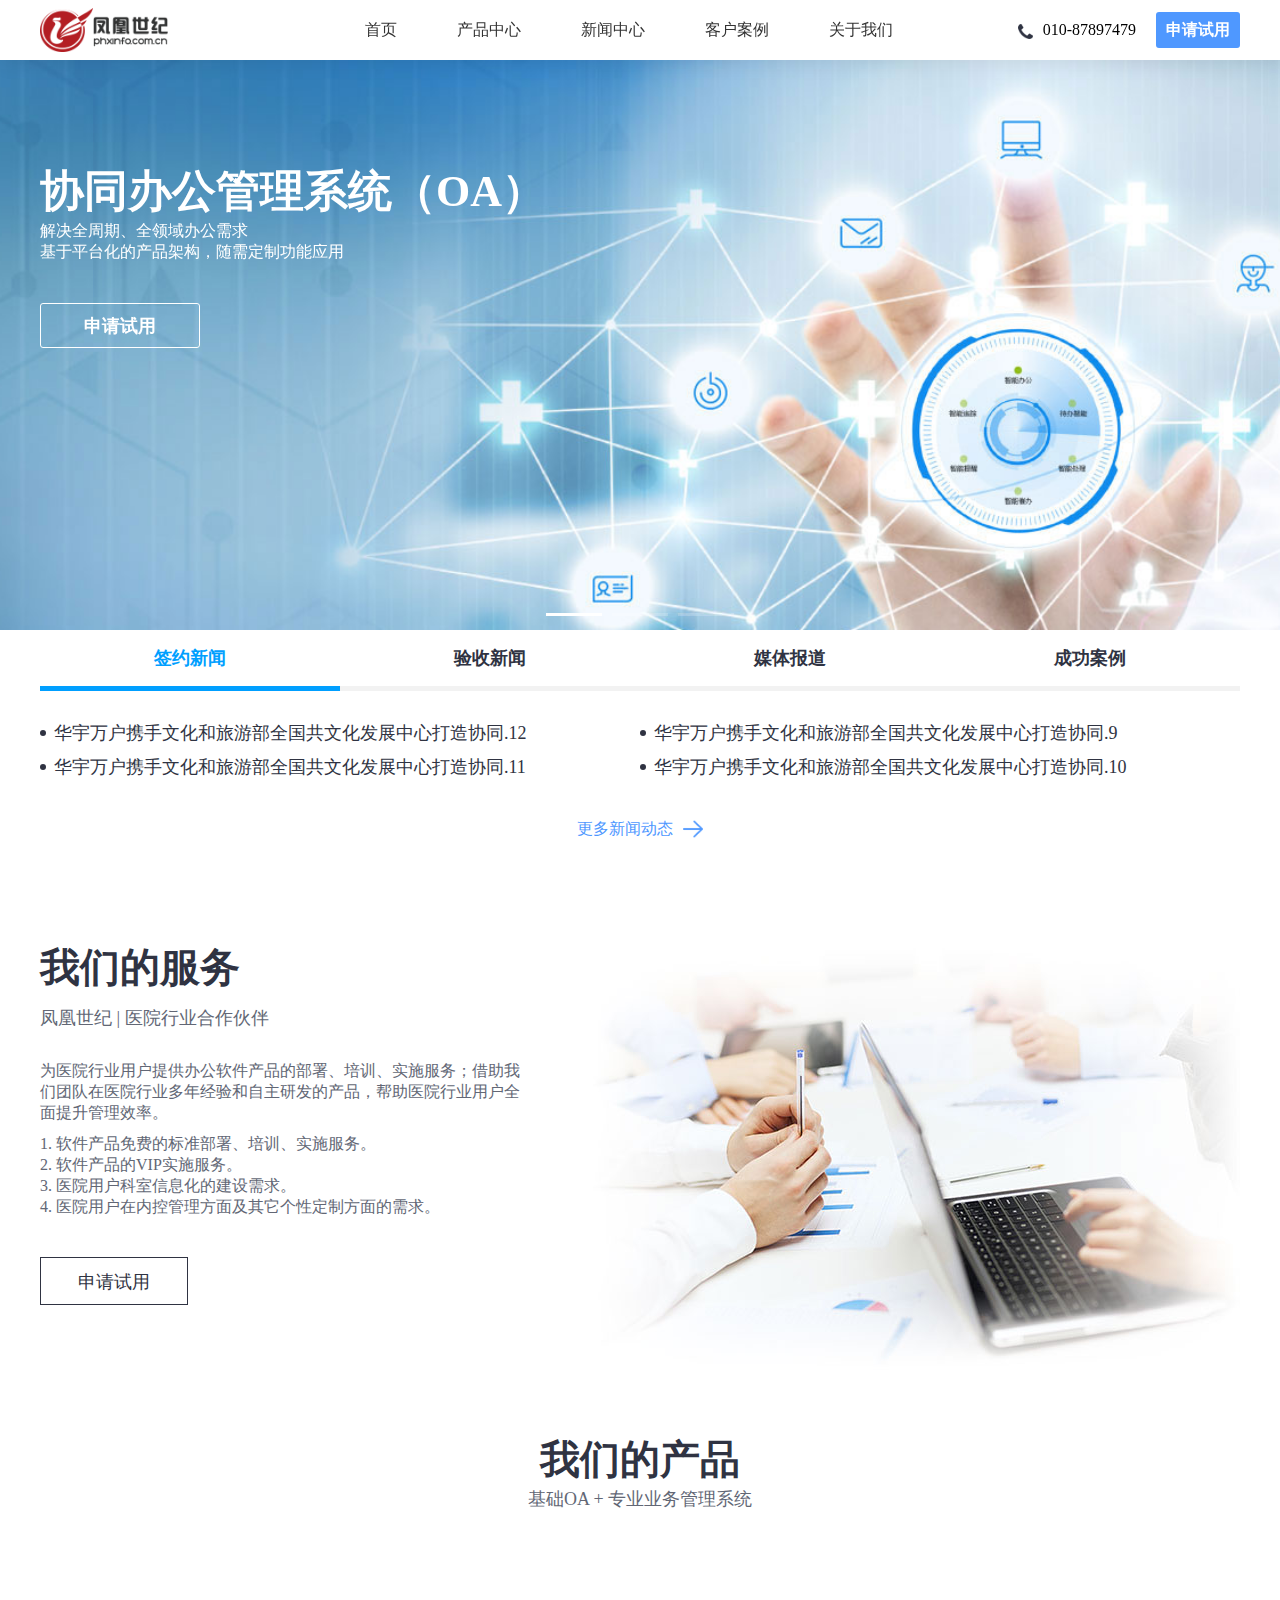
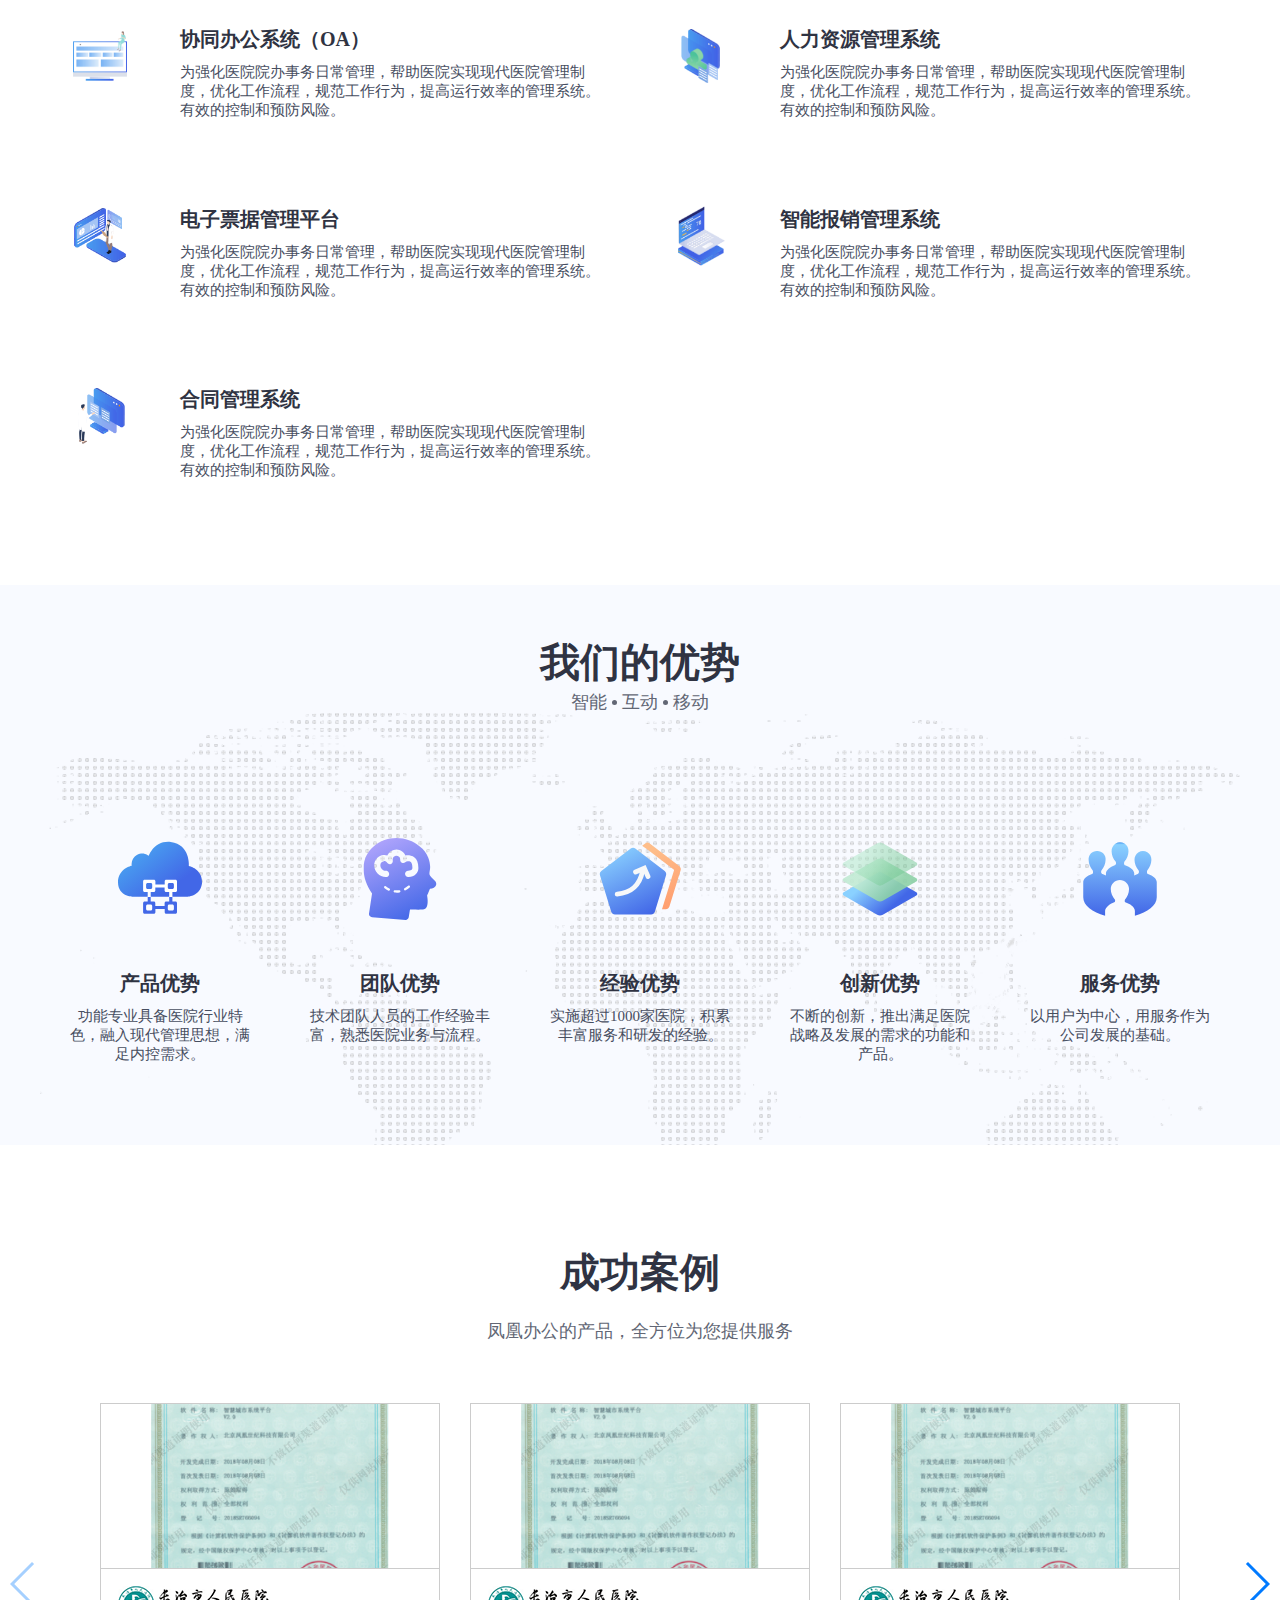
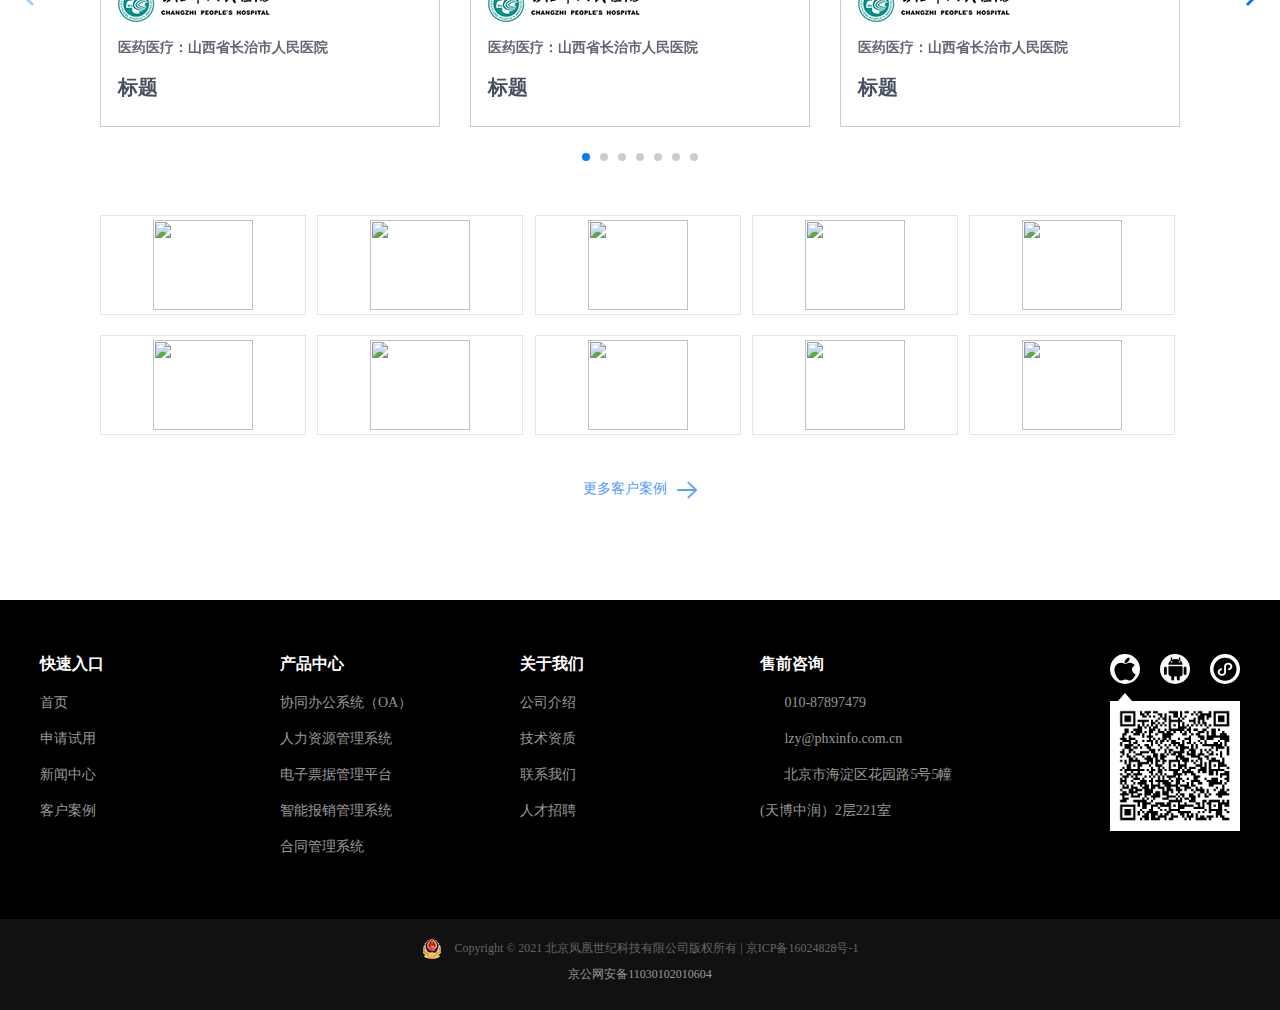
==== commit bc964528: "首页banner加描述" ====
--- a/index.html
+++ b/index.html
@@ -46,6 +46,47 @@
             border-color: transparent!important;
             color: #fff!important;
         }
+        .banner .swiper-container .swiper-slide{
+            position: relative;
+        }
+        .bannerDescBox{
+            width: 100%;
+            position: absolute;
+            top: 102px;
+            z-index: 999;
+        }
+        .bannerDesc{
+            width: 1200px;
+            margin: auto;
+            z-index: 999;
+            text-align: left;
+            color: #fff;
+        }
+        .bannerDesc .title{
+            font-size: 44px;
+            font-weight: bold;
+            color: #ffffff;
+        }
+        .bannerDesc .title .desc{
+            font-size: 20px;
+        }
+        .bannerDesc .btn{
+            width: 160px;
+            height: 45px;
+            line-height: 45px;
+            border: 1px solid #fff;
+            margin-top: 40px;
+            border-radius: 3px;
+            font-size: 18px;
+            text-align: center;
+            font-weight: bold;
+            cursor: pointer;
+        }
+        .bannerDesc .btn:hover{
+            background: #4f98ff;
+            color: #ffffff;
+            border: 1px solid #4f98ff;
+        }
     </style>
 </head>
 <body>
@@ -113,16 +154,64 @@
                             <a href="#">
                                 <img src="./images/1_banner_1_1.jpg" alt="">
                             </a>
+                            <div class="bannerDescBox">
+                                <div class="bannerDesc">
+                                    <p class="title">
+                                        协同办公管理系统（OA）
+                                    </p>
+                                    <p class="desc">
+                                        解决全周期、全领域办公需求
+                                    </p>
+                                    <p class="desc">
+                                        基于平台化的产品架构，随需定制功能应用
+                                    </p>
+                                    <p class="btn">
+                                        申请试用
+                                    </p>
+                                </div>
+                            </div>
                         </div>
                         <div class="swiper-slide">
                             <a href="https://v.qq.com/x/page/k0568xqoq2a.html"  target="_blank">
                                 <img src="./images/1_banner_2_1.jpg" alt="">
                             </a>
+                            <div class="bannerDescBox">
+                                <div class="bannerDesc">
+                                    <p class="title">
+                                        协同办公管理系统（OA）2
+                                    </p>
+                                    <p class="desc">
+                                        解决全周期、全领域办公需求
+                                    </p>
+                                    <p class="desc">
+                                        基于平台化的产品架构，随需定制功能应用
+                                    </p>
+                                    <p class="btn">
+                                        申请试用
+                                    </p>
+                                </div>
+                            </div>
                         </div>
                         <div class="swiper-slide">
                             <a href="https://v.qq.com/x/page/o0568iylvnf.html"  target="_blank">
                                 <img src="./images/1_banner_3.jpg" alt="">
                             </a>
+                            <div class="bannerDescBox">
+                                <div class="bannerDesc">
+                                    <p class="title">
+                                        协同办公管理系统（OA）3
+                                    </p>
+                                    <p class="desc">
+                                        解决全周期、全领域办公需求
+                                    </p>
+                                    <p class="desc">
+                                        基于平台化的产品架构，随需定制功能应用
+                                    </p>
+                                    <p class="btn">
+                                        申请试用
+                                    </p>
+                                </div>
+                            </div>
                         </div>
                     </div>
                     <!-- 如果需要分页器 -->
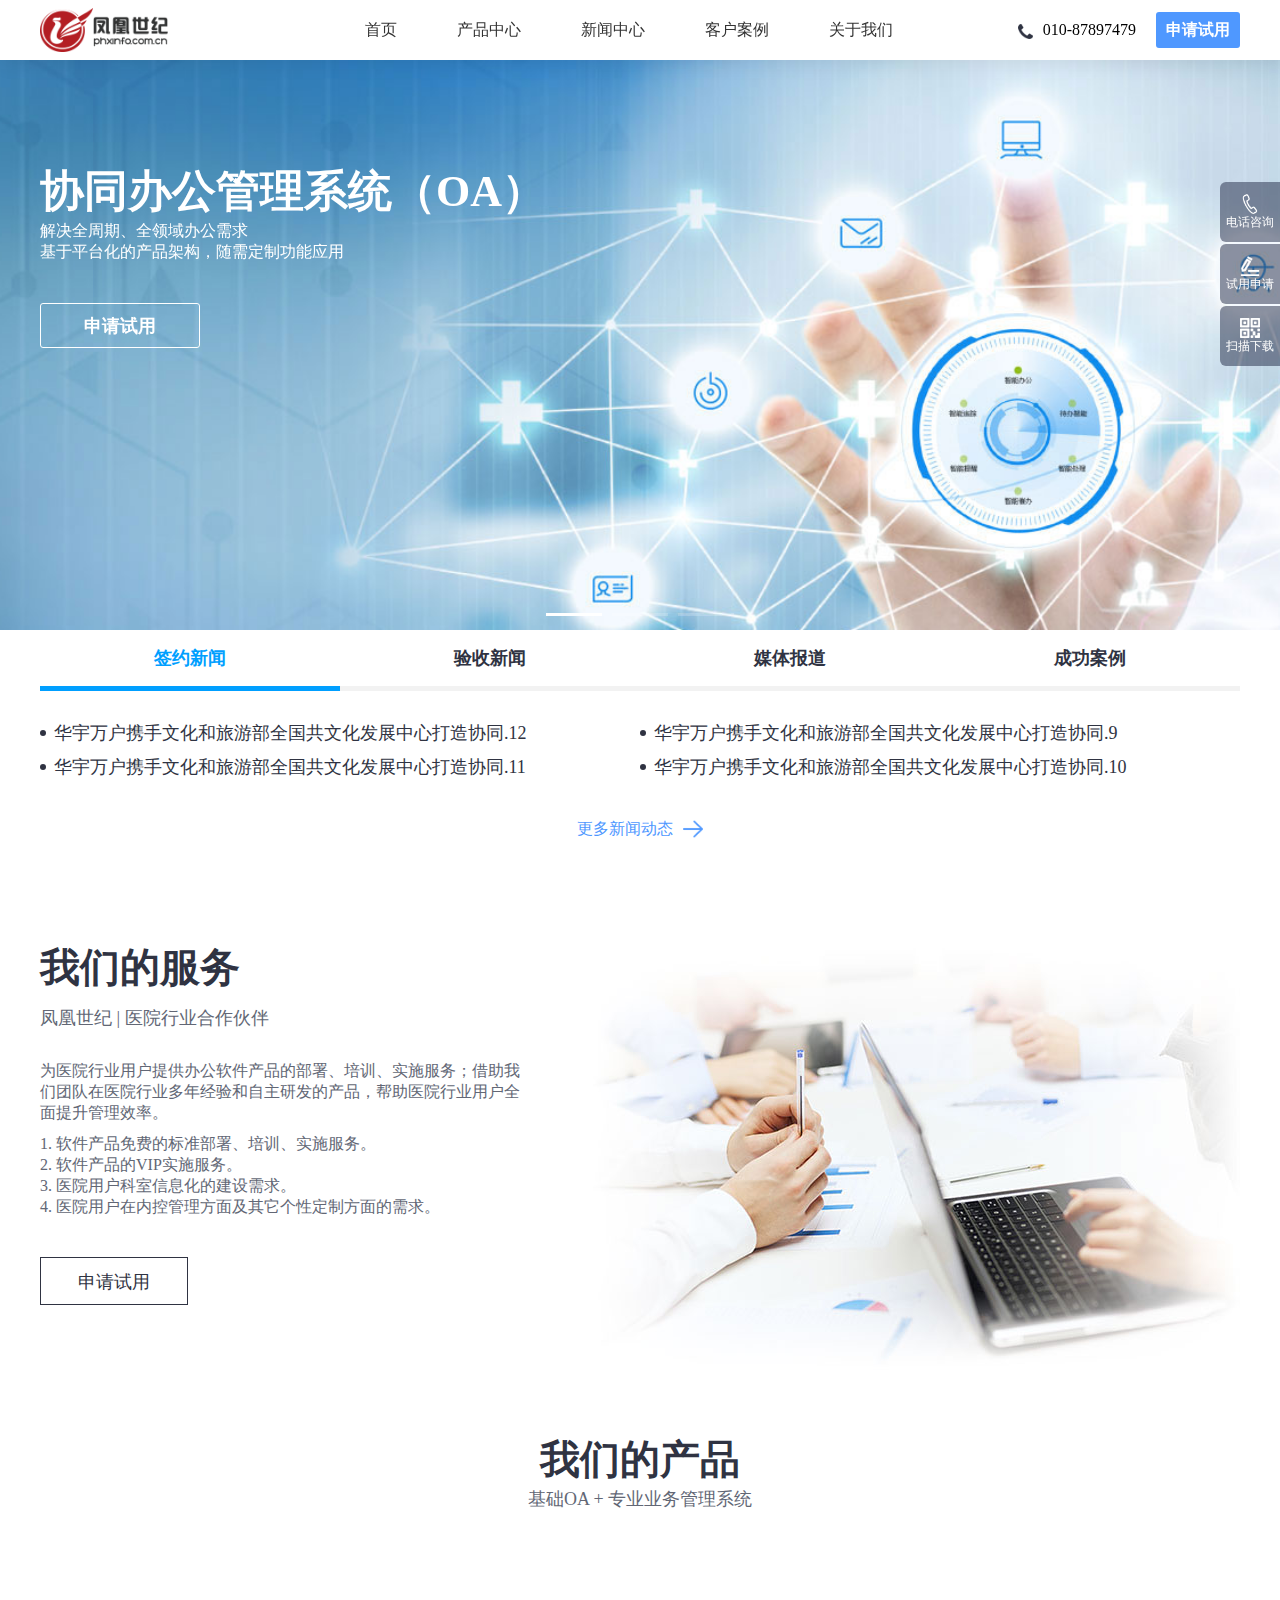
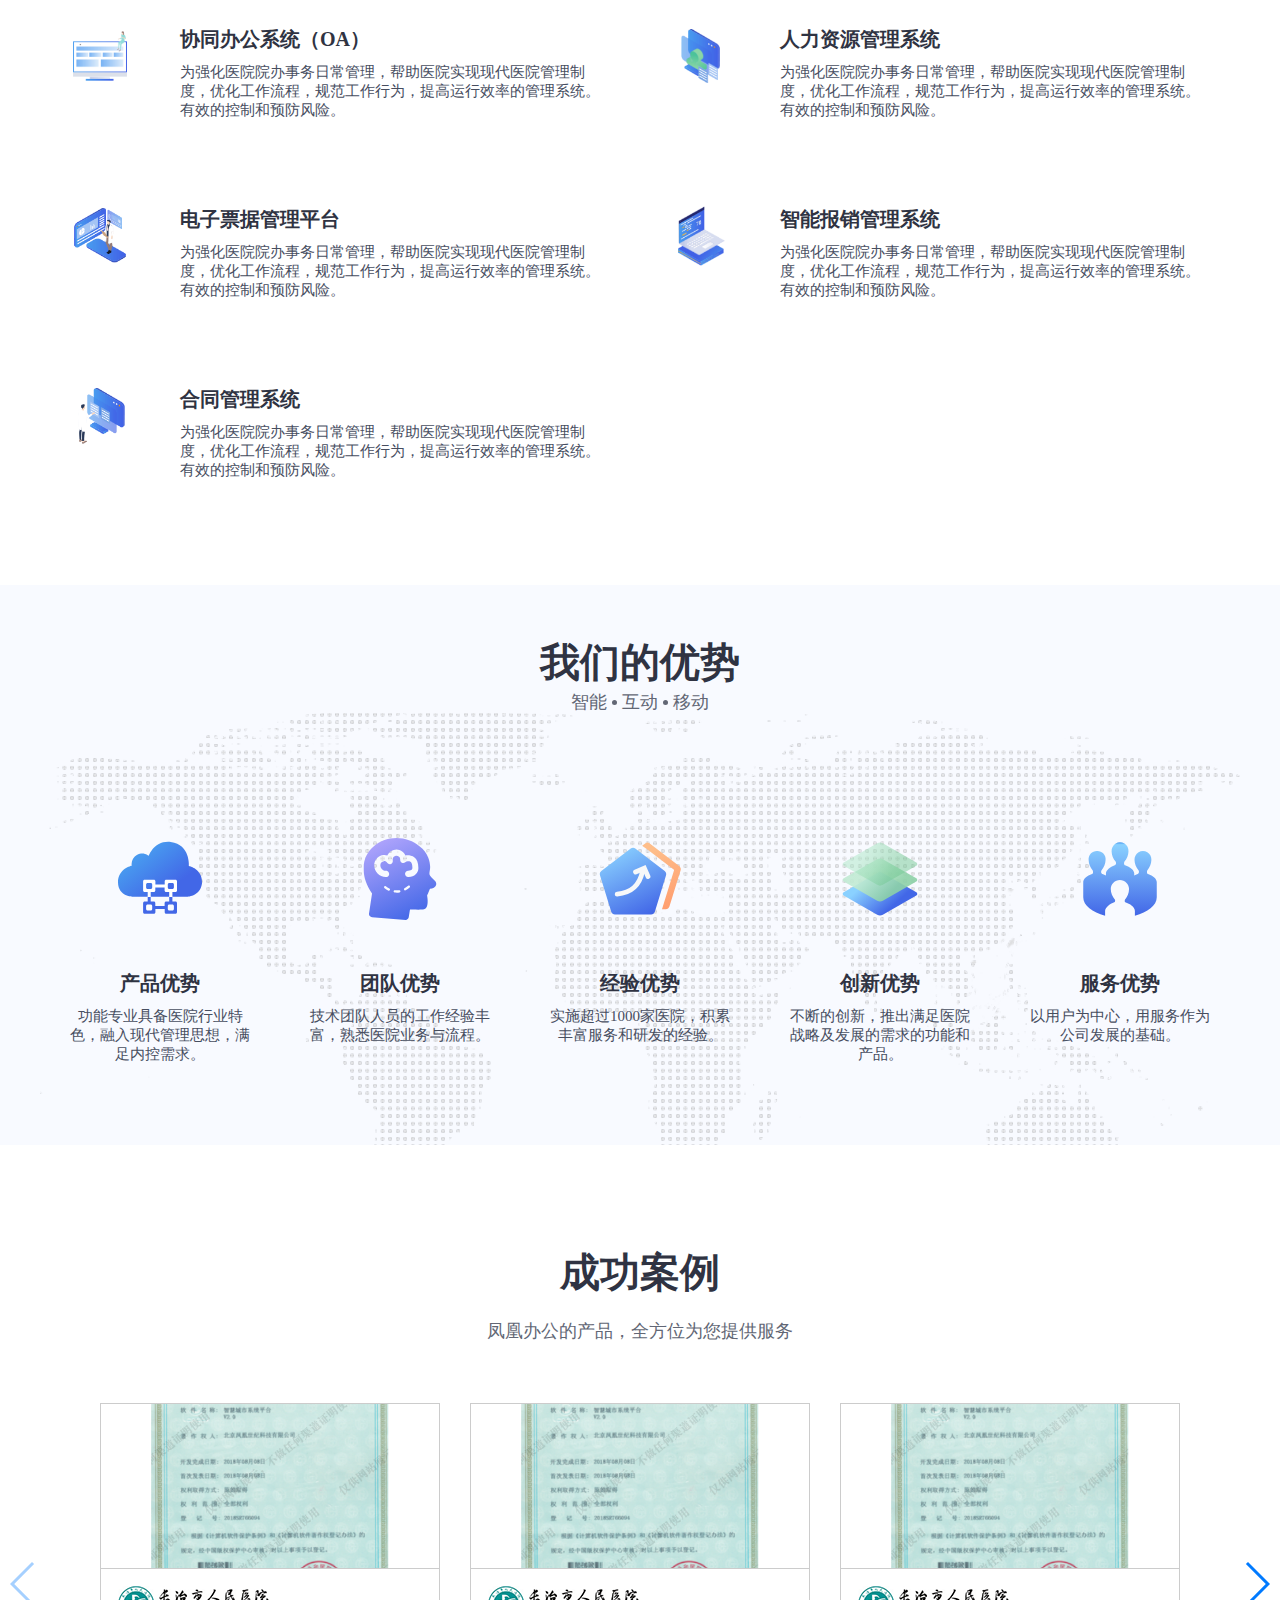
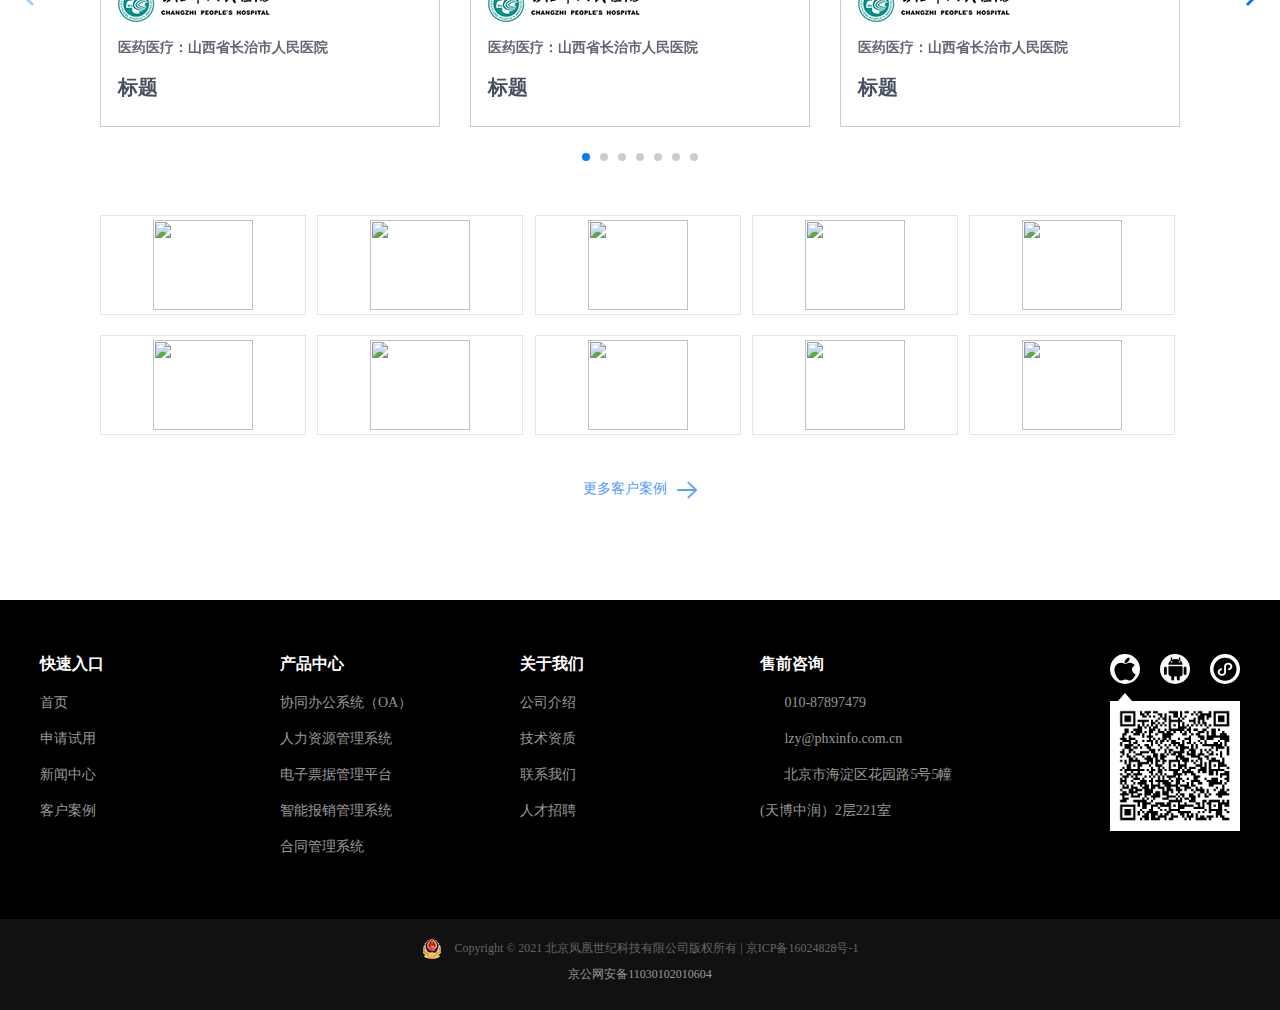
==== commit e0bfde19: "提交" ====
--- a/index.html
+++ b/index.html
@@ -10,6 +10,7 @@
     <link rel="stylesheet" href="/static/css/swiper-3.4.2.min.css">
     <link rel="stylesheet" href="/static/css/index.css">
     <link rel="stylesheet" href="/plugins/element-ui/2.15.1/theme-chalk/index.min.css">
+    <link rel="stylesheet" href="/static/css/aside.css">
     <style>
         .el-dialog__header{
             text-align: center;
@@ -803,25 +804,26 @@
                         </div>
                         <div class="qrCode_wrap">
                             <div class="row">
-                                <p class="imgs">
+                                <p class="imgs" @click="handleTabQrCode(0)">
                                     <img src="[data-uri]"
                                     alt="">
                                 </p>
-                                <p class="imgs">
+                                <p class="imgs" @click="handleTabQrCode(1)">
                                     <img src="[data-uri]"
                                     alt="">
                                 </p>
-                                <p class="imgs">
+                                <p class="imgs" @click="handleTabQrCode(2)">
                                     <img src="[data-uri]"
                                     alt="">
                                 </p>
                             </div>
                             <div class="qrCode">
-                                <div class="qr-img">
+                                <div :class="qrCodeIdx==1?'qr-img-one':qrCodeIdx==2?'qr-img-two':'qr-img'">
                                 </div>
                                 <div class="imgs">
-                                    <img src="[data-uri]"
-                                    alt="">
+                                    <img v-if="qrCodeIdx==0" src="/images/apple_link.png" alt="">
+                                    <img v-if="qrCodeIdx==1" src="/images/android.png" alt="">
+                                    <img v-if="qrCodeIdx==2" src="/images/wechat.jpg" alt="">
                                 </div>
                             </div>
                         </div>
@@ -838,6 +840,63 @@
                 <p>
                     京公网安备11030102010604
                 </p>
+            </div>
+        </div>
+        <div class="posBox">
+            <div class="boxActive">
+                <div class="text">
+                    010-87897479
+                </div>
+                <div class="box">
+                    <img class="icon_img" src="[data-uri]"
+                    alt="">
+                    <p class="phone_text">
+                        电话咨询
+                    </p>
+                </div>
+            </div>
+            <div class="boxActive">
+                <div class="box">
+                    <img class="icon_img" src="[data-uri]"
+                    alt="">
+                    <p class="phone_text">
+                        试用申请
+                    </p>
+                </div>
+            </div>
+            <div class="boxActive">
+                <div class="box">
+                    <img class="icon_img" src="[data-uri]"
+                    alt="">
+                    <p class="phone_text">
+                        扫描下载
+                    </p>
+                </div>
+                <div class="qrCode">
+                    <div class="box_position">
+                        <img src="[data-uri]"
+                        alt="">
+                    </div>
+                    <div class="box_text">
+                        苹果客户端
+                    </div>
+                    <div class="box_position">
+                        <img src="[data-uri]"
+                        alt="">
+                    </div>
+                    <div class="box_text">
+                        安卓客户端
+                    </div>
+                </div>
+            </div>
+            <div class="boxActive" @click="toTop" v-if="isGotop">
+                <div class="box">
+                    <img class="icon_img" src="[data-uri]"
+                    alt="">
+                    <p class="phone_text">
+                        返回顶部
+                    </p>
+                </div>
             </div>
         </div>
         <el-dialog
@@ -869,9 +928,11 @@
 <script src="/js/jquery.js"></script>
 <script src="/plugins/vue/2.6.9/vue.js"></script>
 <script src="/plugins/element-ui/2.15.1/index.min.js"></script>
+<script src="/js/app.js"></script>
 <script>
     const vum = new Vue({
         el:'#app',
+        mixins:[mixin],
         data(){
             return {
                 activeTab:0,
--- a/static/css/header.css
+++ b/static/css/header.css
@@ -267,7 +267,7 @@
     margin: auto;
 }
 .contSix .footerBar .box-wrap .qrCode .qr-img-two::before{
-    content:'';
+    content: '';
     position: absolute;
     top: -15px;
     width: 0;
--- a/static/css/aside.css
+++ b/static/css/aside.css
@@ -0,0 +1,85 @@
+.posBox{
+  position: fixed;
+  right: 0;
+  top: 20%;
+  z-index: 999;
+}
+.posBox .boxActive:hover .text{
+  width: 180px;
+  transition:all 1s ease;
+  margin: 0;
+  border-left: 1px solid #fff;
+}
+.posBox .boxActive:hover .qrCode{
+  display: block;
+}
+.boxActive{
+  margin-top: 2px;
+  float: right;
+  clear: both;
+  position: relative;
+}
+  .boxActive  .qrCode{
+    width: 120px;
+    background: #fff;
+    position: absolute;
+    bottom: 0;
+    left: -134px;
+    display: none;
+    border-radius: 8px;
+    box-shadow: 0px 2px 12px 0px rgba(0,0,0,0.2);
+    padding: 10px 0;
+  }
+    .boxActive  .qrCode .box_position{
+      width: 100px;
+      height: 100px;
+      margin: 0 auto;
+      background: #333333;
+    }
+      .boxActive  .qrCode .box_position  img{
+        width: 100%;
+        height: 100%;
+        vertical-align: middle;
+      }
+    .boxActive  .qrCode .box_text{
+      text-align: center;
+      font-size: 14px;
+      margin-top: 5px;
+    }
+  .boxActive  .box{
+    width: 60px;
+    height: 60px;
+    text-align: center;
+    background-color: rgba(32, 40, 67, 0.5);
+    cursor: pointer;
+    float: right;
+    border-bottom-left-radius: 6px;
+    border-top-left-radius: 6px;
+  }
+    .boxActive  .box  .icon_img{
+      width: 20px;
+      height: 20px;
+      margin-top: 12px;
+    }
+    .boxActive  .box .phone_text{
+      font-size: 12px;
+      color: #ffffff;
+    }
+    .boxActive  .box i{
+      font-size: 20px;
+      color: #fff;
+    }
+  .boxActive .text{
+    width: 0;
+    line-height: 60px;
+    text-align: center;
+    padding: 0 20px;
+    box-sizing: border-box;
+    background-color: rgba(32, 40, 67, 0.5);
+    color: #fff;
+    font-size: 18px;
+    font-weight: bold;
+    float: right;
+    white-space: nowrap;
+    margin-right: -40px;
+  }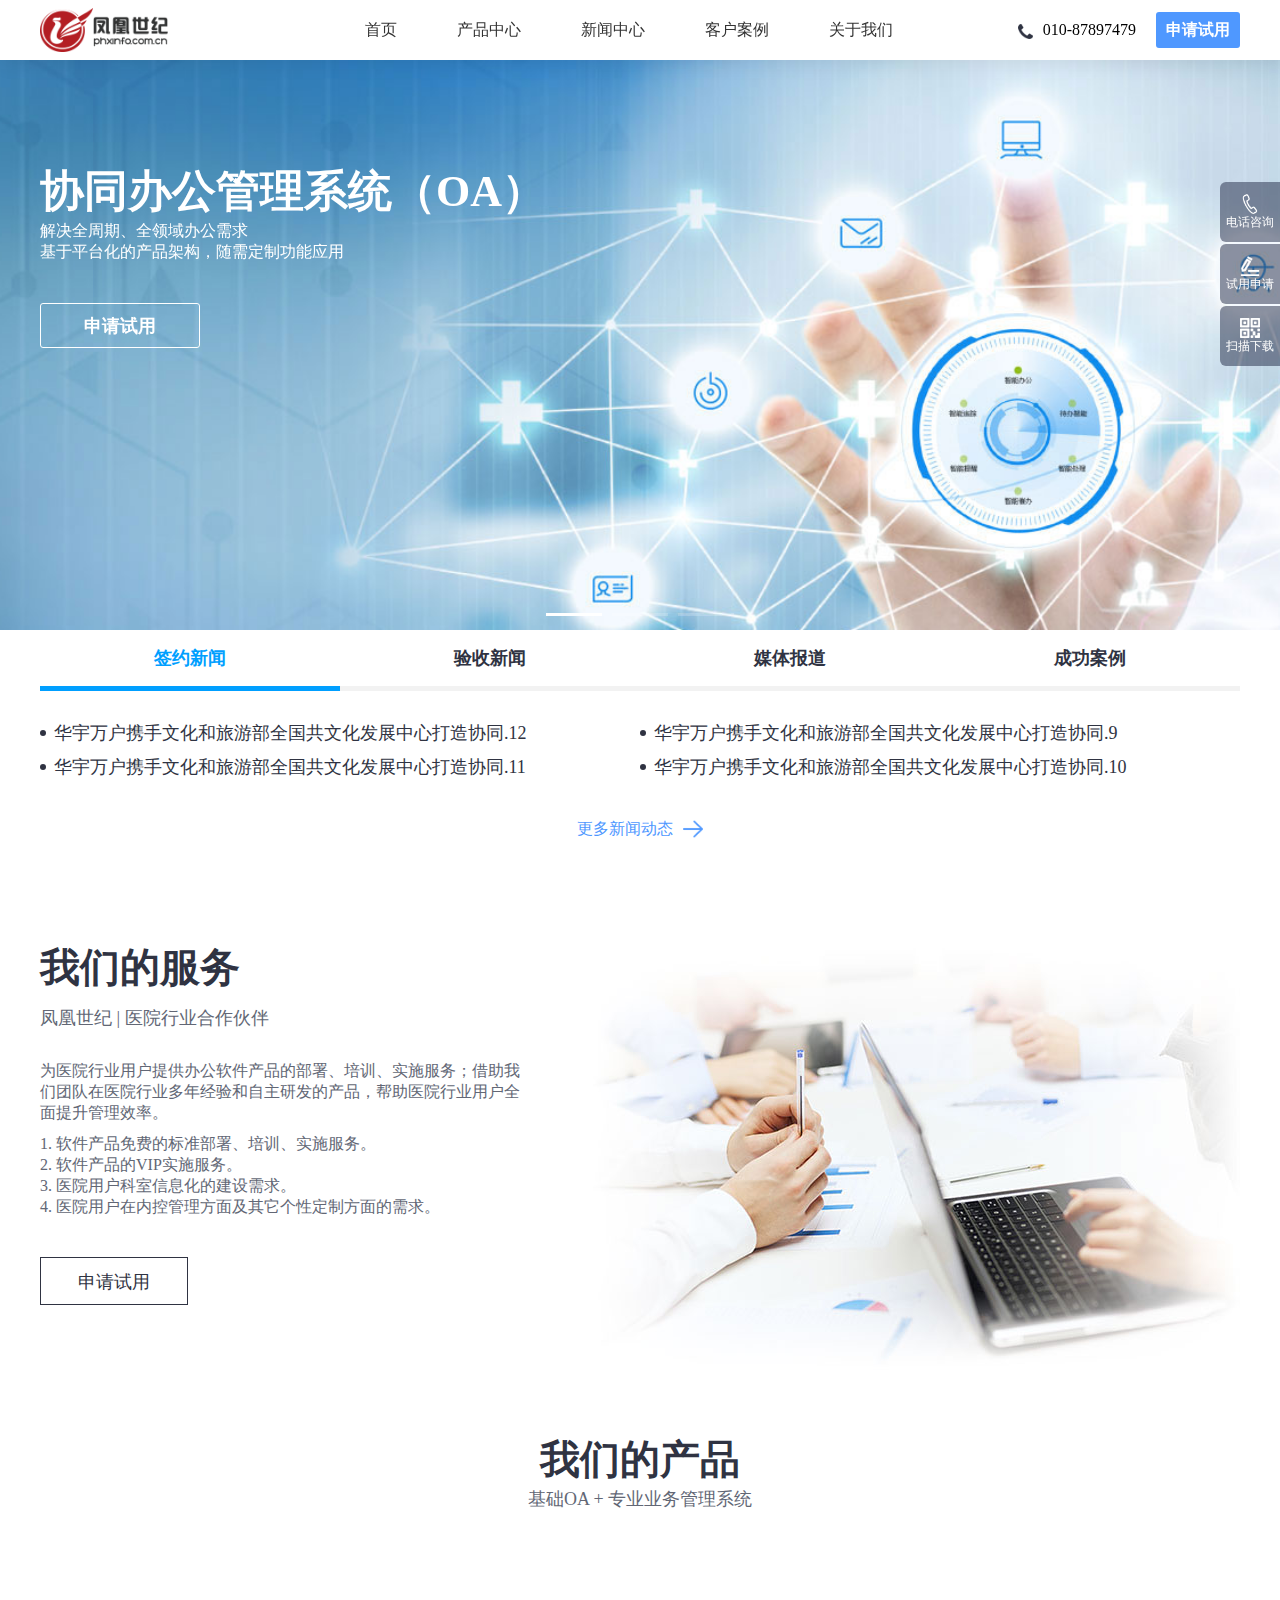
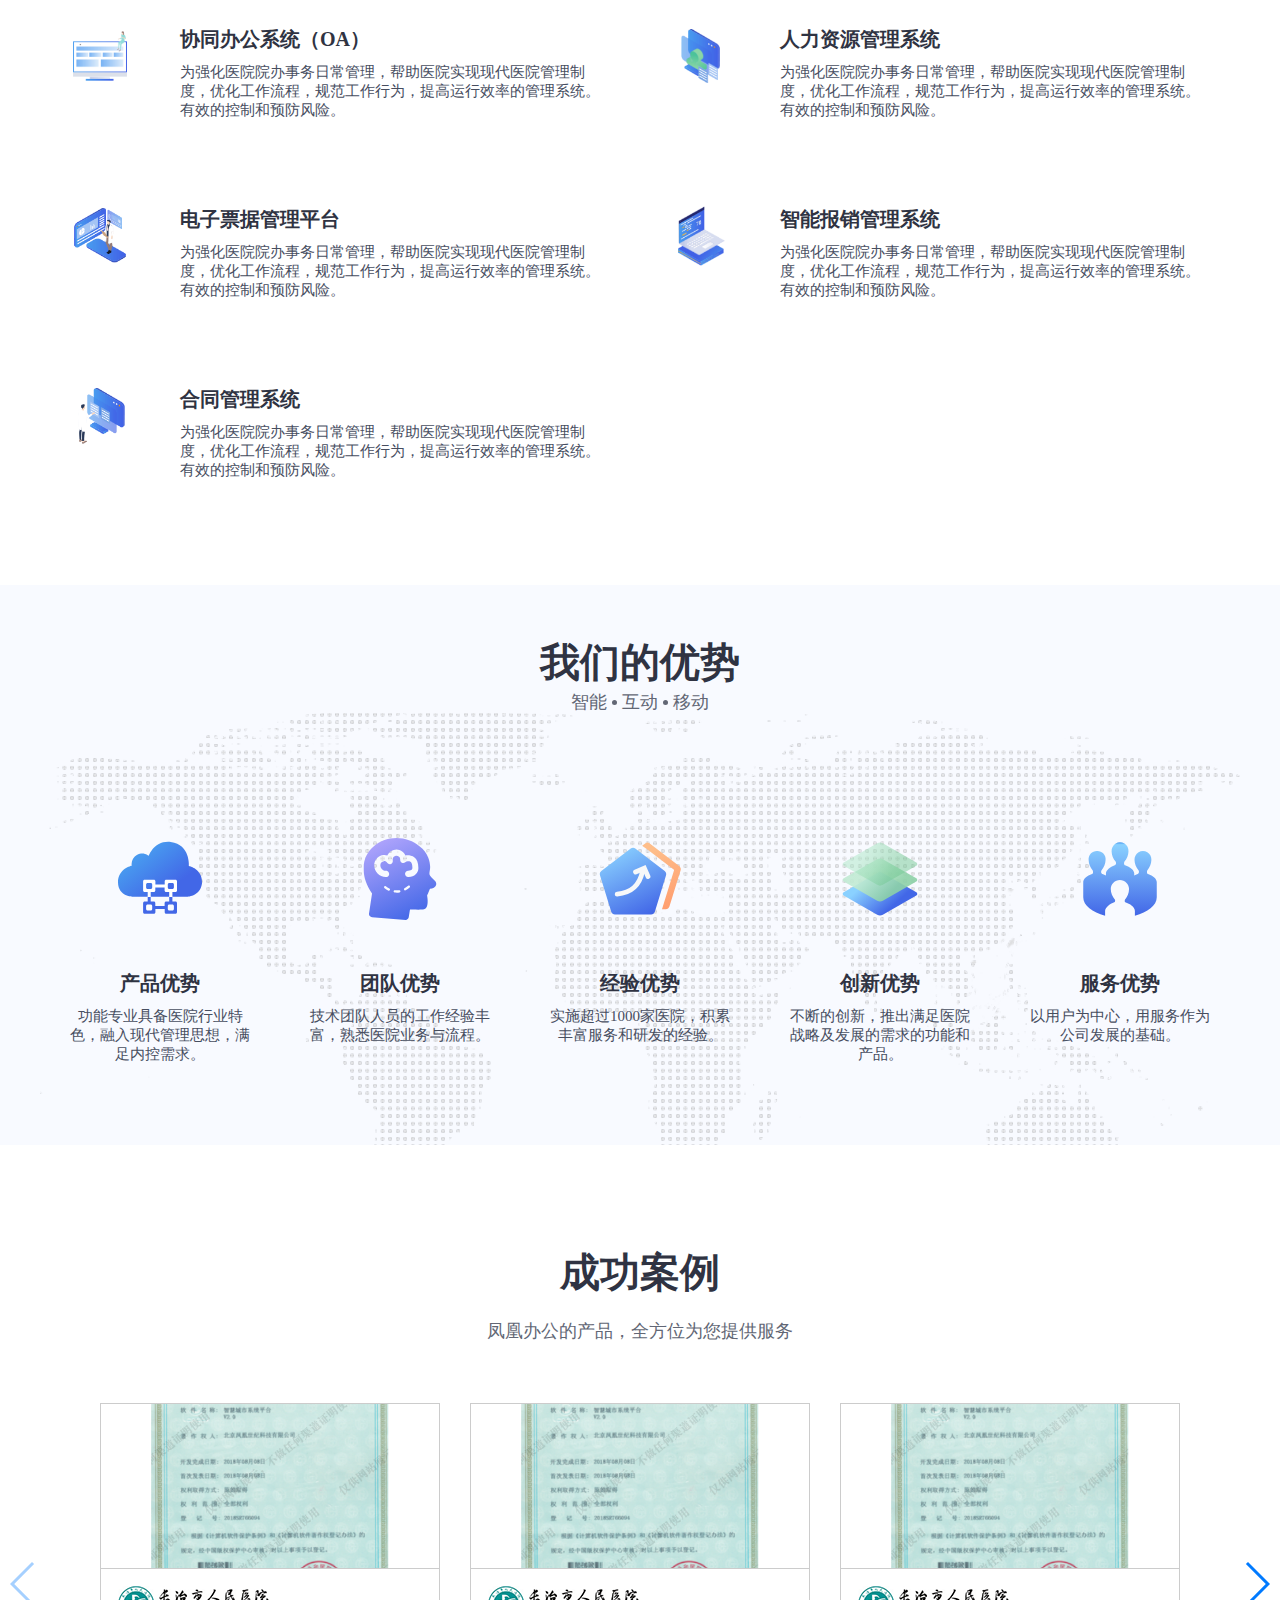
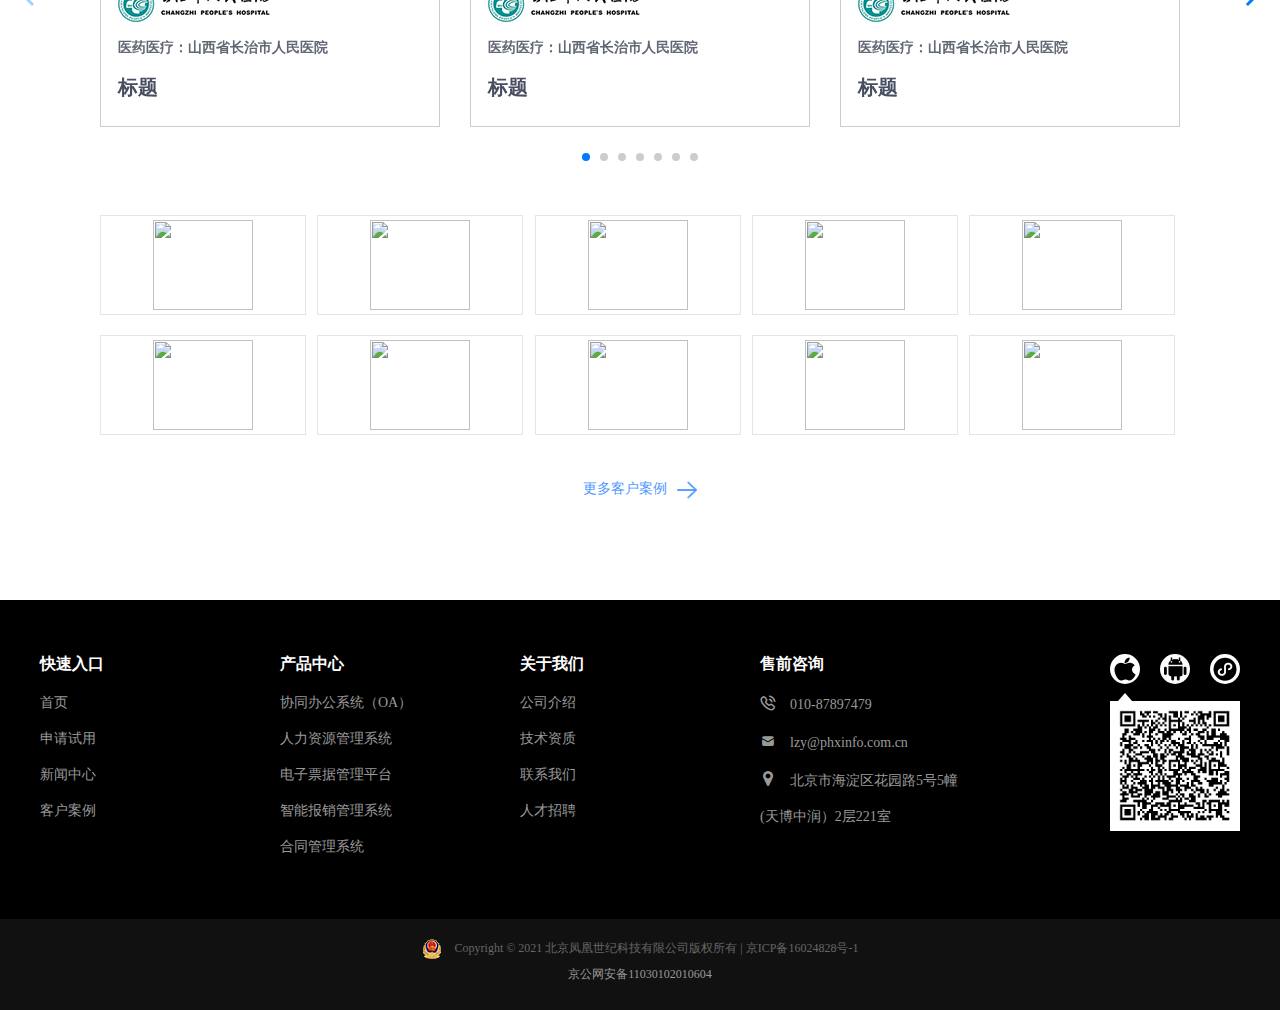
==== commit 8703d918: "添加icon" ====
--- a/index.html
+++ b/index.html
@@ -11,6 +11,7 @@
     <link rel="stylesheet" href="/static/css/index.css">
     <link rel="stylesheet" href="/plugins/element-ui/2.15.1/theme-chalk/index.min.css">
     <link rel="stylesheet" href="/static/css/aside.css">
+    <link rel="stylesheet" href="/static/iconfont/iconfont.css">
     <style>
         .el-dialog__header{
             text-align: center;
@@ -166,7 +167,7 @@
                                     <p class="desc">
                                         基于平台化的产品架构，随需定制功能应用
                                     </p>
-                                    <p class="btn">
+                                    <p class="btn" @click="handleOpen">
                                         申请试用
                                     </p>
                                 </div>
@@ -899,7 +900,8 @@
                 </div>
             </div>
         </div>
-        <el-dialog
+        <Modal ref="childModal" />
+        <!-- <el-dialog
             title="试用申请咨询"
             :visible.sync="dialogVisible"
             width="440px"
@@ -921,7 +923,7 @@
             <span slot="footer" class="dialog-footer">
                 <el-button class="submitBtn" type="primary" @click="dialogVisible = false">提交申请</el-button>
             </span>
-        </el-dialog>
+        </el-dialog> -->
     </div>
 </body>
 <script src="/js/swiper-3.4.2.min.js"></script>
@@ -933,6 +935,9 @@
     const vum = new Vue({
         el:'#app',
         mixins:[mixin],
+        components:{
+            Modal
+        },
         data(){
             return {
                 activeTab:0,
@@ -949,35 +954,18 @@
                     {
                         name:"成功案例"
                     }
-                ],
-                dialogVisible:false,
-                modalForm:{
-                    unitName: '',
-                    name: '',
-                    phone: ''
-                },
-                rules:{
-                    unitName:[
-                        { required: true, message: '请输入单位名称', trigger: 'blur' }
-                    ],
-                    name:[
-                        { required: true, message: '请输入姓名', trigger: 'blur' }
-                    ],
-                    phone:[
-                        { required: true, message: '请输入电话', trigger: 'blur' }
-                    ]
-                }
+                ]
             }
         },
         methods: {
             handleMouseover(e,item,index){
                 this.activeTab = index;
             },
-            handleClose(){
-                this.dialogVisible = false;
-            },
+            // handleClose(){
+            //     this.dialogVisible = false;
+            // },
             handleOpen(){
-                this.dialogVisible = true;
+                this.$refs.childModal.dialogVisible = true;
             }
         },
     })
--- a/static/iconfont/iconfont.css
+++ b/static/iconfont/iconfont.css
@@ -0,0 +1,66 @@
+
+@font-face {font-family: "iconfont";
+  src: url('./iconfont.eot?t=1605782247082'); /* IE9 */
+  src: url('./iconfont.eot?t=1605782247082#iefix') format('embedded-opentype'), /* IE6-IE8 */
+  url('[data-uri]') format('woff2'),
+  url('./iconfont.woff?t=1605782247082') format('woff'),
+  url('./iconfont.ttf?t=1605782247082') format('truetype'), /* chrome, firefox, opera, Safari, Android, iOS 4.2+ */
+  url('./iconfont.svg?t=1605782247082#iconfont') format('svg'); /* iOS 4.1- */
+}
+
+.iconfont {
+  font-family: "iconfont" !important;
+  font-size: 16px;
+  font-style: normal;
+  -webkit-font-smoothing: antialiased;
+  -moz-osx-font-smoothing: grayscale;
+}
+
+.icon-dianhua:before {
+  content: "\e627";
+}
+
+.icon-zuojiantou:before {
+  content: "\e629";
+}
+
+.icon-youjiantou:before {
+  content: "\e62a";
+}
+
+.icon-erweima:before {
+  content: "\e600";
+}
+
+.icon-zhiding:before {
+  content: "\e63b";
+}
+
+.icon-ai-app:before {
+  content: "\e622";
+}
+
+.icon-icon_location:before {
+  content: "\e61f";
+}
+
+.icon-pingguo:before {
+  content: "\e63d";
+}
+
+.icon-youxiang:before {
+  content: "\e62e";
+}
+
+.icon-dianhua1:before {
+  content: "\e61b";
+}
+
+.icon-chakan:before {
+  content: "\e836";
+}
+
+.icon-jiantou:before {
+  content: "\e60c";
+}
+
